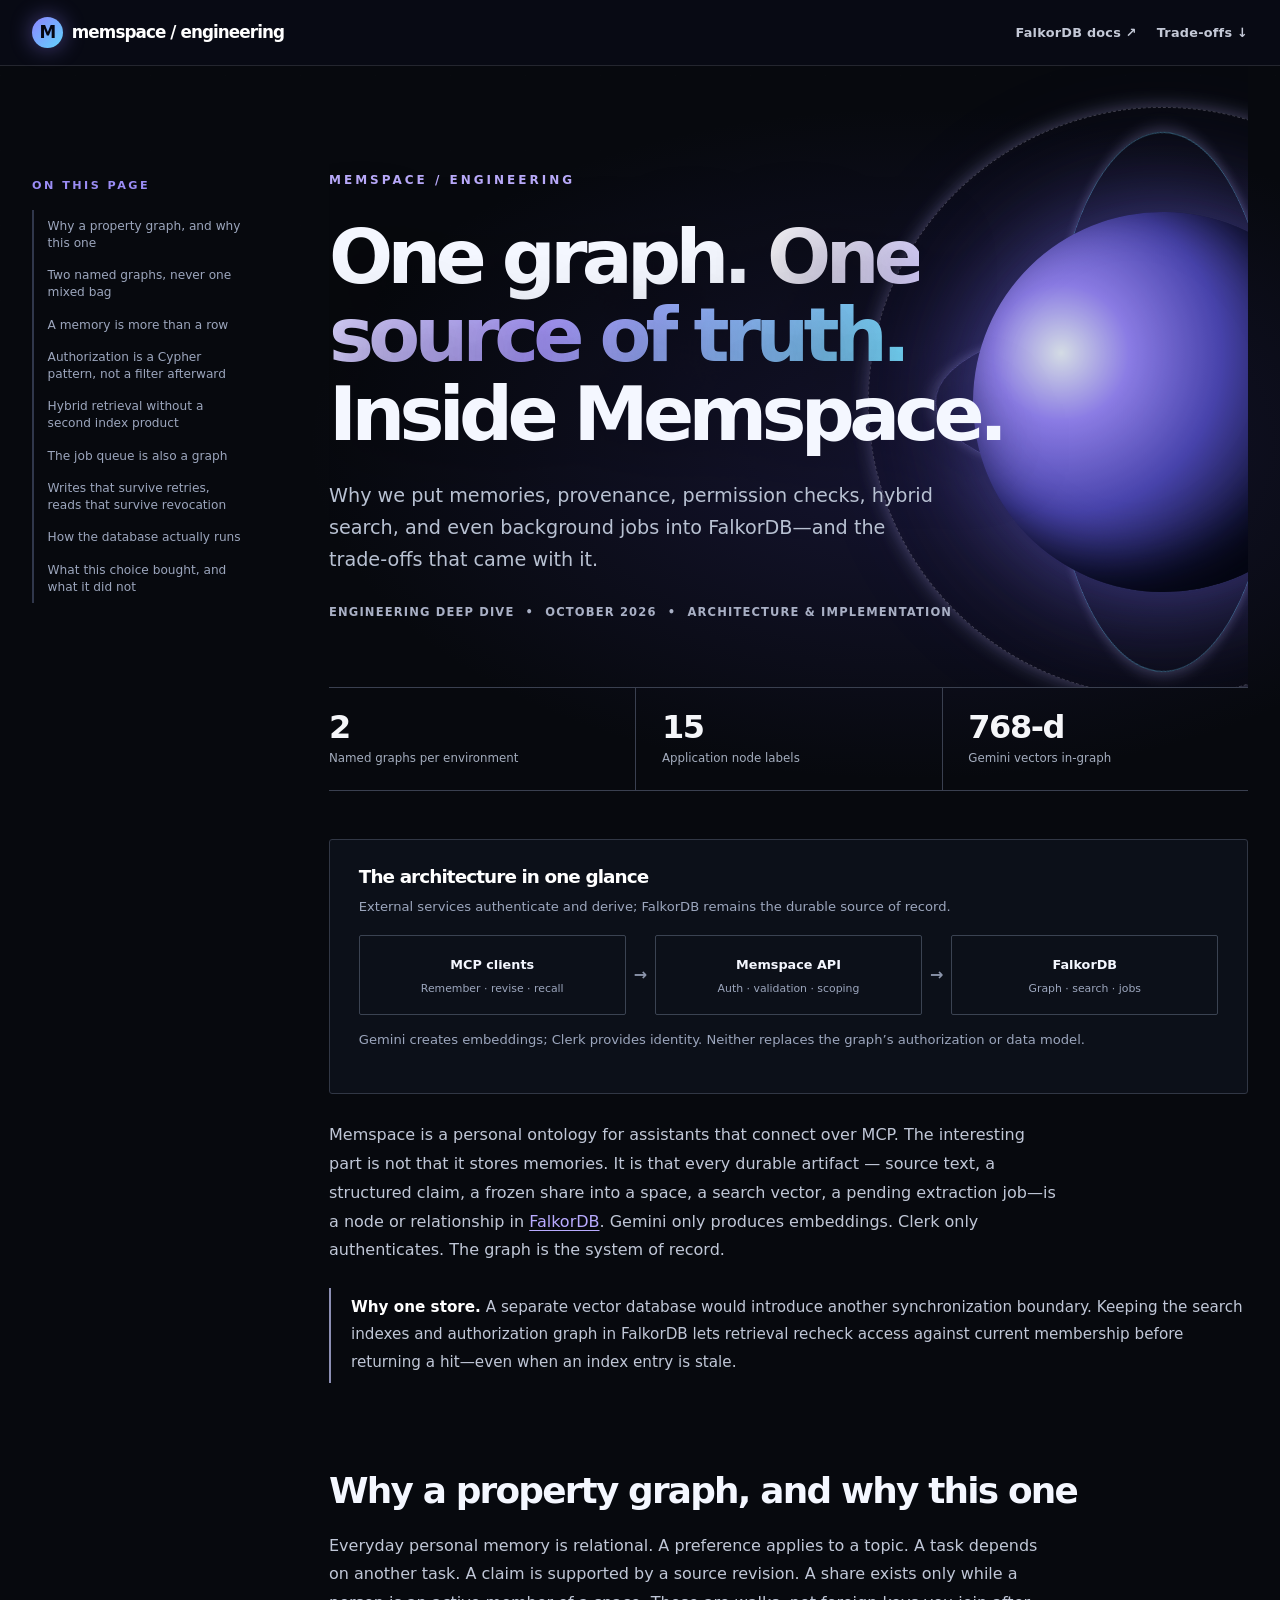
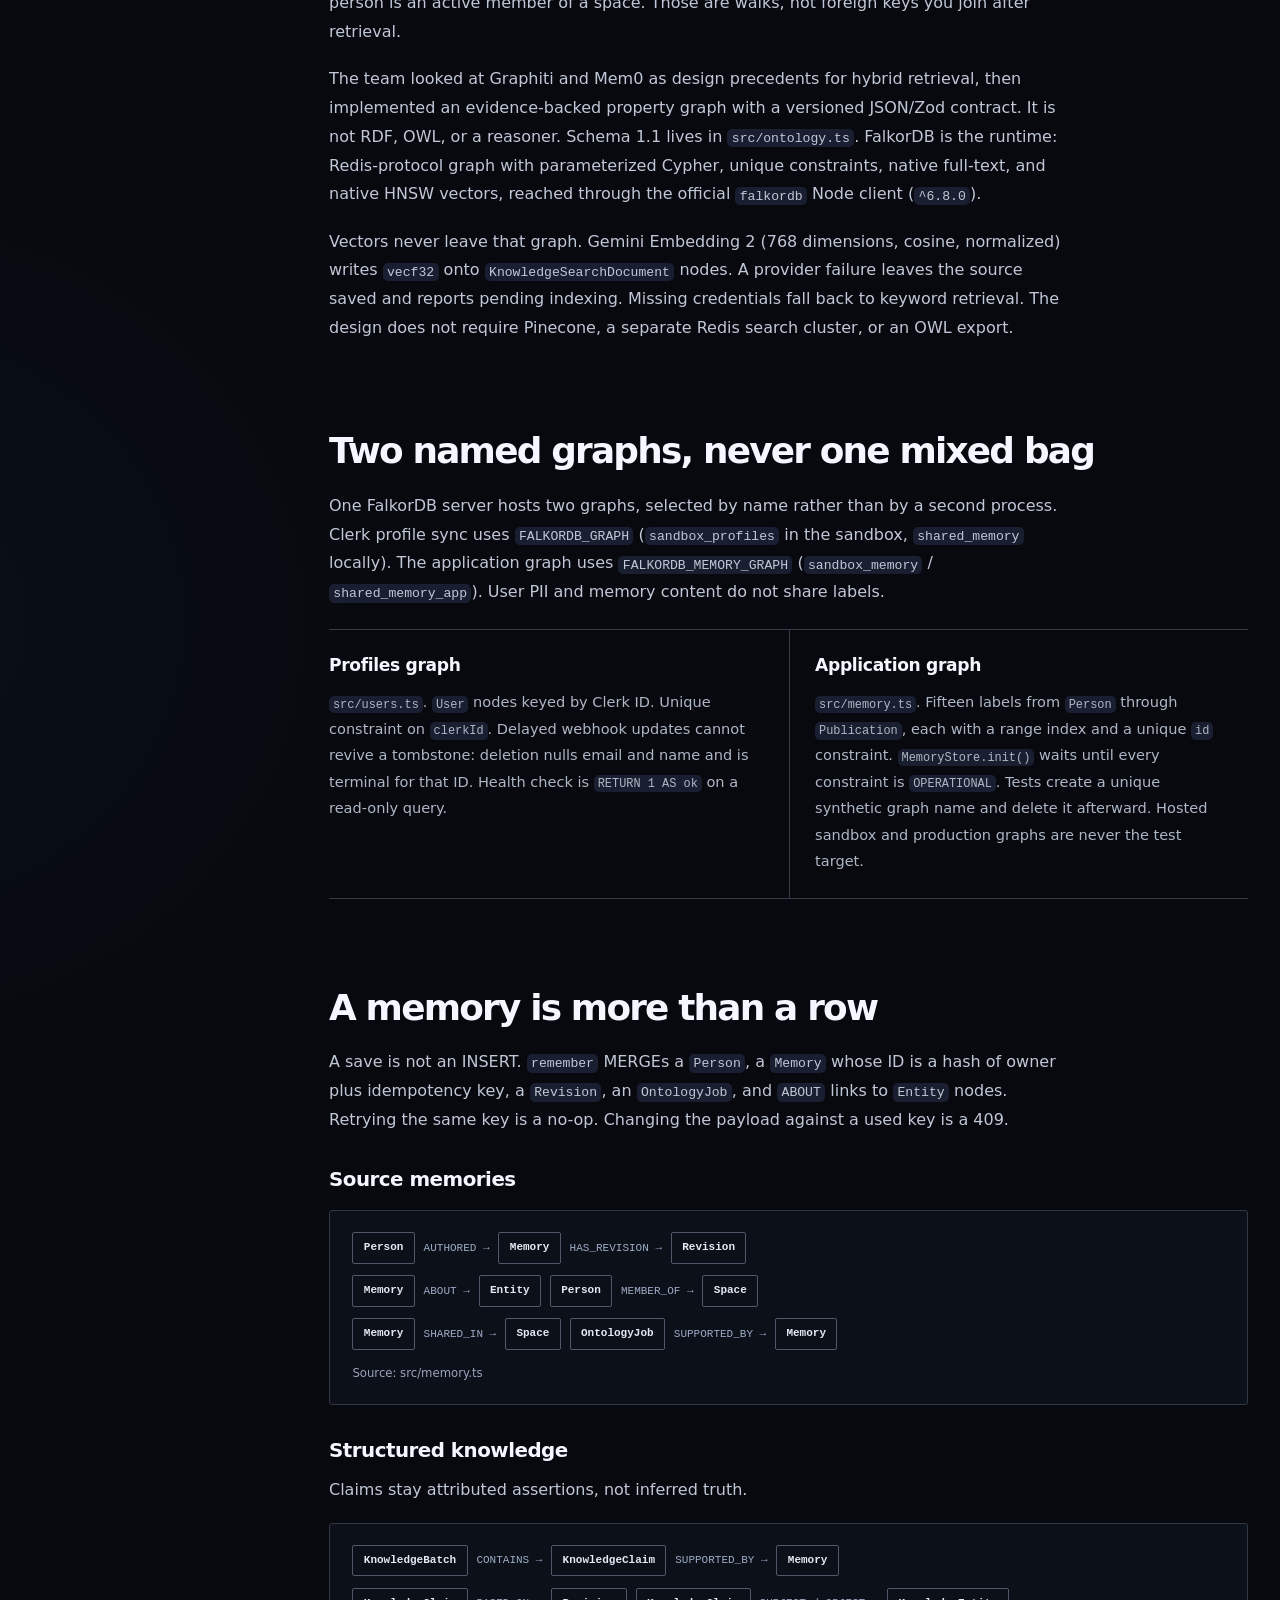
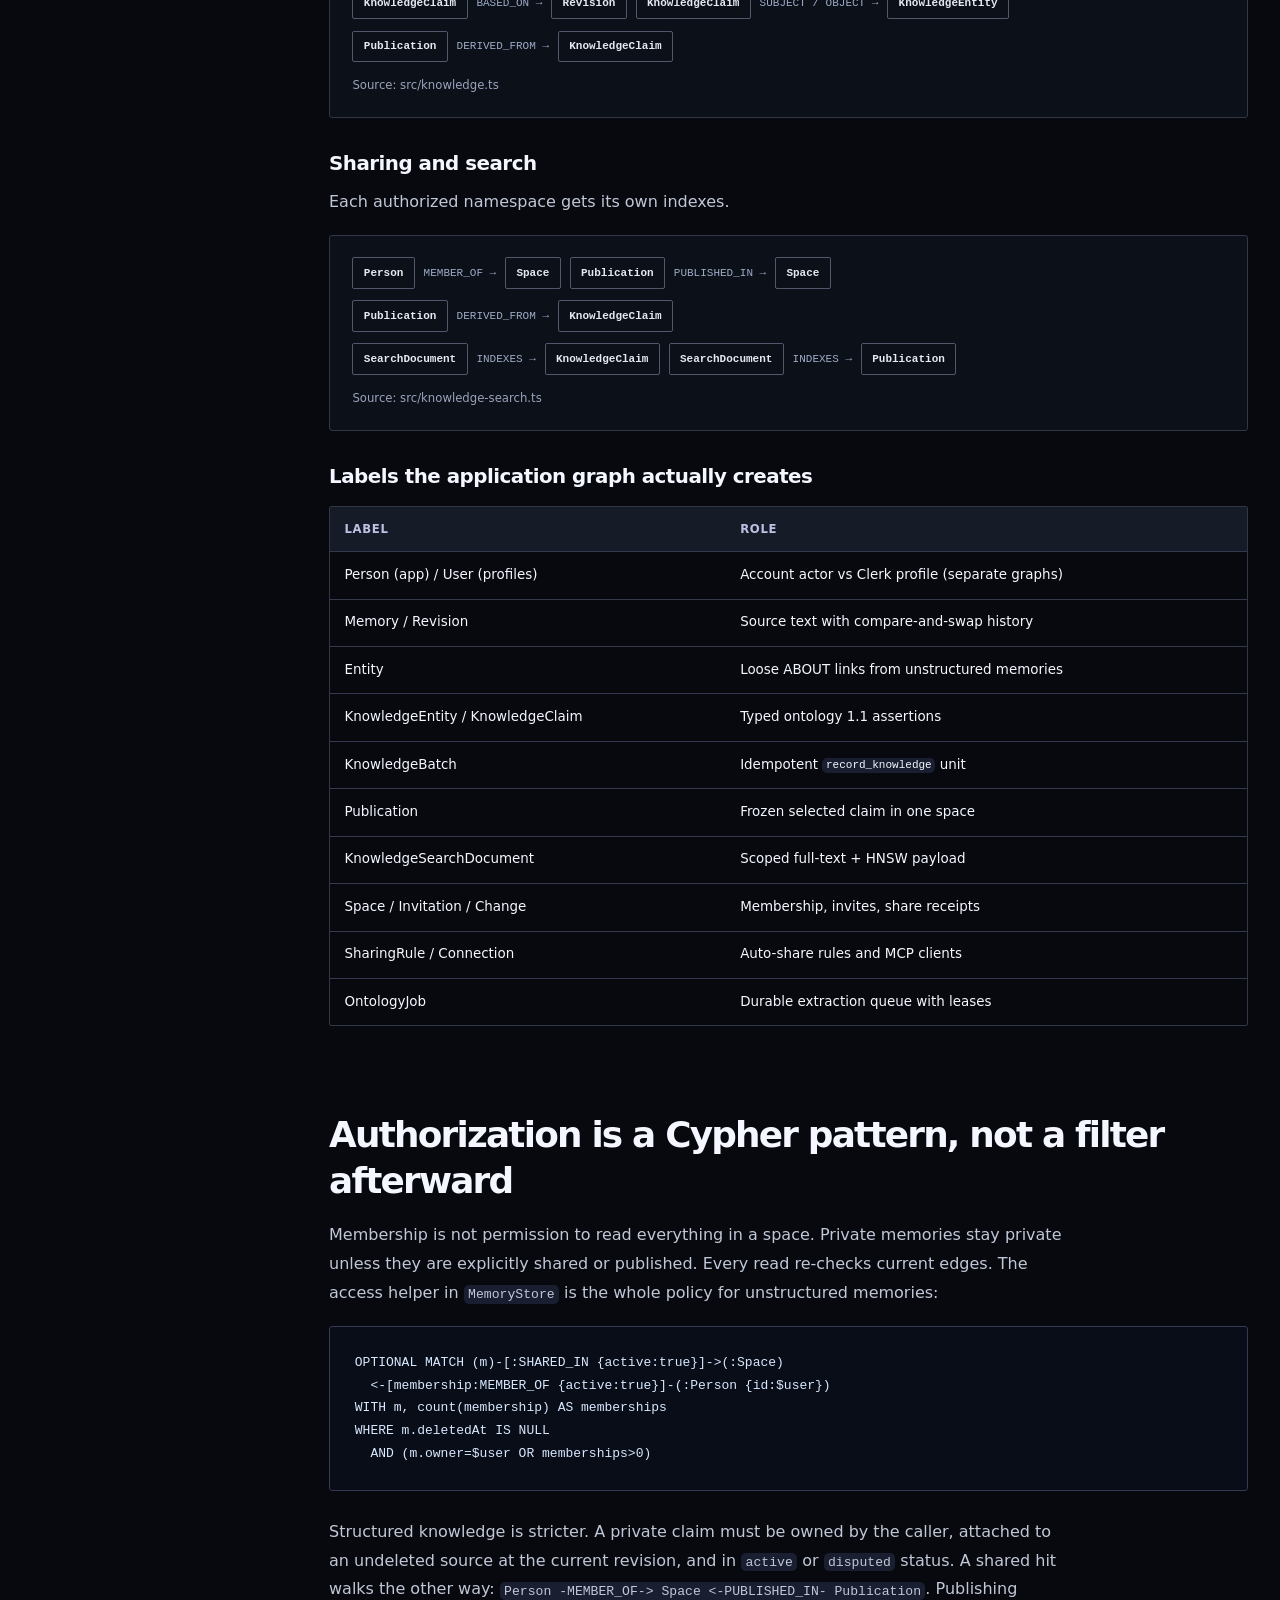
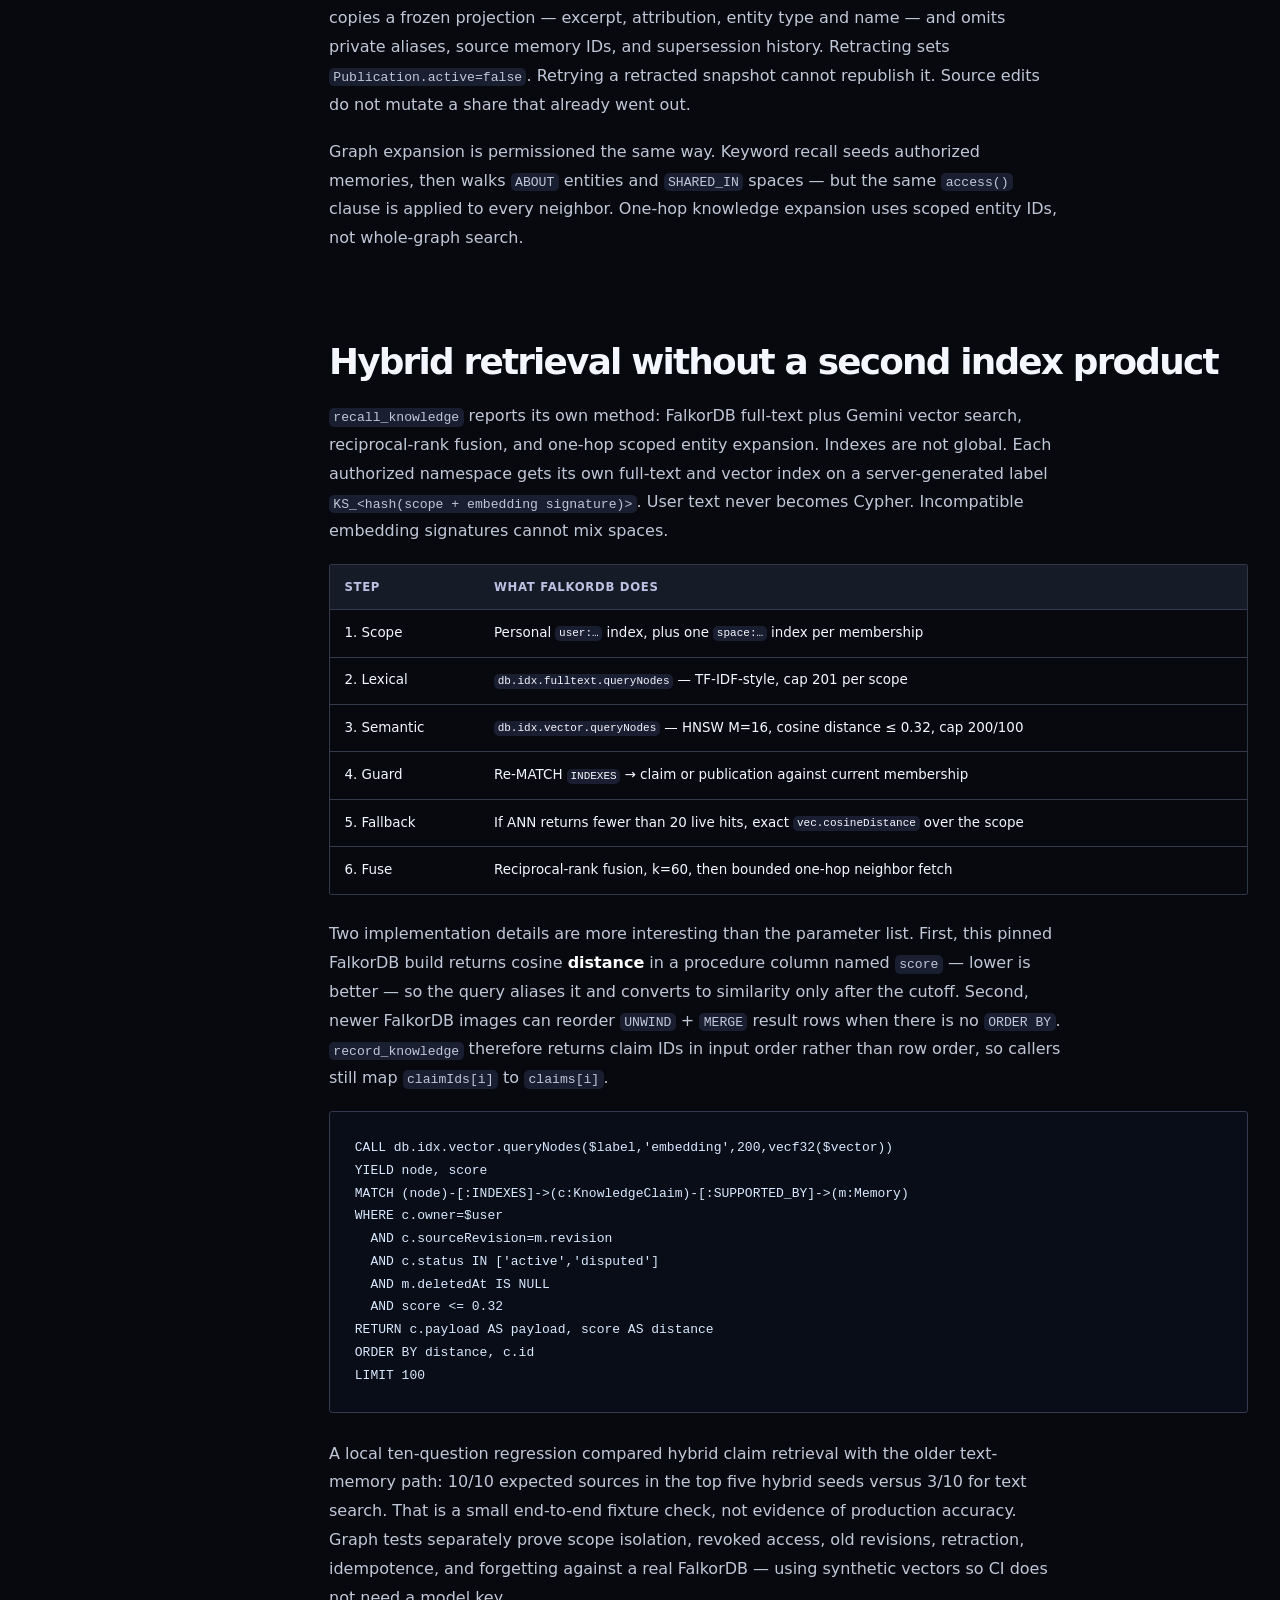
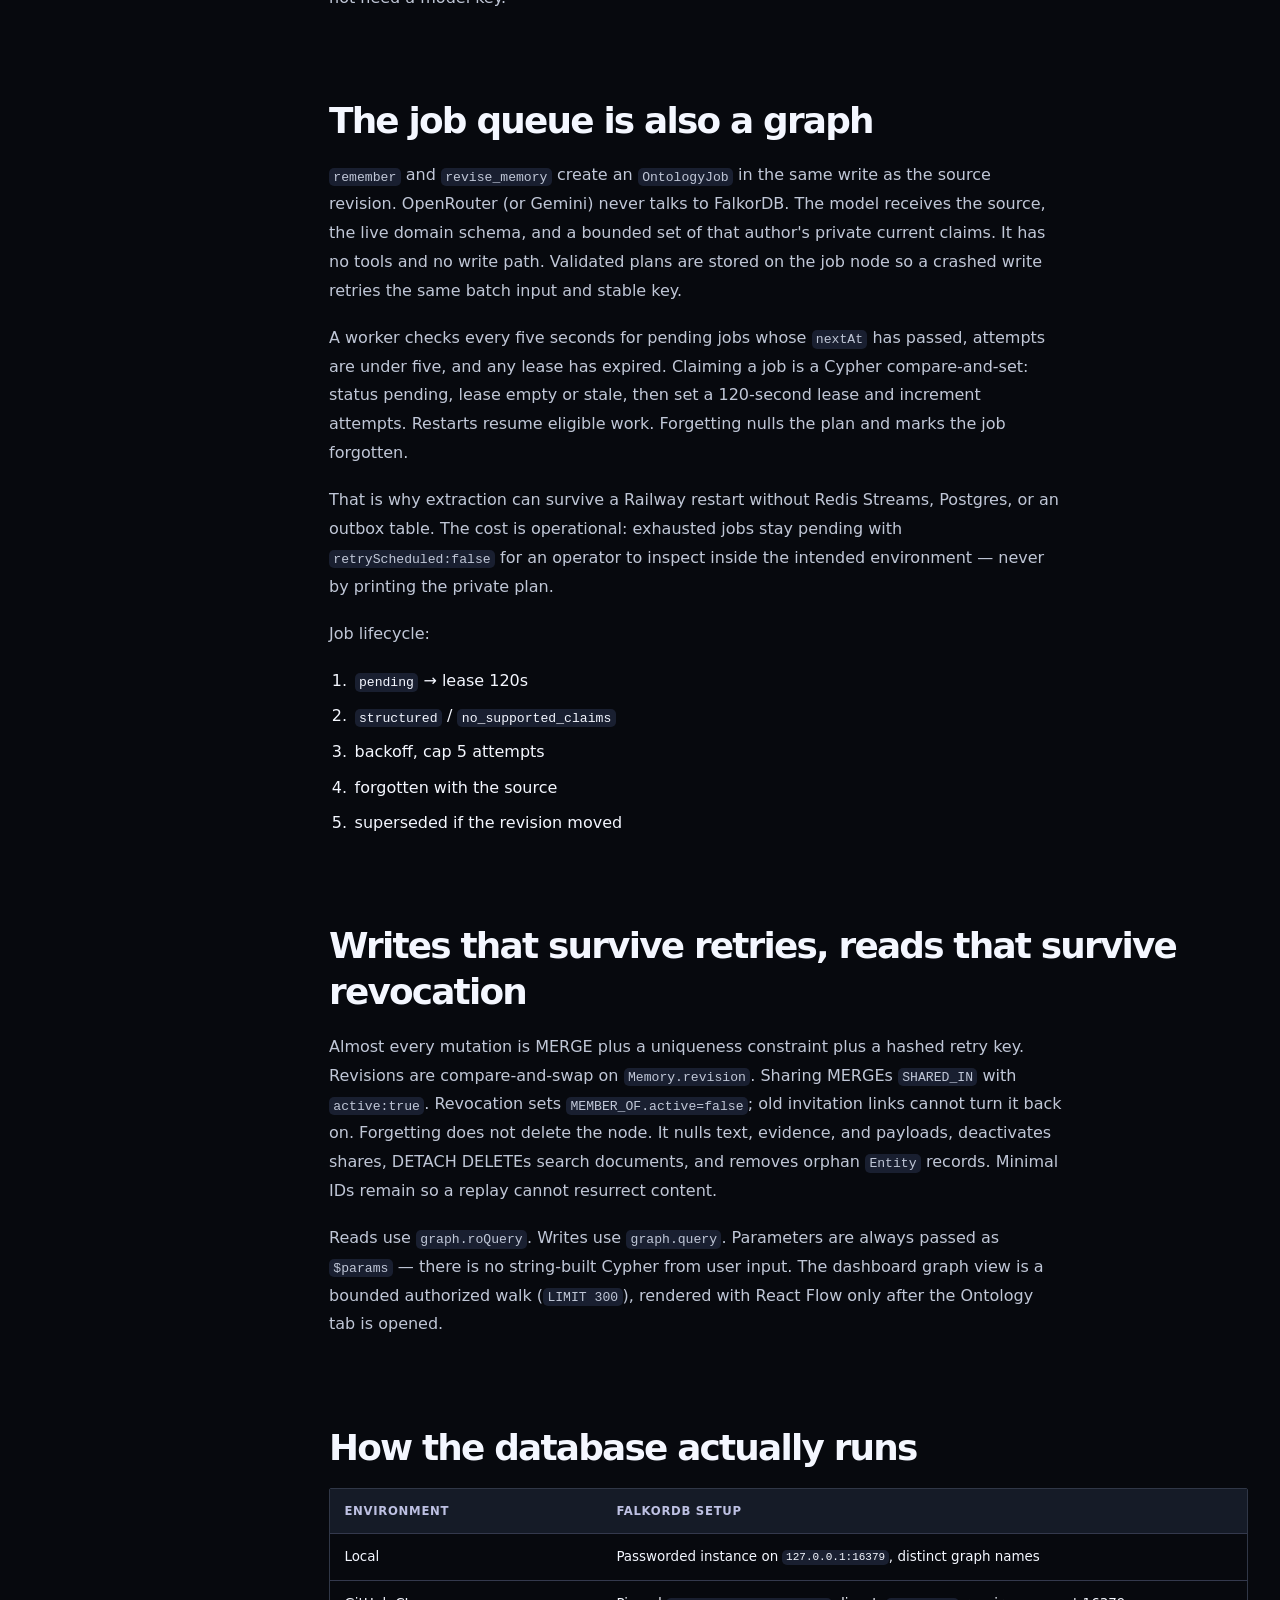
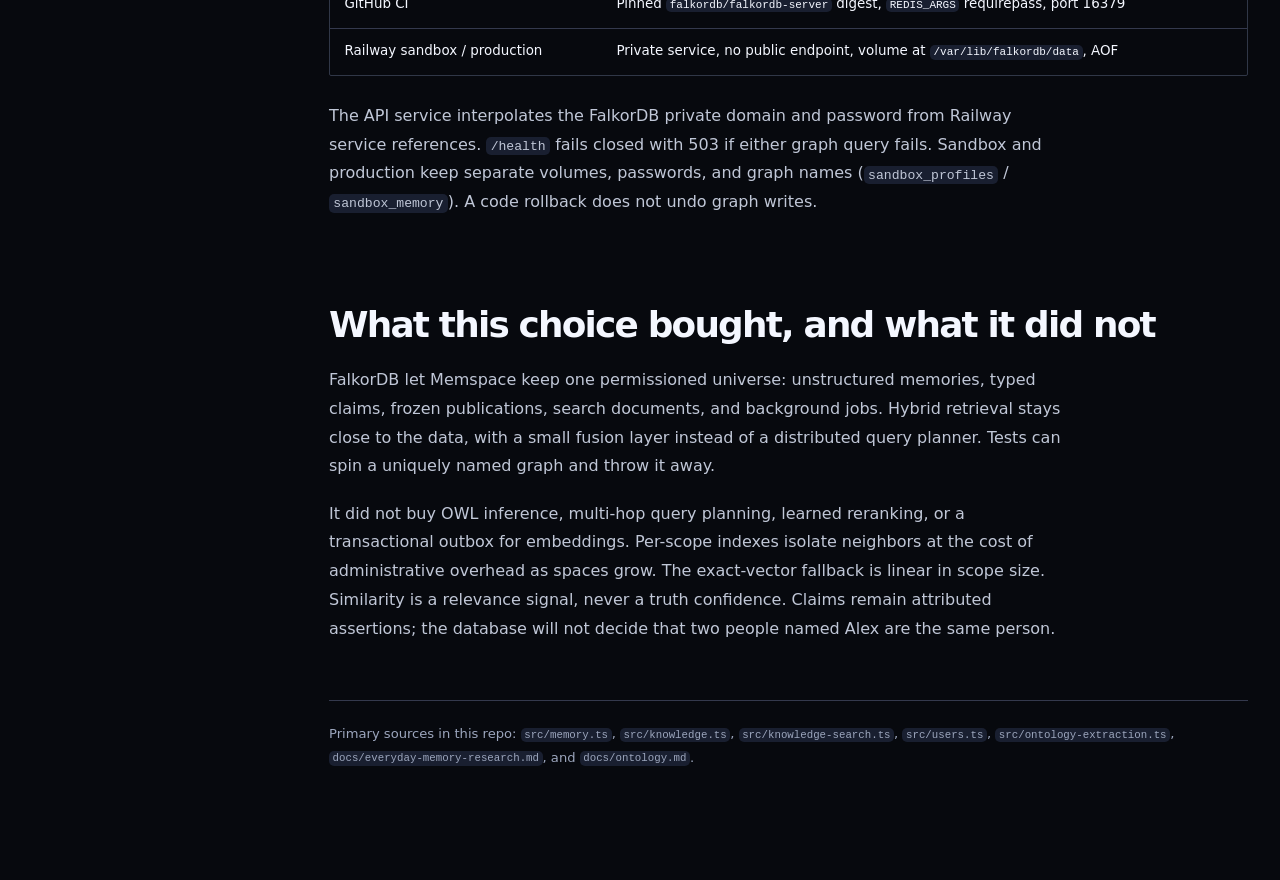
==== index.html @ a9db4f86 "Add Memspace FalkorDB site" ====
<!DOCTYPE html>

<html lang="en">
<head>
<meta charset="utf-8"/>
<meta content="width=device-width, initial-scale=1" name="viewport"/>
<title>Memspace Engineering — One Graph, One Source of Truth</title>
<style>
:root{color-scheme:light;--bg:#f7f8f6;--paper:#ffffff;--ink:#17221d;--muted:#5e6c64;--line:#dce5de;--fill:#edf4ee;--accent:#12724a;--accent2:#d6f2e1;--code-bg:#13231c;--code-ink:#e6f8ed;--mono:ui-monospace,"SFMono-Regular",Consolas,monospace;--sans:Inter,"Segoe UI",system-ui,sans-serif;--serif:Georgia,"Iowan Old Style",serif}
@media(prefers-color-scheme:dark){:root{color-scheme:dark;--bg:#0e1511;--paper:#152019;--ink:#eff6ef;--muted:#acc2b2;--line:#2b4534;--fill:#1d3427;--accent:#81d8a4;--accent2:#244b32;--code-bg:#0a120e;--code-ink:#def5e4}}
*{box-sizing:border-box}html{scroll-behavior:smooth;scroll-padding-top:2rem}body{margin:0;background:var(--bg);color:var(--ink);font:17px/1.78 var(--sans);-webkit-font-smoothing:antialiased}a{color:var(--accent);text-underline-offset:3px}a:hover{text-decoration-thickness:2px}a:focus-visible{outline:3px solid var(--accent);outline-offset:4px} .topbar{border-bottom:1px solid var(--line);background:var(--paper)}.topbar-inner{max-width:1160px;margin:auto;padding:1rem 1.6rem;display:flex;justify-content:space-between;align-items:center;gap:1rem}.brand{font-size:.95rem;font-weight:800;letter-spacing:-.03em;color:var(--ink);text-decoration:none}.brand-mark{background:var(--accent);color:var(--paper);display:inline-grid;place-items:center;width:29px;height:29px;border-radius:9px;margin-right:.55rem}.top-links{display:flex;gap:1.25rem}.top-links a{font-size:.8rem;font-weight:700;text-decoration:none;color:var(--muted)}.layout{max-width:1160px;display:grid;grid-template-columns:210px minmax(0,1fr);gap:3.5rem;margin:auto;padding:0 1.6rem}.toc{align-self:start;position:sticky;top:2rem;padding-top:3.5rem}.toc-title{font-size:.7rem;letter-spacing:.13em;text-transform:uppercase;font-weight:800;color:var(--muted);margin:0 0 .9rem}.toc a{display:block;border-left:2px solid var(--line);padding:.36rem .7rem;font-size:.78rem;line-height:1.4;text-decoration:none;color:var(--muted)}.toc a:hover,.toc a:focus{border-color:var(--accent);color:var(--accent)}article{min-width:0;max-width:800px;padding:3.25rem 0 6rem}header{margin-bottom:2.2rem}.kicker{font-size:.73rem;letter-spacing:.14em;text-transform:uppercase;font-weight:800;color:var(--accent);margin:0 0 1rem}.reading-time{color:var(--muted);font-weight:500}h1{font-size:clamp(2.4rem,4.7vw,4rem);line-height:1.13;letter-spacing:-.055em;font-weight:800;margin:0 0 1.1rem}h2{font-size:clamp(1.48rem,2.3vw,1.85rem);line-height:1.28;letter-spacing:-.035em;margin:3.5rem 0 1rem;padding-top:.45rem}h3{font-size:1.12rem;line-height:1.4;margin:2rem 0 .65rem;letter-spacing:-.015em}.deck{color:var(--muted);font-size:1.17rem;line-height:1.6;margin:0 0 1.15rem;max-width:44rem}.intro-meta{font-size:.8rem;color:var(--muted);font-weight:600}.intro-meta span+span:before{content:'•';padding:0 .7rem}p{margin:0 0 1.15rem}article>p:not(.note){max-width:72ch}strong{font-weight:750}code{font-family:var(--mono);font-size:.82em;background:var(--fill);border-radius:5px;padding:.13em .33em;overflow-wrap:anywhere}pre{margin:1.1rem 0 1.65rem;padding:1.2rem 1.35rem;color:var(--code-ink);background:var(--code-bg);border-radius:12px;overflow:auto;font:13px/1.75 var(--mono);border:1px solid var(--line)}pre code{background:none;padding:0;font:inherit;color:inherit;overflow-wrap:normal}.stats{display:grid;grid-template-columns:repeat(3,minmax(0,1fr));gap:.75rem;margin:2rem 0 2.2rem}.stat{background:var(--paper);border:1px solid var(--line);border-radius:14px;padding:1.2rem 1rem;box-shadow:0 4px 14px #08251606}.stat b{display:block;font-size:1.7rem;line-height:1.12;letter-spacing:-.045em;color:var(--accent)}.stat span{display:block;margin-top:.45rem;font-size:.75rem;font-weight:600;line-height:1.5;color:var(--muted)}.note{background:var(--fill);border:1px solid var(--line);border-left:4px solid var(--accent);border-radius:0 10px 10px 0;padding:1.1rem 1.2rem;margin:1.4rem 0 1.5rem;font-size:.95rem}.split{display:grid;grid-template-columns:1fr 1fr;gap:.9rem;margin:1.2rem 0 1.8rem}.card{background:var(--paper);border:1px solid var(--line);border-radius:13px;padding:1.3rem;font-size:.9rem}.card h3{margin:0 0 .6rem}.card p{margin:0}.graph{background:var(--paper);border:1px solid var(--line);border-radius:12px;padding:1.3rem;overflow:auto;margin:1rem 0 1.6rem}.nodes{display:flex;flex-wrap:wrap;align-items:center;gap:.55rem}.node{border:1px solid var(--line);border-radius:7px;background:var(--fill);font:700 12px/1.2 var(--mono);padding:.58rem .75rem;white-space:nowrap}.edge{color:var(--accent);font:700 11px/1.3 var(--mono)}.caption{font-size:.73rem;color:var(--muted);margin:.8rem 0 0}.table-wrap{max-width:100%;overflow-x:auto;margin:1rem 0 1.6rem;border:1px solid var(--line);border-radius:12px}table{border-collapse:collapse;width:100%;font-size:.84rem;line-height:1.55;margin:0}th,td{text-align:left;padding:.8rem .9rem;vertical-align:top;border-bottom:1px solid var(--line)}tr:last-child td{border-bottom:0}thead{background:var(--fill)}th{font-weight:800;color:var(--muted);font-size:.73rem;text-transform:uppercase;letter-spacing:.06em}ol{padding-left:1.45rem}li{padding-left:.15rem;margin:.42rem 0}footer{border-top:1px solid var(--line);padding-top:1.35rem;margin-top:3.5rem;color:var(--muted);font-size:.82rem}.architecture{border:1px solid var(--line);border-radius:15px;padding:1.3rem;background:var(--paper);margin:1.7rem 0}.architecture h2{font-size:1.1rem;margin:0 0 .4rem;padding:0}.architecture p{font-size:.82rem;color:var(--muted);margin-bottom:1rem}.arch-flow{display:grid;grid-template-columns:1fr auto 1fr auto 1fr;gap:.5rem;align-items:center}.arch-step{background:var(--fill);border:1px solid var(--line);border-radius:10px;text-align:center;padding:.85rem .35rem;font-size:.75rem;font-weight:800}.arch-step small{display:block;font-size:.68rem;font-weight:500;color:var(--muted);margin-top:.3rem;line-height:1.4}.arch-arrow{color:var(--accent);font-weight:800}.section-rule{height:1px;background:var(--line);margin:2rem 0}.skip-link{position:absolute;left:-999px;top:0;background:var(--paper);padding:.5rem}.skip-link:focus{left:10px;z-index:10}@media(max-width:900px){.layout{grid-template-columns:1fr;gap:0}.toc{display:none}article{margin:auto;padding-top:2.5rem}}@media(max-width:590px){.topbar-inner{padding:.85rem 1rem}.layout{padding:0 1.05rem}.top-links{gap:.7rem}.top-links a{font-size:.7rem}article{padding-top:2rem}.stats{grid-template-columns:1fr 1fr}.stat:last-child{grid-column:1/-1}.split{grid-template-columns:1fr}.arch-flow{grid-template-columns:1fr}.arch-arrow{transform:rotate(90deg);text-align:center}h1{font-size:2.5rem}body{font-size:16px}pre{font-size:11.5px}}

/* Memspace / dark futuristic editorial system — original styling inspired by contemporary AI landing pages. */
:root{color-scheme:dark;--bg:#07090e;--paper:#111521;--ink:#f4f7ff;--muted:#9ca6bd;--line:#30374b;--fill:#191f30;--accent:#a69aff;--accent2:#252246;--code-bg:#0b0f1a;--code-ink:#d8e8ff;--sans:Inter,"Segoe UI",system-ui,sans-serif}
@media(prefers-color-scheme:dark){:root{color-scheme:dark;--bg:#07090e;--paper:#111521;--ink:#f4f7ff;--muted:#9ca6bd;--line:#30374b;--fill:#191f30;--accent:#a69aff;--accent2:#252246;--code-bg:#0b0f1a;--code-ink:#d8e8ff}}
html{scroll-padding-top:5.5rem}body{background:radial-gradient(ellipse 750px 420px at 71% 5%,#3730804f,transparent 80%),radial-gradient(ellipse 650px 600px at -10% 25%,#162b4833,transparent 80%),#07090e;color:var(--ink);font-size:16px;line-height:1.8}body:before{content:"";pointer-events:none;position:fixed;inset:0;z-index:-1;background-image:linear-gradient(#ffffff04 1px,transparent 1px),linear-gradient(90deg,#ffffff04 1px,transparent 1px);background-size:75px 75px;mask-image:linear-gradient(to bottom,#0006,transparent 75%)}
.topbar{position:sticky;top:0;z-index:20;background:#090c15e8;border-bottom:1px solid #ffffff1d;backdrop-filter:blur(22px)}.topbar-inner{max-width:1380px;padding:1.05rem 2rem}.brand{color:white;font-size:1.05rem;letter-spacing:-.055em}.brand-mark{background:linear-gradient(135deg,#8d84ff,#61d4fd);color:#050612;border-radius:50%;width:31px;height:31px;box-shadow:0 0 22px #8f81ff77}.top-links a{color:#c4c9d7;letter-spacing:.02em}.top-links a:hover{color:white}
.layout{max-width:1380px;grid-template-columns:225px minmax(0,1fr);gap:4.5rem;padding:0 2rem}.toc{top:7.5rem;padding-top:3.5rem}.toc-title{color:#9b8df5;letter-spacing:.22em}.toc a{border-color:#30374b;padding:.48rem .85rem;font-size:.76rem}.toc a:hover,.toc a:focus{background:#a69aff0b;color:#d2caff}
article{max-width:940px;padding:0 0 7rem}.hero-wrap{position:relative;isolation:isolate;min-height:590px;padding:6.5rem 0 4rem;display:flex;align-items:center;overflow:hidden}.hero-wrap header{position:relative;z-index:2;width:100%;max-width:780px;margin:0}.hero-art{position:absolute;right:-215px;top:36px;width:600px;height:600px;pointer-events:none;opacity:.88;z-index:-1;filter:drop-shadow(0 0 80px #755fee3f)}.hero-art .orb{position:absolute;inset:110px;border-radius:50%;background:radial-gradient(circle at 30% 28%,#eff8ff,#9c8bff 18%,#504bbf 42%,#171943 64%,#090b15 73%);box-shadow:inset -20px -30px 55px #030513,0 0 90px #7974ff77;transform:rotate(-22deg)}.hero-art .ring{position:absolute;inset:72px;border:1px solid #a8a4ff66;border-radius:50%;transform:rotateX(68deg) rotate(-35deg);box-shadow:0 0 18px #beb9ff66}.hero-art .ring.two{inset:30px;transform:rotateY(65deg) rotate(32deg);border-color:#6dd4fe80}.hero-art .ring.three{inset:5px;border-style:dashed;border-color:#e9e4ff44;transform:rotate(40deg)}
.kicker{font-size:.75rem;letter-spacing:.25em;color:#b9aafa;margin-bottom:1.65rem}h1{font-size:clamp(3rem,5.9vw,5.65rem);line-height:1.04;letter-spacing:-.075em;font-weight:750;margin-bottom:1.7rem;text-wrap:balance;max-width:800px;text-shadow:0 12px 70px #0008}h1 em{font-style:normal;background:linear-gradient(110deg,#fff,#ab9bff 50%,#75dafa);background-clip:text;-webkit-background-clip:text;color:transparent}.deck{font-size:1.2rem;line-height:1.66;color:#b8c1d2;max-width:620px}.intro-meta{font-size:.72rem;text-transform:uppercase;letter-spacing:.1em;color:#a9b0c5;margin-top:1.65rem}
h2{font-size:clamp(1.75rem,2.8vw,2.4rem);font-weight:700;letter-spacing:-.05em;margin-top:4.9rem;margin-bottom:1.1rem}h3{font-size:1.24rem;letter-spacing:-.025em}p{color:#c0c7d7}p strong{color:#fff}a{color:#b9abff}a:hover{color:#e3ddff}.stats{margin:0 0 2.8rem;gap:1px;border:1px solid #353950;border-radius:20px;overflow:hidden;background:#353950}.stat{background:linear-gradient(155deg,#181d30,#101421);border:0;border-radius:0;box-shadow:none;padding:1.65rem}.stat b{font-size:2.3rem;color:#fff;letter-spacing:-.06em}.stat span{color:#a6b0c4;font-size:.71rem;text-transform:uppercase;letter-spacing:.055em}
.architecture{padding:2rem;background:linear-gradient(145deg,#171a30,#101522);border:1px solid #343657;border-radius:22px}.architecture h2{font-size:1.15rem;color:#fff}.architecture .arch-step{background:#0b1020;border-color:#3e4565;border-radius:14px;padding:1.15rem .3rem;font-size:.8rem}.arch-arrow{color:#a69aff}.note{background:#211c39;border:1px solid #4d4675;border-left:4px solid #ad9cfc;border-radius:13px;padding:1.45rem}.card,.graph{background:linear-gradient(150deg,#171b2b,#101521);border-color:#363a53;border-radius:18px;padding:1.55rem}.node{background:#23243b;border-color:#57517c;color:#eceaff;border-radius:9px;padding:.65rem .9rem}.edge{color:#b0a1ff}pre{background:#090d17;border-color:#353951;border-radius:16px;padding:1.55rem;box-shadow:inset 0 1px #ffffff08}.table-wrap{border-color:#34394d;border-radius:16px}thead{background:#232338}th,td{border-color:#34394d}tbody tr:nth-child(odd){background:#ffffff04}th{color:#bec1e3}footer{border-color:#34394d}.caption{color:#9ba3bb}.section-rule{background:#34394d}
.reveal{animation:rise .7s both}@keyframes rise{from{opacity:0;transform:translateY(15px)}to{opacity:1;transform:translateY(0)}}@media(prefers-reduced-motion:reduce){.reveal{animation:none}html{scroll-behavior:auto}}@media(max-width:900px){.layout{grid-template-columns:1fr;gap:0}.hero-wrap{min-height:490px;padding:5rem 0 3rem}.hero-art{right:-270px;opacity:.5}}@media(max-width:590px){.topbar-inner{padding:.85rem 1.1rem}.layout{padding:0 1.1rem}.hero-wrap{min-height:490px;padding:4rem 0 3rem}.hero-art{right:-370px;top:25px;opacity:.35}h1{font-size:clamp(2.9rem,12vw,4.2rem)}.deck{font-size:1.05rem}.stats{grid-template-columns:1fr 1fr}.stat:last-child{grid-column:1/-1}.arch-flow{grid-template-columns:1fr}.split{grid-template-columns:1fr}}
/* Editorial card treatment: quiet surfaces, precise dividers, no gradient panels. */
.stats{gap:0;border:0;border-top:1px solid #3a4050;border-bottom:1px solid #3a4050;border-radius:0;background:transparent;margin:0 0 3rem;overflow:visible}
.stat{background:transparent!important;border:0!important;border-radius:0!important;box-shadow:none!important;padding:1.35rem 1.6rem 1.35rem 0}
.stat+.stat{border-left:1px solid #3a4050!important;padding-left:1.6rem}
.stat b{font-size:2rem;font-weight:650;letter-spacing:-.045em;color:#f5f6f9}
.stat span{font-size:.74rem;text-transform:none;letter-spacing:0;color:#a4adbe;font-weight:500;margin-top:.3rem}
.architecture,.card,.graph{background:#0c1019!important;border:1px solid #313745!important;border-radius:3px!important;box-shadow:none!important}
.architecture{padding:1.6rem 1.8rem}
.architecture .arch-step{background:transparent!important;border:1px solid #3b4352!important;border-radius:2px!important;padding:1.1rem .6rem;font-weight:600}
.arch-arrow{color:#8c95ab}
.split{gap:0;border-top:1px solid #343b49;border-bottom:1px solid #343b49;margin:1.4rem 0 1.9rem}
.split .card{background:transparent!important;border:0!important;border-radius:0!important;padding:1.5rem 1.6rem 1.5rem 0}
.split .card+.card{border-left:1px solid #343b49!important;padding-left:1.6rem}
.card h3{font-size:1.07rem;font-weight:650;letter-spacing:-.02em;margin:0 0 .7rem}
.card p{color:#aeb7c6;font-size:.91rem}
.graph{padding:1.3rem 1.4rem;margin:1rem 0 1.6rem}
.node{background:transparent!important;border:1px solid #515869!important;border-radius:2px!important;color:#e5e9f3;font-size:11px;font-weight:550;padding:.52rem .65rem}
.edge{color:#9eacc7;font-weight:500}
.note{background:transparent!important;border:0!important;border-left:2px solid #8c8fb4!important;border-radius:0!important;padding:.4rem 0 .4rem 1.25rem}
.table-wrap{border:1px solid #303747;border-radius:2px}
thead{background:#151b27}tbody tr:nth-child(odd){background:transparent}tbody tr:hover{background:#ffffff05}
pre{border-radius:3px;box-shadow:none}
@media(max-width:590px){.stat+.stat{padding-left:1rem}.stat{padding-right:.8rem}.stat:last-child{border-left:0!important;border-top:1px solid #343b49!important;padding-left:0}.split .card+.card{border-left:0!important;border-top:1px solid #343b49!important;padding-left:0}.split .card{padding-right:0}}

</style>
<meta content="#07090e" name="theme-color"/></head>
<body><a class="skip-link" href="#main">Skip to content</a><div class="topbar"><div class="topbar-inner"><a class="brand" href="#main"><span class="brand-mark">M</span>memspace / engineering</a><div class="top-links"><a href="https://docs.falkordb.com" rel="noopener noreferrer" target="_blank">FalkorDB docs ↗</a><a href="#what-this-choice-bought-and-what-it-did-not">Trade-offs ↓</a></div></div></div>
<main class="layout" id="main"><nav aria-label="On this page" class="toc"><p class="toc-title">On this page</p><a href="#why-a-property-graph-and-why-this-one">Why a property graph, and why this one</a><a href="#two-named-graphs-never-one-mixed-bag">Two named graphs, never one mixed bag</a><a href="#the-schema-is-the-product">A memory is more than a row</a><a href="#authorization-is-a-cypher-pattern-not-a-filter-afterward">Authorization is a Cypher pattern, not a filter afterward</a><a href="#hybrid-retrieval-without-a-second-index-product">Hybrid retrieval without a second index product</a><a href="#the-job-queue-is-also-a-graph">The job queue is also a graph</a><a href="#writes-that-survive-retries-reads-that-survive-revocation">Writes that survive retries, reads that survive revocation</a><a href="#how-the-database-actually-runs">How the database actually runs</a><a href="#what-this-choice-bought-and-what-it-did-not">What this choice bought, and what it did not</a></nav><article>
<div class="hero-wrap reveal"><div aria-hidden="true" class="hero-art"><div class="ring"></div><div class="ring two"></div><div class="ring three"></div><div class="orb"></div></div><header>
<p class="kicker">MEMSPACE  /  ENGINEERING</p>
<h1>One graph. <em>One source of truth.</em> Inside Memspace.</h1>
<p class="deck">Why we put memories, provenance, permission checks, hybrid search, and even background jobs into FalkorDB—and the trade-offs that came with it.</p>
<div class="intro-meta"><span>Engineering deep dive</span><span>October 2026</span><span>Architecture &amp; implementation</span></div></header></div>
<div class="stats">
<div class="stat"><b>2</b><span>Named graphs per environment</span></div>
<div class="stat"><b>15</b><span>Application node labels</span></div>
<div class="stat"><b>768-d</b><span>Gemini vectors in-graph</span></div>
</div><section aria-label="High level architecture" class="architecture"><h2>The architecture in one glance</h2><p>External services authenticate and derive; FalkorDB remains the durable source of record.</p><div class="arch-flow"><div class="arch-step">MCP clients<small>Remember · revise · recall</small></div><span aria-hidden="true" class="arch-arrow">→</span><div class="arch-step">Memspace API<small>Auth · validation · scoping</small></div><span aria-hidden="true" class="arch-arrow">→</span><div class="arch-step">FalkorDB<small>Graph · search · jobs</small></div></div><p class="caption">Gemini creates embeddings; Clerk provides identity. Neither replaces the graph’s authorization or data model.</p></section>
<p>Memspace is a personal ontology for assistants that connect over MCP. The interesting part is not that it stores memories. It is that every durable artifact — source text, a structured claim, a frozen share into a space, a search vector, a pending extraction job—is a node or relationship in <a href="https://docs.falkordb.com">FalkorDB</a>. Gemini only produces embeddings. Clerk only authenticates. The graph is the system of record.</p>
<p class="note"><strong>Why one store.</strong> A separate vector database would introduce another synchronization boundary. Keeping the search indexes and authorization graph in FalkorDB lets retrieval recheck access against current membership before returning a hit—even when an index entry is stale.</p>
<h2 id="why-a-property-graph-and-why-this-one">Why a property graph, and why this one</h2>
<p>Everyday personal memory is relational. A preference applies to a topic. A task depends on another task. A claim is supported by a source revision. A share exists only while a person is an active member of a space. Those are walks, not foreign keys you join after retrieval.</p>
<p>The team looked at Graphiti and Mem0 as design precedents for hybrid retrieval, then implemented an evidence-backed property graph with a versioned JSON/Zod contract. It is not RDF, OWL, or a reasoner. Schema 1.1 lives in <code>src/ontology.ts</code>. FalkorDB is the runtime: Redis-protocol graph with parameterized Cypher, unique constraints, native full-text, and native HNSW vectors, reached through the official <code>falkordb</code> Node client (<code>^6.8.0</code>).</p>
<p>Vectors never leave that graph. Gemini Embedding 2 (768 dimensions, cosine, normalized) writes <code>vecf32</code> onto <code>KnowledgeSearchDocument</code> nodes. A provider failure leaves the source saved and reports pending indexing. Missing credentials fall back to keyword retrieval. The design does not require Pinecone, a separate Redis search cluster, or an OWL export.</p>
<h2 id="two-named-graphs-never-one-mixed-bag">Two named graphs, never one mixed bag</h2>
<p>One FalkorDB server hosts two graphs, selected by name rather than by a second process. Clerk profile sync uses <code>FALKORDB_GRAPH</code> (<code>sandbox_profiles</code> in the sandbox, <code>shared_memory</code> locally). The application graph uses <code>FALKORDB_MEMORY_GRAPH</code> (<code>sandbox_memory</code> / <code>shared_memory_app</code>). User PII and memory content do not share labels.</p>
<div class="split">
<div class="card">
<h3>Profiles graph</h3>
<p><code>src/users.ts</code>. <code>User</code> nodes keyed by Clerk ID. Unique constraint on <code>clerkId</code>. Delayed webhook updates cannot revive a tombstone: deletion nulls email and name and is terminal for that ID. Health check is <code>RETURN 1 AS ok</code> on a read-only query.</p>
</div>
<div class="card">
<h3>Application graph</h3>
<p><code>src/memory.ts</code>. Fifteen labels from <code>Person</code> through <code>Publication</code>, each with a range index and a unique <code>id</code> constraint. <code>MemoryStore.init()</code> waits until every constraint is <code>OPERATIONAL</code>. Tests create a unique synthetic graph name and delete it afterward. Hosted sandbox and production graphs are never the test target.</p>
</div>
</div>
<h2 id="the-schema-is-the-product">A memory is more than a row</h2>
<p>A save is not an INSERT. <code>remember</code> MERGEs a <code>Person</code>, a <code>Memory</code> whose ID is a hash of owner plus idempotency key, a <code>Revision</code>, an <code>OntologyJob</code>, and <code>ABOUT</code> links to <code>Entity</code> nodes. Retrying the same key is a no-op. Changing the payload against a used key is a 409.</p>
<h3>Source memories</h3>
<div class="graph">
<div class="nodes">
<span class="node">Person</span><span class="edge">AUTHORED →</span>
<span class="node">Memory</span><span class="edge">HAS_REVISION →</span>
<span class="node">Revision</span>
</div>
<div class="nodes" style="margin-top:0.7rem">
<span class="node">Memory</span><span class="edge">ABOUT →</span>
<span class="node">Entity</span>
<span class="node">Person</span><span class="edge">MEMBER_OF →</span>
<span class="node">Space</span>
</div>
<div class="nodes" style="margin-top:0.7rem">
<span class="node">Memory</span><span class="edge">SHARED_IN →</span>
<span class="node">Space</span>
<span class="node">OntologyJob</span><span class="edge">SUPPORTED_BY →</span>
<span class="node">Memory</span>
</div>
<p class="caption">Source: src/memory.ts</p>
</div>
<h3>Structured knowledge</h3>
<p>Claims stay attributed assertions, not inferred truth.</p>
<div class="graph">
<div class="nodes">
<span class="node">KnowledgeBatch</span><span class="edge">CONTAINS →</span>
<span class="node">KnowledgeClaim</span><span class="edge">SUPPORTED_BY →</span>
<span class="node">Memory</span>
</div>
<div class="nodes" style="margin-top:0.7rem">
<span class="node">KnowledgeClaim</span><span class="edge">BASED_ON →</span>
<span class="node">Revision</span>
<span class="node">KnowledgeClaim</span><span class="edge">SUBJECT / OBJECT →</span>
<span class="node">KnowledgeEntity</span>
</div>
<div class="nodes" style="margin-top:0.7rem">
<span class="node">Publication</span><span class="edge">DERIVED_FROM →</span>
<span class="node">KnowledgeClaim</span>
</div>
<p class="caption">Source: src/knowledge.ts</p>
</div>
<h3>Sharing and search</h3>
<p>Each authorized namespace gets its own indexes.</p>
<div class="graph">
<div class="nodes">
<span class="node">Person</span><span class="edge">MEMBER_OF →</span>
<span class="node">Space</span>
<span class="node">Publication</span><span class="edge">PUBLISHED_IN →</span>
<span class="node">Space</span>
</div>
<div class="nodes" style="margin-top:0.7rem">
<span class="node">Publication</span><span class="edge">DERIVED_FROM →</span>
<span class="node">KnowledgeClaim</span>
</div>
<div class="nodes" style="margin-top:0.7rem">
<span class="node">SearchDocument</span><span class="edge">INDEXES →</span>
<span class="node">KnowledgeClaim</span>
<span class="node">SearchDocument</span><span class="edge">INDEXES →</span>
<span class="node">Publication</span>
</div>
<p class="caption">Source: src/knowledge-search.ts</p>
</div>
<h3>Labels the application graph actually creates</h3>
<div class="table-wrap"><table>
<thead><tr><th>Label</th><th>Role</th></tr></thead>
<tbody>
<tr><td>Person (app) / User (profiles)</td><td>Account actor vs Clerk profile (separate graphs)</td></tr>
<tr><td>Memory / Revision</td><td>Source text with compare-and-swap history</td></tr>
<tr><td>Entity</td><td>Loose ABOUT links from unstructured memories</td></tr>
<tr><td>KnowledgeEntity / KnowledgeClaim</td><td>Typed ontology 1.1 assertions</td></tr>
<tr><td>KnowledgeBatch</td><td>Idempotent <code>record_knowledge</code> unit</td></tr>
<tr><td>Publication</td><td>Frozen selected claim in one space</td></tr>
<tr><td>KnowledgeSearchDocument</td><td>Scoped full-text + HNSW payload</td></tr>
<tr><td>Space / Invitation / Change</td><td>Membership, invites, share receipts</td></tr>
<tr><td>SharingRule / Connection</td><td>Auto-share rules and MCP clients</td></tr>
<tr><td>OntologyJob</td><td>Durable extraction queue with leases</td></tr>
</tbody>
</table></div>
<h2 id="authorization-is-a-cypher-pattern-not-a-filter-afterward">Authorization is a Cypher pattern, not a filter afterward</h2>
<p>Membership is not permission to read everything in a space. Private memories stay private unless they are explicitly shared or published. Every read re-checks current edges. The access helper in <code>MemoryStore</code> is the whole policy for unstructured memories:</p>
<pre><code>OPTIONAL MATCH (m)-[:SHARED_IN {active:true}]-&gt;(:Space)
  &lt;-[membership:MEMBER_OF {active:true}]-(:Person {id:$user})
WITH m, count(membership) AS memberships
WHERE m.deletedAt IS NULL
  AND (m.owner=$user OR memberships&gt;0)</code></pre>
<p>Structured knowledge is stricter. A private claim must be owned by the caller, attached to an undeleted source at the current revision, and in <code>active</code> or <code>disputed</code> status. A shared hit walks the other way: <code>Person -MEMBER_OF-&gt; Space &lt;-PUBLISHED_IN- Publication</code>. Publishing copies a frozen projection — excerpt, attribution, entity type and name — and omits private aliases, source memory IDs, and supersession history. Retracting sets <code>Publication.active=false</code>. Retrying a retracted snapshot cannot republish it. Source edits do not mutate a share that already went out.</p>
<p>Graph expansion is permissioned the same way. Keyword recall seeds authorized memories, then walks <code>ABOUT</code> entities and <code>SHARED_IN</code> spaces — but the same <code>access()</code> clause is applied to every neighbor. One-hop knowledge expansion uses scoped entity IDs, not whole-graph search.</p>
<h2 id="hybrid-retrieval-without-a-second-index-product">Hybrid retrieval without a second index product</h2>
<p><code>recall_knowledge</code> reports its own method: FalkorDB full-text plus Gemini vector search, reciprocal-rank fusion, and one-hop scoped entity expansion. Indexes are not global. Each authorized namespace gets its own full-text and vector index on a server-generated label <code>KS_&lt;hash(scope + embedding signature)&gt;</code>. User text never becomes Cypher. Incompatible embedding signatures cannot mix spaces.</p>
<div class="table-wrap"><table>
<thead><tr><th>Step</th><th>What FalkorDB does</th></tr></thead>
<tbody>
<tr><td>1. Scope</td><td>Personal <code>user:…</code> index, plus one <code>space:…</code> index per membership</td></tr>
<tr><td>2. Lexical</td><td><code>db.idx.fulltext.queryNodes</code> — TF-IDF-style, cap 201 per scope</td></tr>
<tr><td>3. Semantic</td><td><code>db.idx.vector.queryNodes</code> — HNSW M=16, cosine distance ≤ 0.32, cap 200/100</td></tr>
<tr><td>4. Guard</td><td>Re-MATCH <code>INDEXES</code> → claim or publication against current membership</td></tr>
<tr><td>5. Fallback</td><td>If ANN returns fewer than 20 live hits, exact <code>vec.cosineDistance</code> over the scope</td></tr>
<tr><td>6. Fuse</td><td>Reciprocal-rank fusion, k=60, then bounded one-hop neighbor fetch</td></tr>
</tbody>
</table></div>
<p>Two implementation details are more interesting than the parameter list. First, this pinned FalkorDB build returns cosine <strong>distance</strong> in a procedure column named <code>score</code> — lower is better — so the query aliases it and converts to similarity only after the cutoff. Second, newer FalkorDB images can reorder <code>UNWIND</code> + <code>MERGE</code> result rows when there is no <code>ORDER BY</code>. <code>record_knowledge</code> therefore returns claim IDs in input order rather than row order, so callers still map <code>claimIds[i]</code> to <code>claims[i]</code>.</p>
<pre><code>CALL db.idx.vector.queryNodes($label,'embedding',200,vecf32($vector))
YIELD node, score
MATCH (node)-[:INDEXES]-&gt;(c:KnowledgeClaim)-[:SUPPORTED_BY]-&gt;(m:Memory)
WHERE c.owner=$user
  AND c.sourceRevision=m.revision
  AND c.status IN ['active','disputed']
  AND m.deletedAt IS NULL
  AND score &lt;= 0.32
RETURN c.payload AS payload, score AS distance
ORDER BY distance, c.id
LIMIT 100</code></pre>
<p>A local ten-question regression compared hybrid claim retrieval with the older text-memory path: 10/10 expected sources in the top five hybrid seeds versus 3/10 for text search. That is a small end-to-end fixture check, not evidence of production accuracy. Graph tests separately prove scope isolation, revoked access, old revisions, retraction, idempotence, and forgetting against a real FalkorDB — using synthetic vectors so CI does not need a model key.</p>
<h2 id="the-job-queue-is-also-a-graph">The job queue is also a graph</h2>
<p><code>remember</code> and <code>revise_memory</code> create an <code>OntologyJob</code> in the same write as the source revision. OpenRouter (or Gemini) never talks to FalkorDB. The model receives the source, the live domain schema, and a bounded set of that author's private current claims. It has no tools and no write path. Validated plans are stored on the job node so a crashed write retries the same batch input and stable key.</p>
<p>A worker checks every five seconds for pending jobs whose <code>nextAt</code> has passed, attempts are under five, and any lease has expired. Claiming a job is a Cypher compare-and-set: status pending, lease empty or stale, then set a 120-second lease and increment attempts. Restarts resume eligible work. Forgetting nulls the plan and marks the job forgotten.</p>
<p>That is why extraction can survive a Railway restart without Redis Streams, Postgres, or an outbox table. The cost is operational: exhausted jobs stay pending with <code>retryScheduled:false</code> for an operator to inspect inside the intended environment — never by printing the private plan.</p>
<p>Job lifecycle:</p>
<ol>
<li><code>pending</code> → lease 120s</li>
<li><code>structured</code> / <code>no_supported_claims</code></li>
<li>backoff, cap 5 attempts</li>
<li>forgotten with the source</li>
<li>superseded if the revision moved</li>
</ol>
<h2 id="writes-that-survive-retries-reads-that-survive-revocation">Writes that survive retries, reads that survive revocation</h2>
<p>Almost every mutation is MERGE plus a uniqueness constraint plus a hashed retry key. Revisions are compare-and-swap on <code>Memory.revision</code>. Sharing MERGEs <code>SHARED_IN</code> with <code>active:true</code>. Revocation sets <code>MEMBER_OF.active=false</code>; old invitation links cannot turn it back on. Forgetting does not delete the node. It nulls text, evidence, and payloads, deactivates shares, DETACH DELETEs search documents, and removes orphan <code>Entity</code> records. Minimal IDs remain so a replay cannot resurrect content.</p>
<p>Reads use <code>graph.roQuery</code>. Writes use <code>graph.query</code>. Parameters are always passed as <code>$params</code> — there is no string-built Cypher from user input. The dashboard graph view is a bounded authorized walk (<code>LIMIT 300</code>), rendered with React Flow only after the Ontology tab is opened.</p>
<h2 id="how-the-database-actually-runs">How the database actually runs</h2>
<div class="table-wrap"><table>
<thead><tr><th>Environment</th><th>FalkorDB setup</th></tr></thead>
<tbody>
<tr><td>Local</td><td>Passworded instance on <code>127.0.0.1:16379</code>, distinct graph names</td></tr>
<tr><td>GitHub CI</td><td>Pinned <code>falkordb/falkordb-server</code> digest, <code>REDIS_ARGS</code> requirepass, port 16379</td></tr>
<tr><td>Railway sandbox / production</td><td>Private service, no public endpoint, volume at <code>/var/lib/falkordb/data</code>, AOF</td></tr>
</tbody>
</table></div>
<p>The API service interpolates the FalkorDB private domain and password from Railway service references. <code>/health</code> fails closed with 503 if either graph query fails. Sandbox and production keep separate volumes, passwords, and graph names (<code>sandbox_profiles</code> / <code>sandbox_memory</code>). A code rollback does not undo graph writes.</p>
<h2 id="what-this-choice-bought-and-what-it-did-not">What this choice bought, and what it did not</h2>
<p>FalkorDB let Memspace keep one permissioned universe: unstructured memories, typed claims, frozen publications, search documents, and background jobs. Hybrid retrieval stays close to the data, with a small fusion layer instead of a distributed query planner. Tests can spin a uniquely named graph and throw it away.</p>
<p>It did not buy OWL inference, multi-hop query planning, learned reranking, or a transactional outbox for embeddings. Per-scope indexes isolate neighbors at the cost of administrative overhead as spaces grow. The exact-vector fallback is linear in scope size. Similarity is a relevance signal, never a truth confidence. Claims remain attributed assertions; the database will not decide that two people named Alex are the same person.</p>
<footer>
      Primary sources in this repo: <code>src/memory.ts</code>, <code>src/knowledge.ts</code>, <code>src/knowledge-search.ts</code>, <code>src/users.ts</code>, <code>src/ontology-extraction.ts</code>, <code>docs/everyday-memory-research.md</code>, and <code>docs/ontology.md</code>.
    </footer>
</article></main>
</body>
</html>
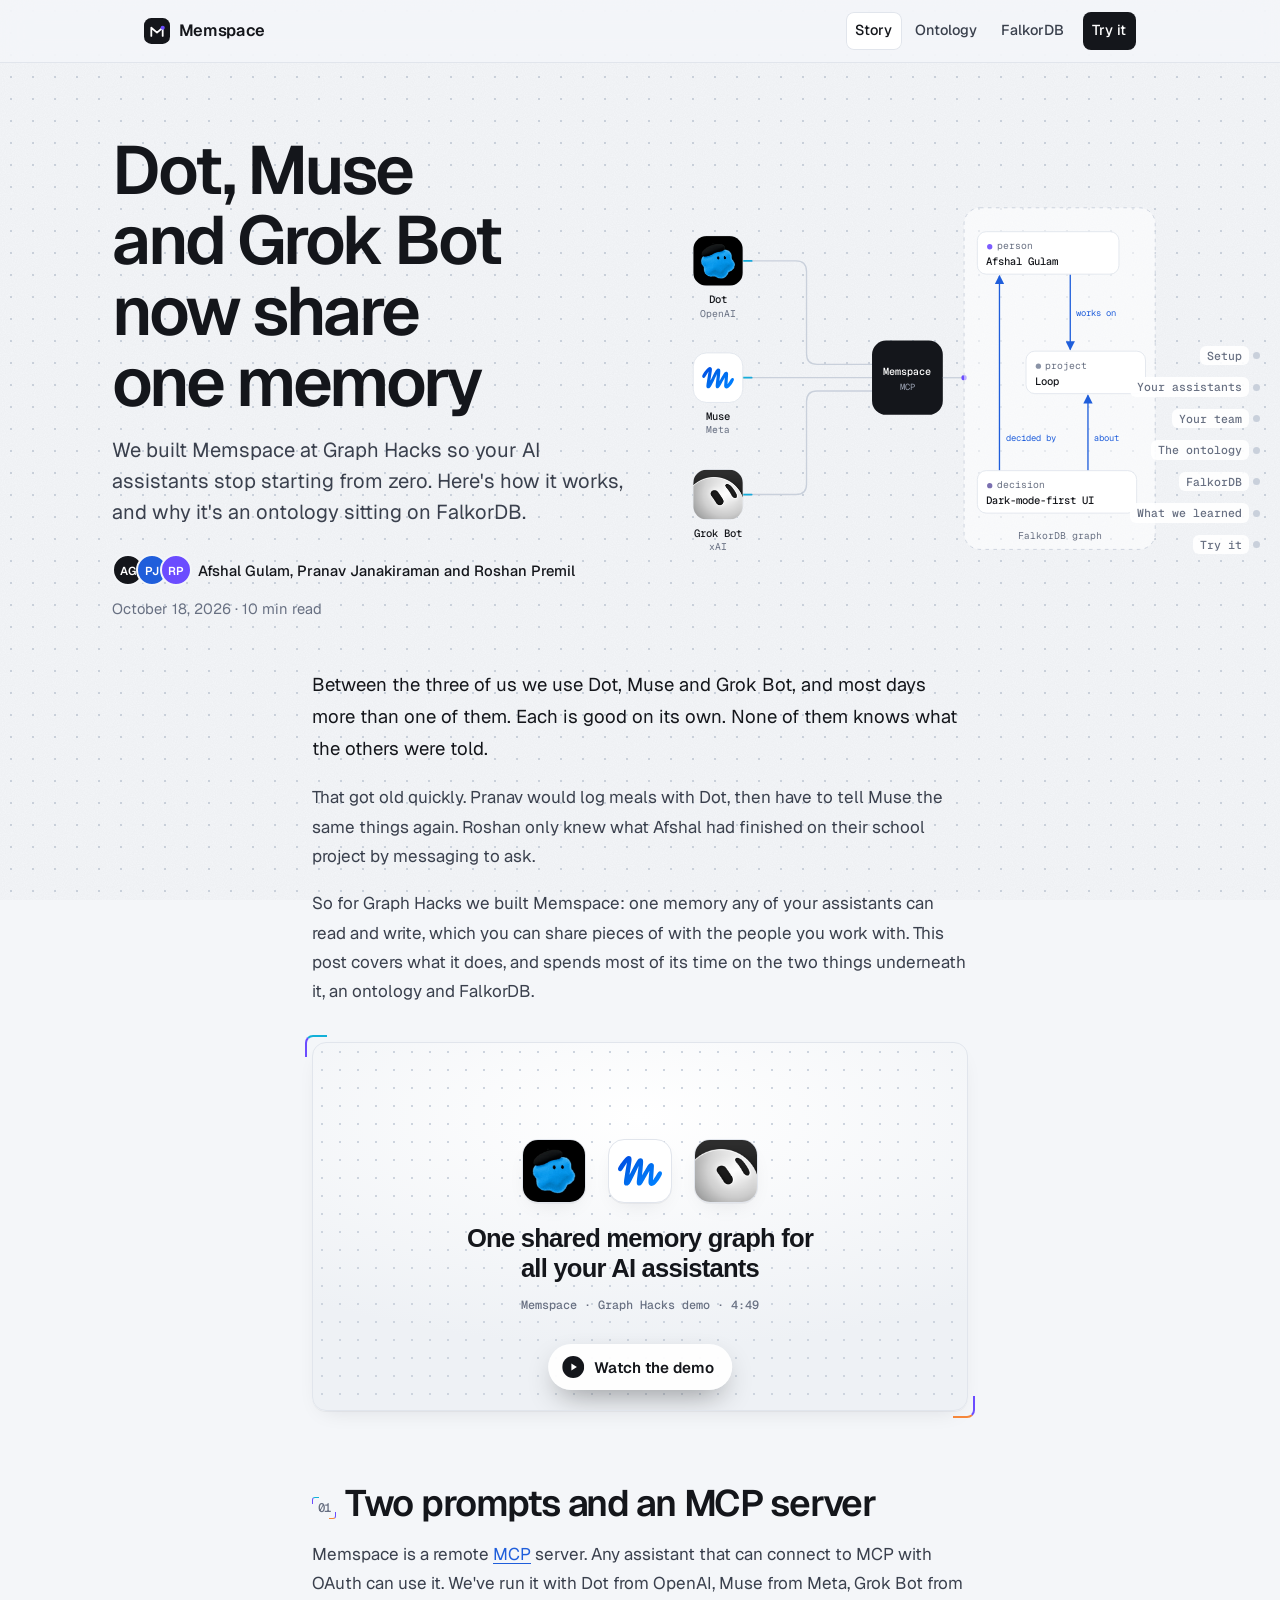
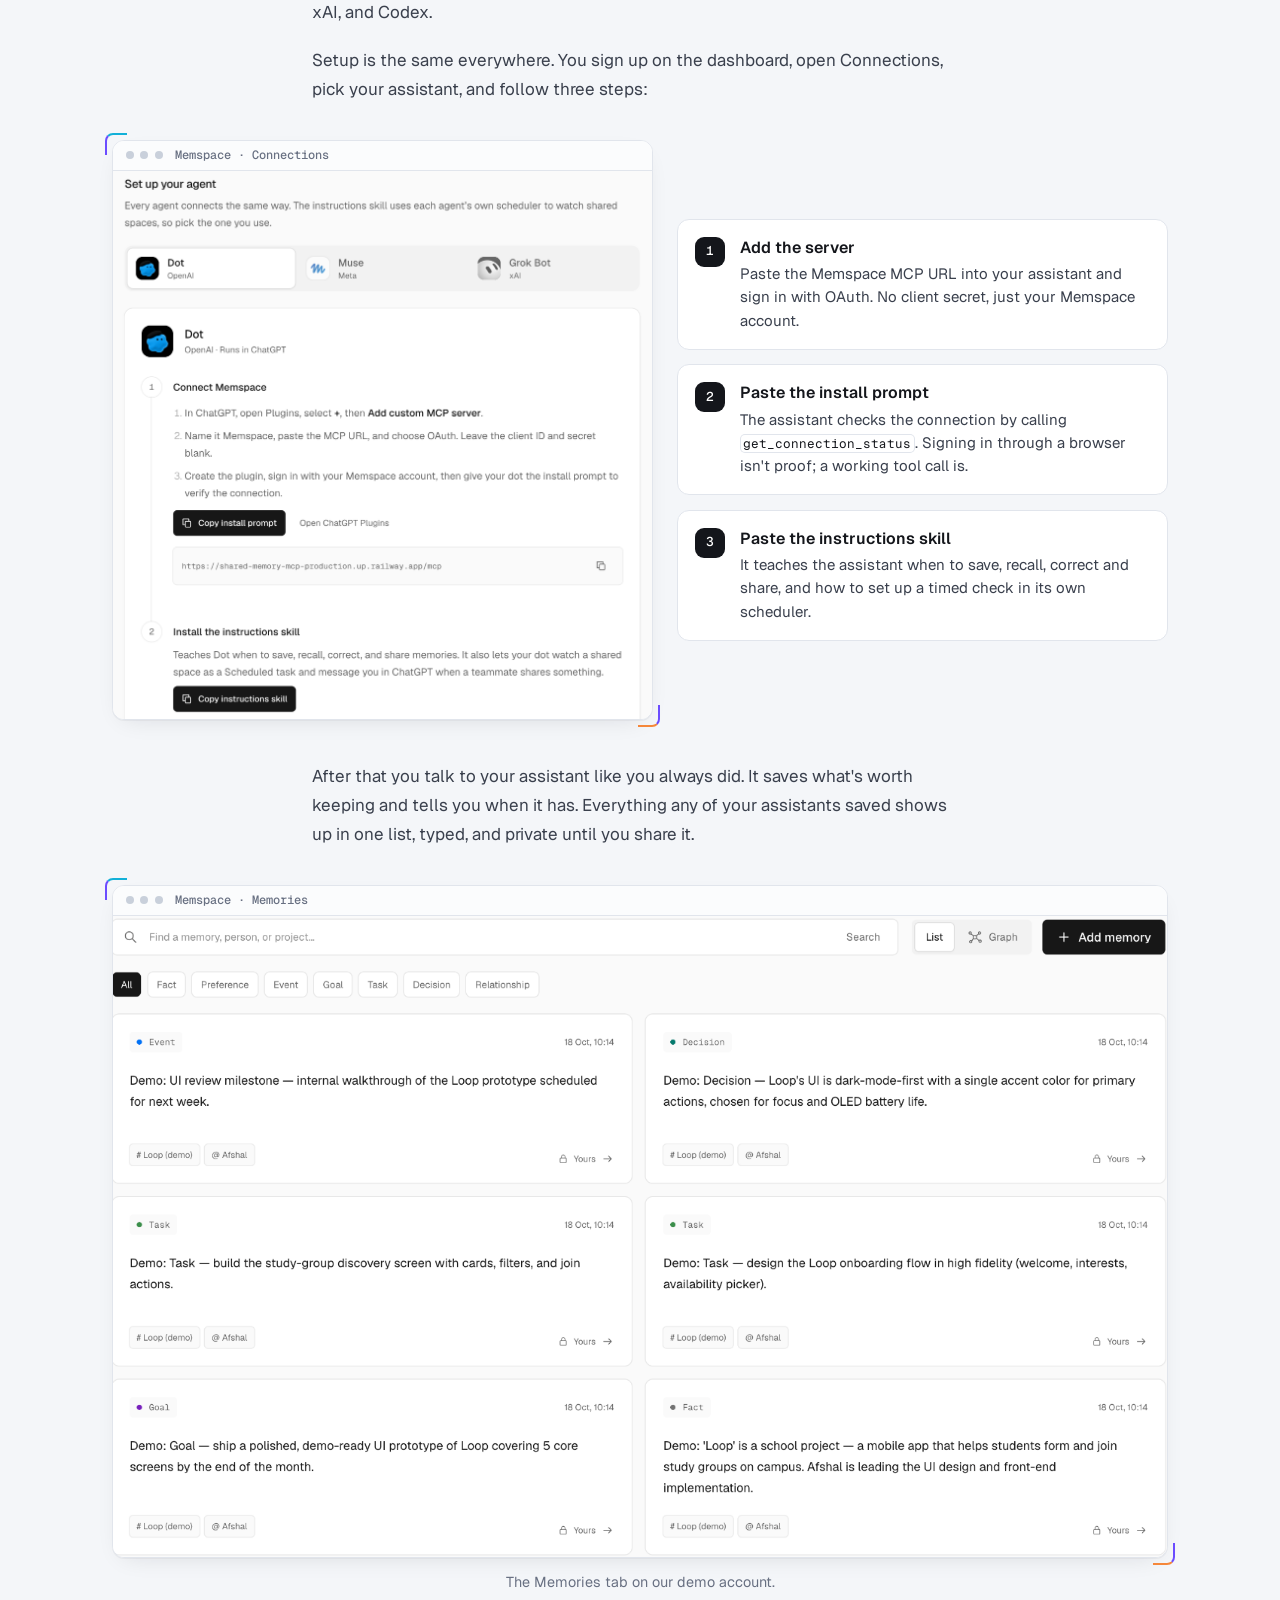
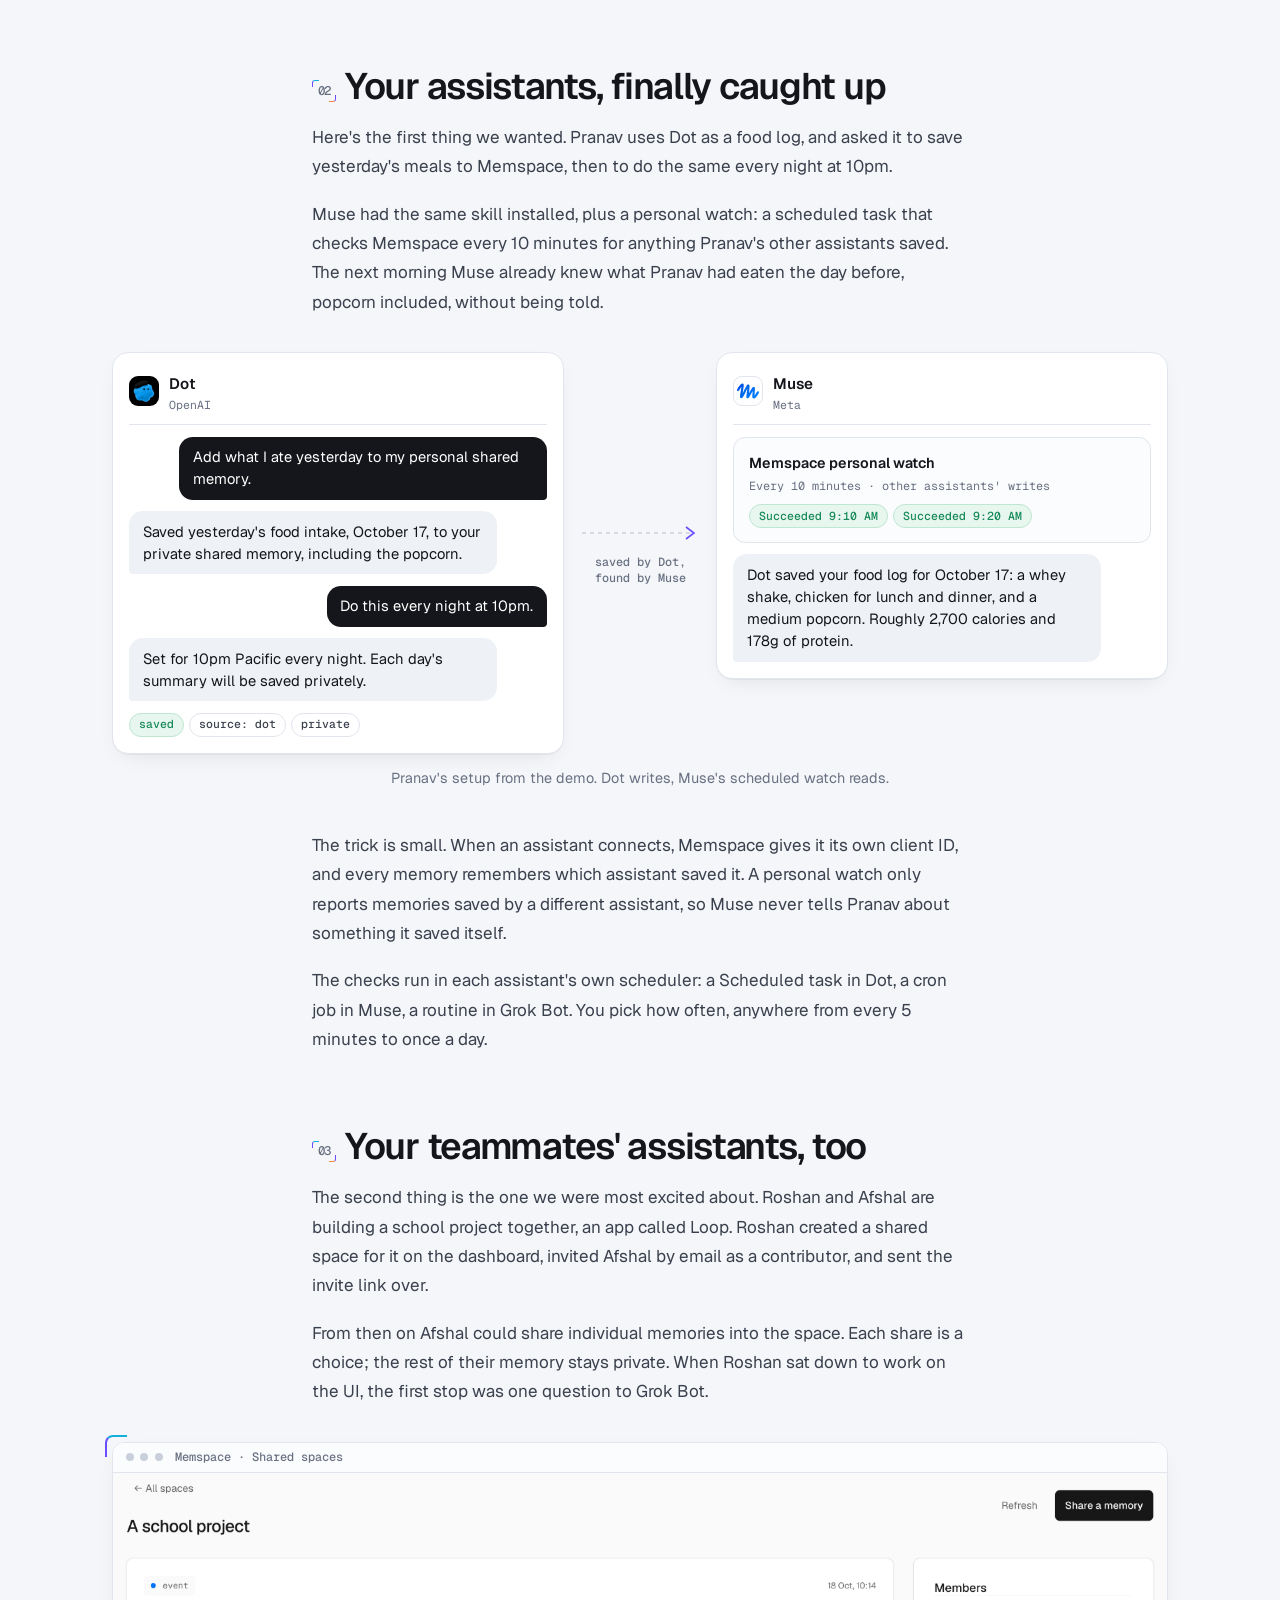
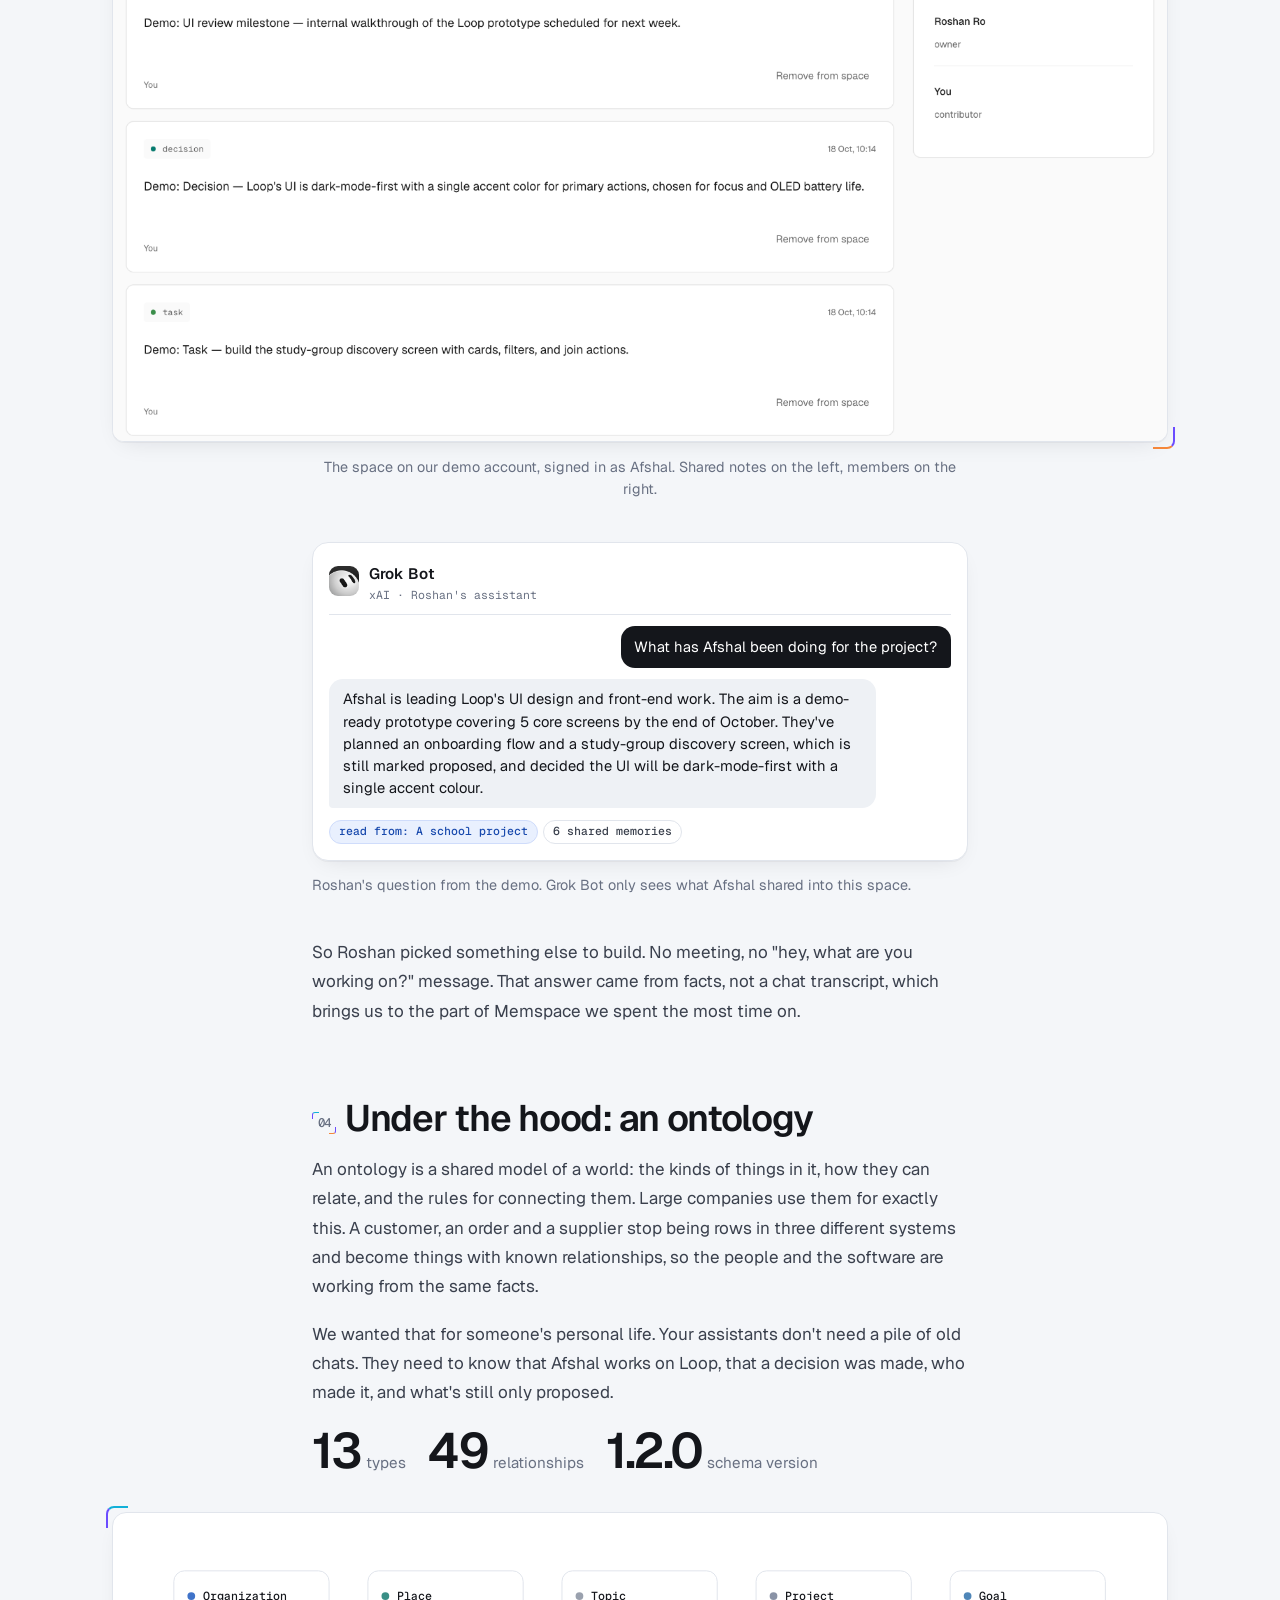
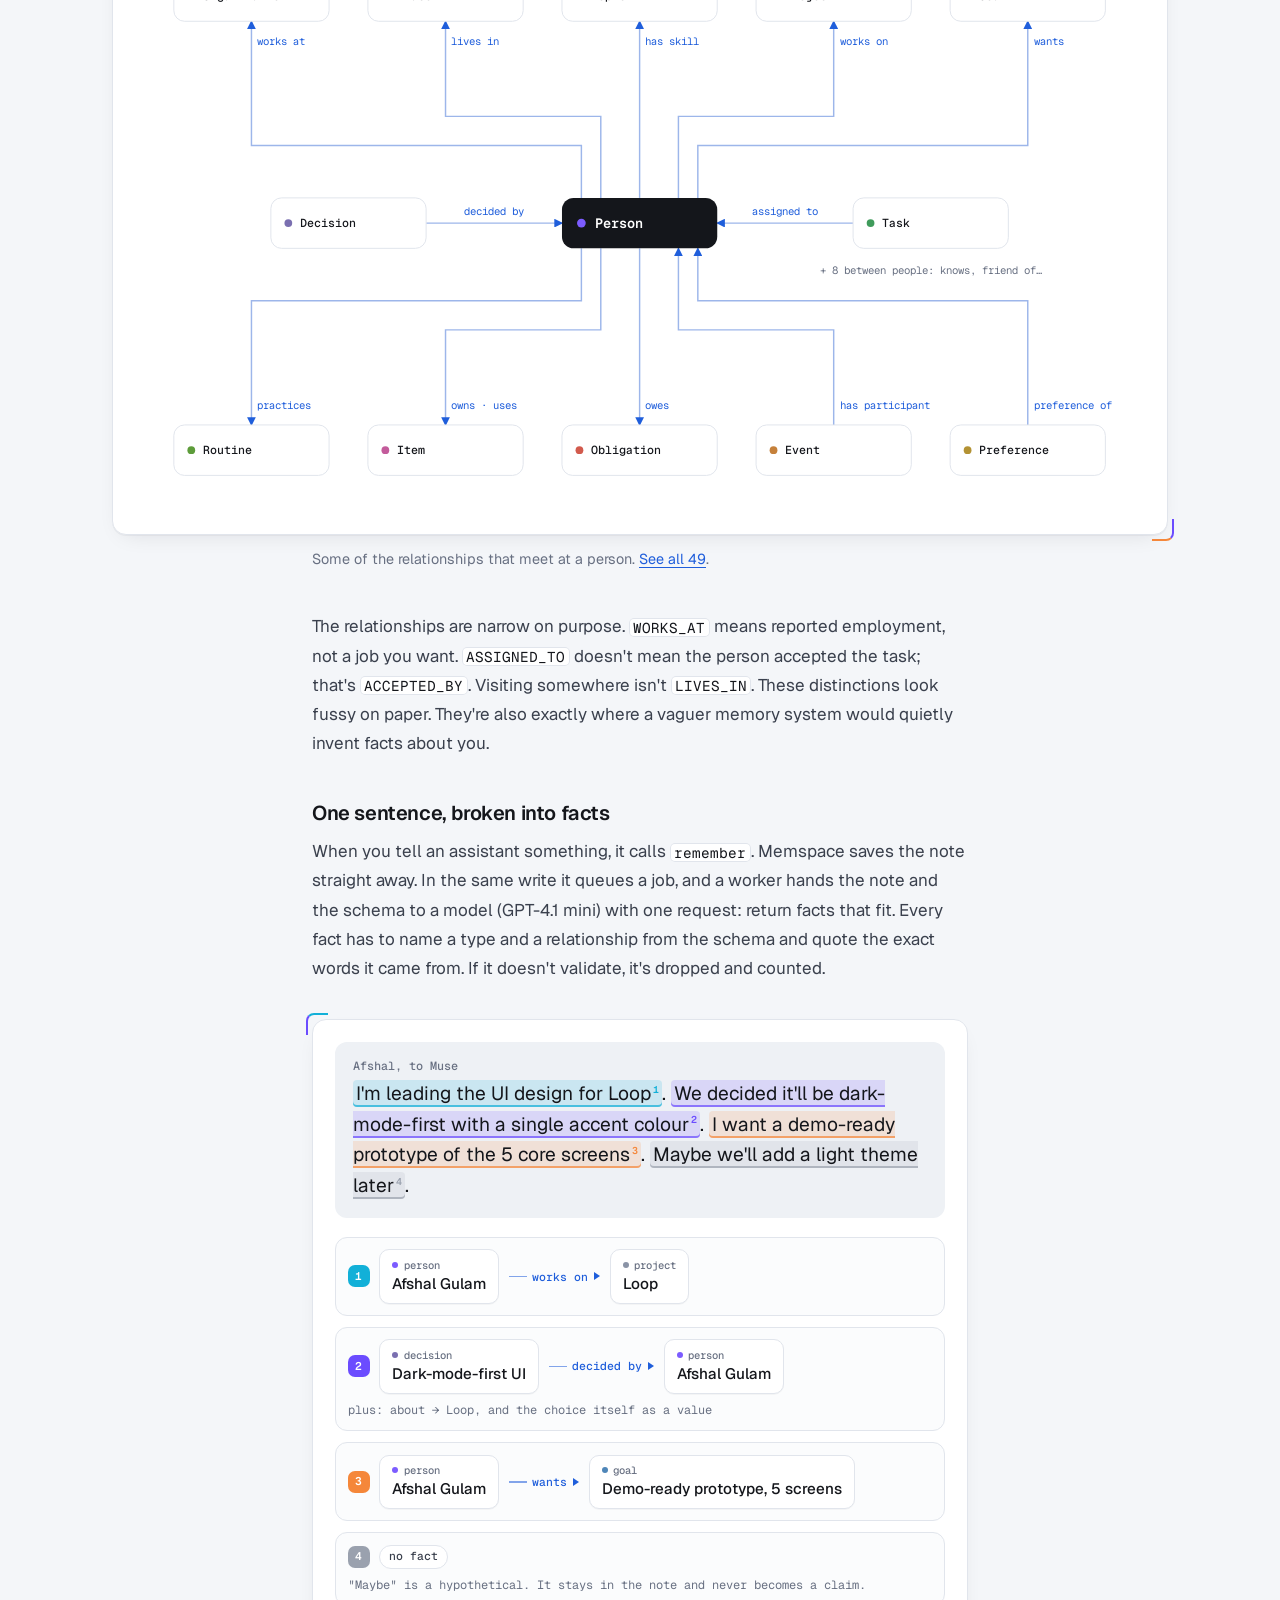
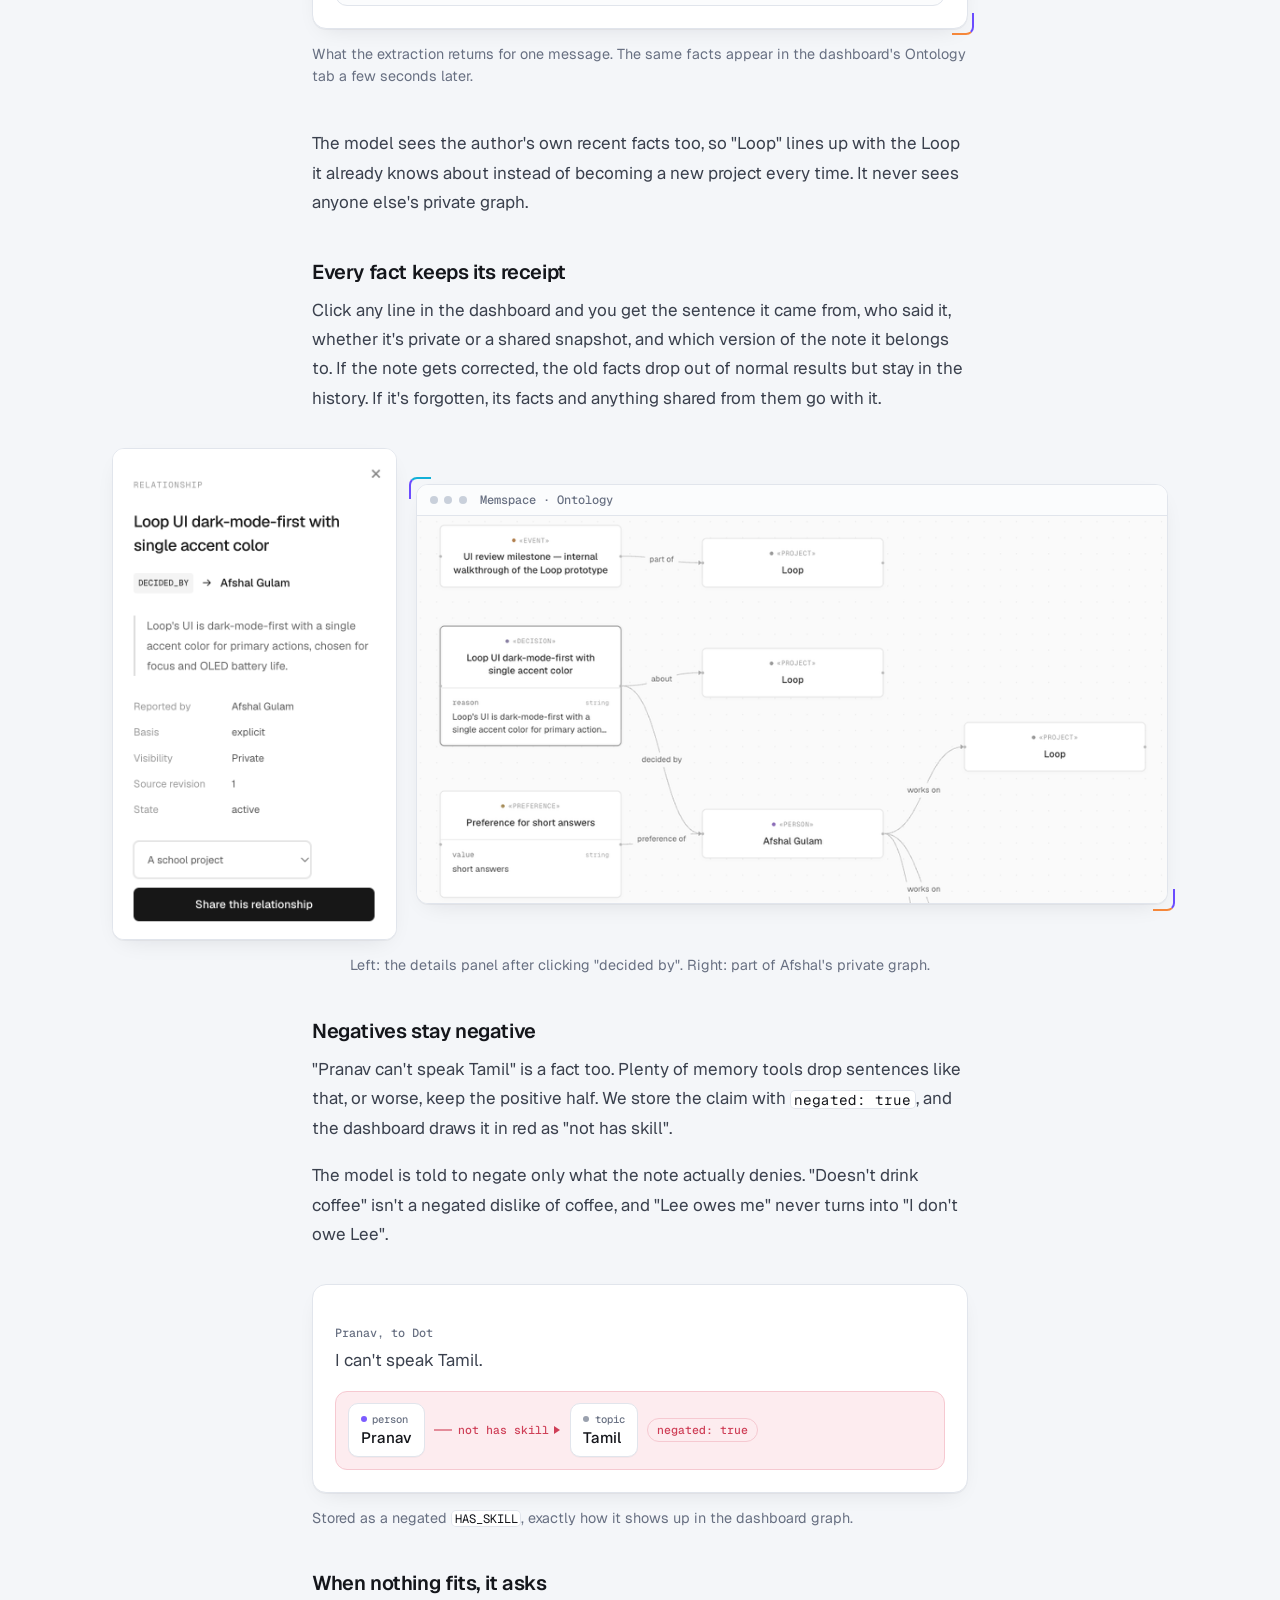
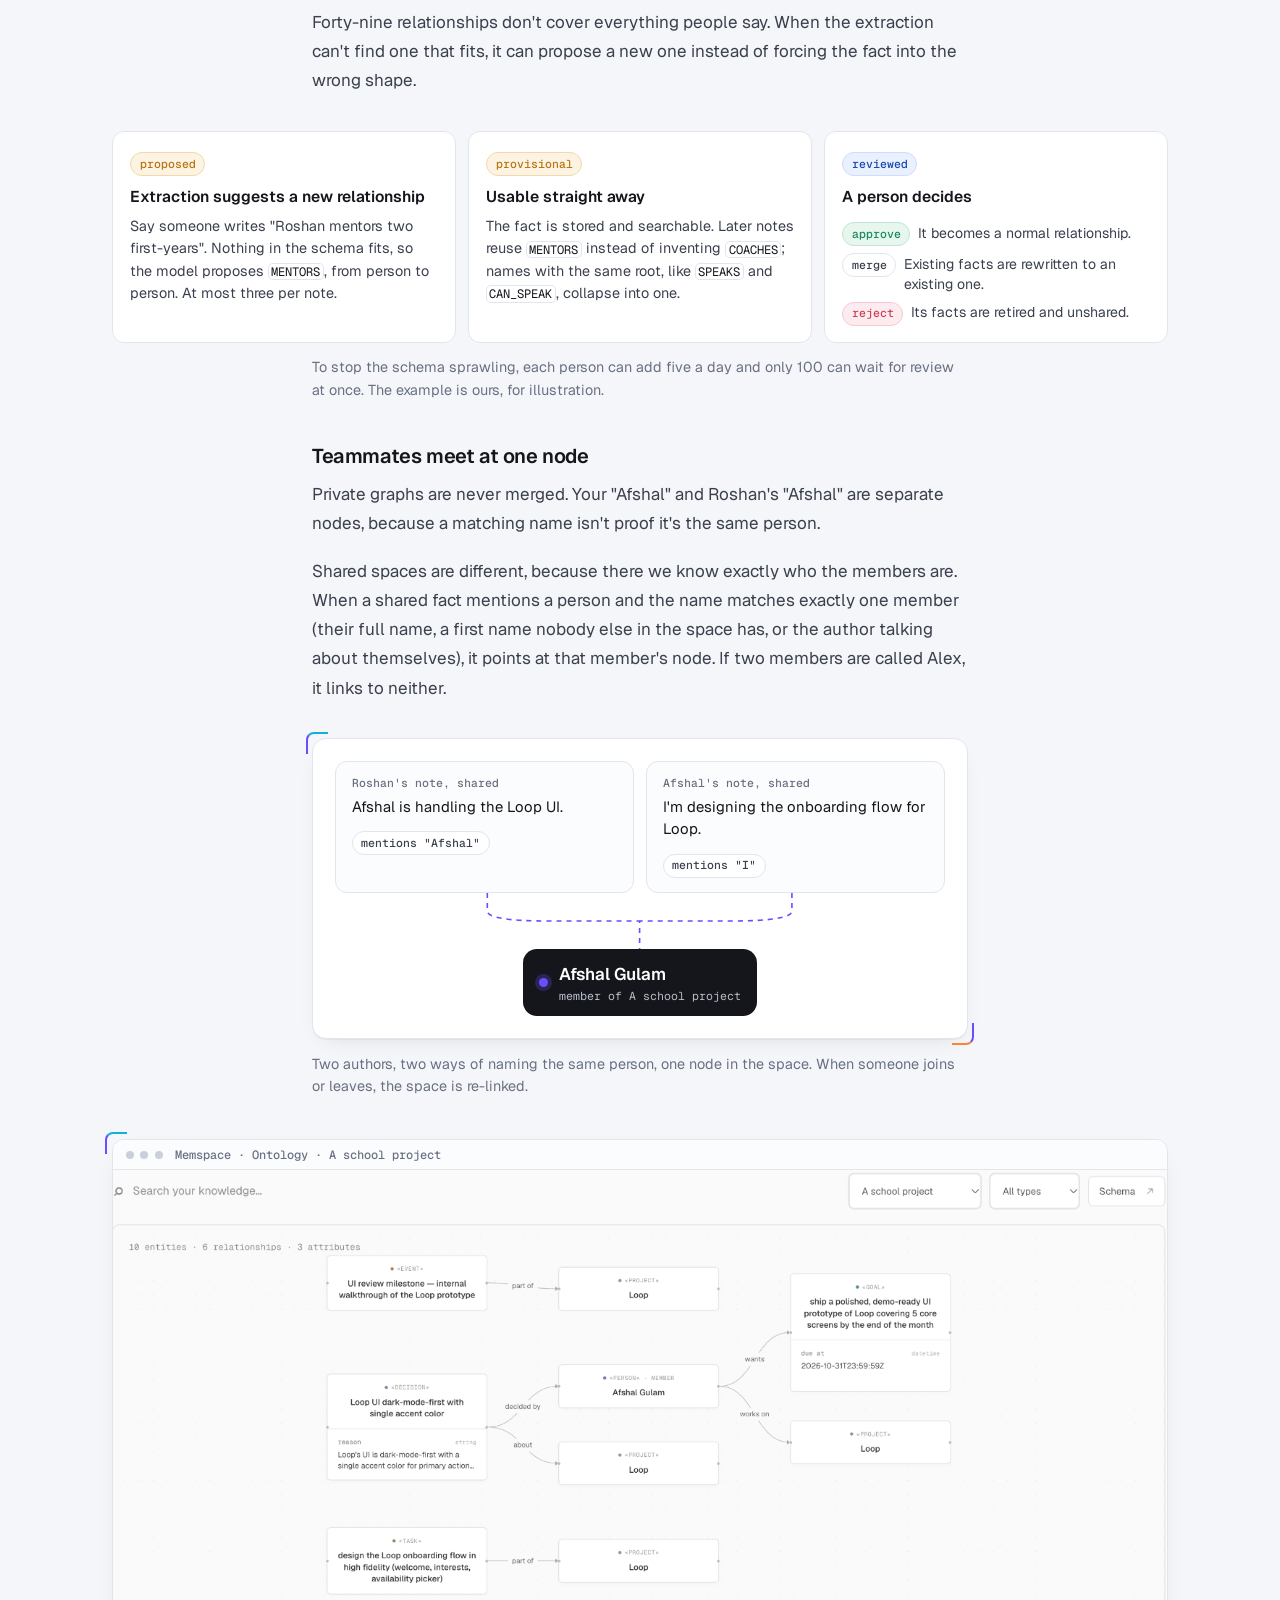
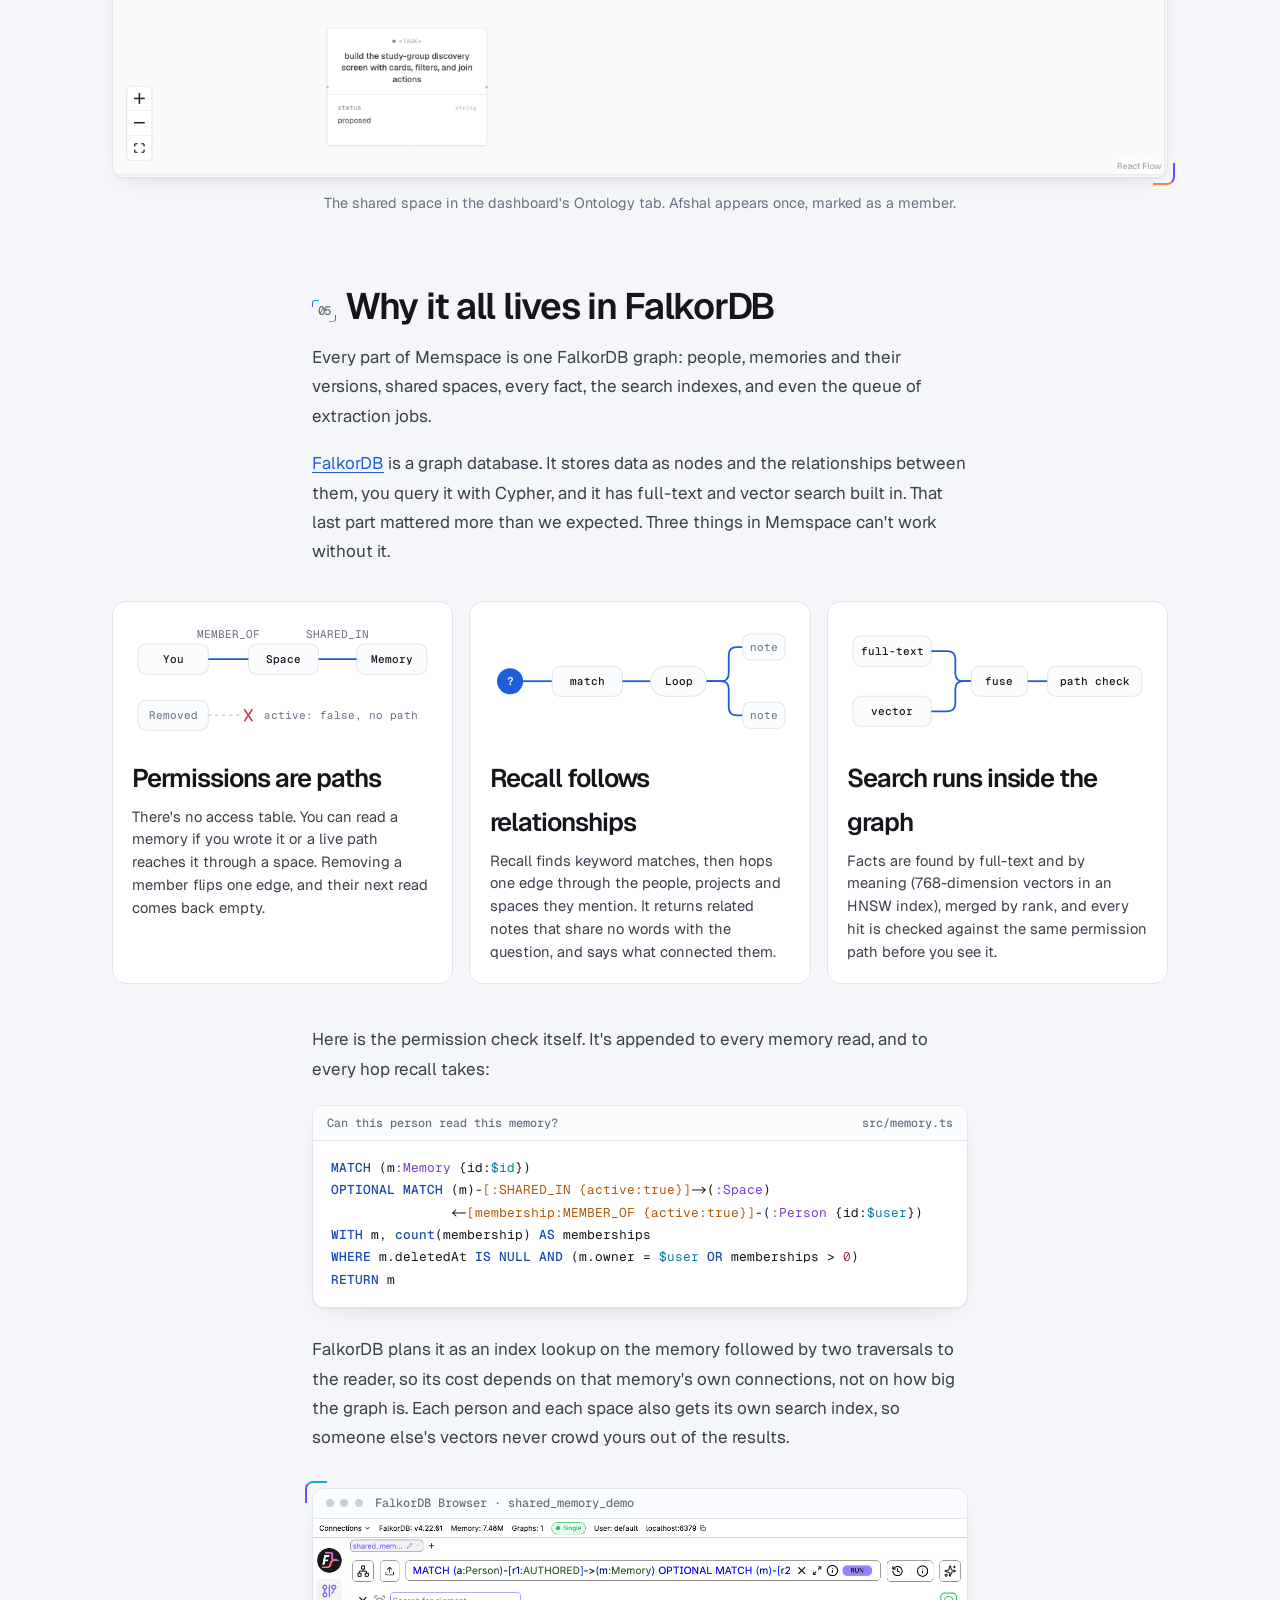
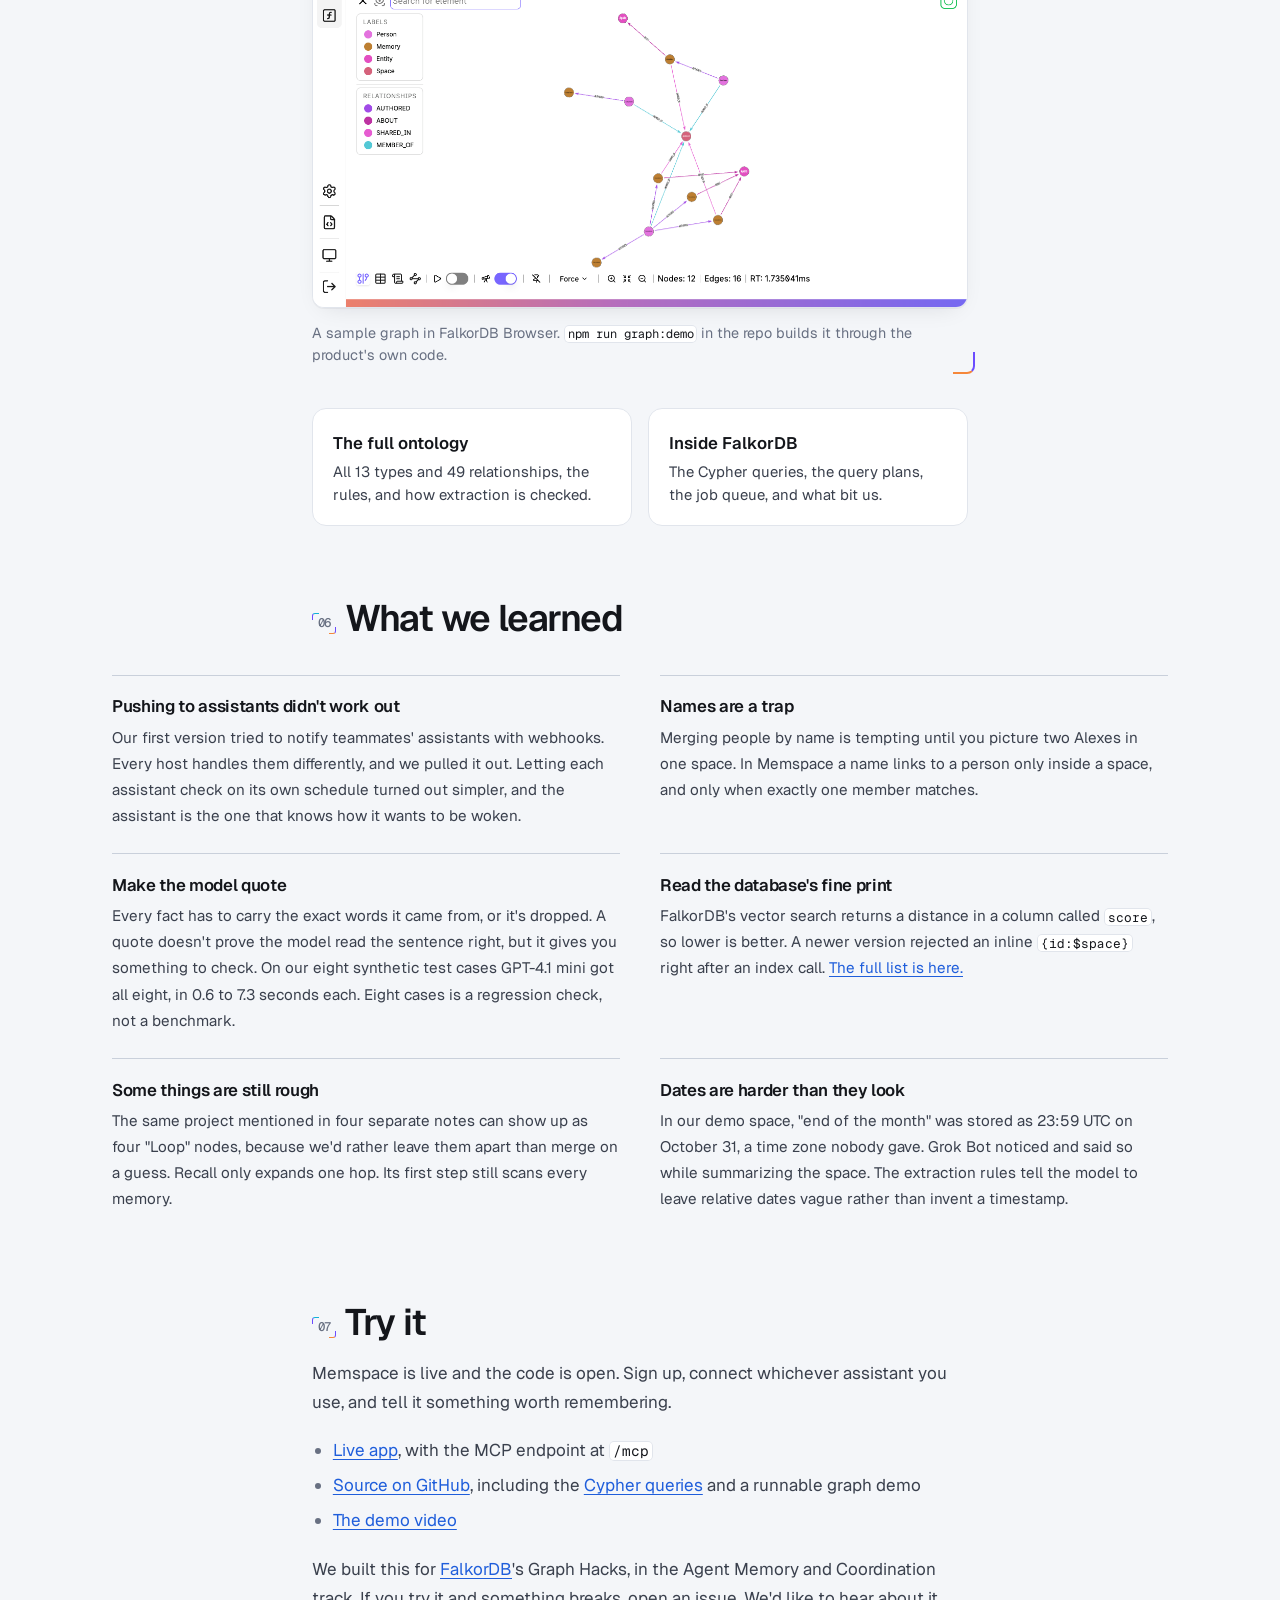
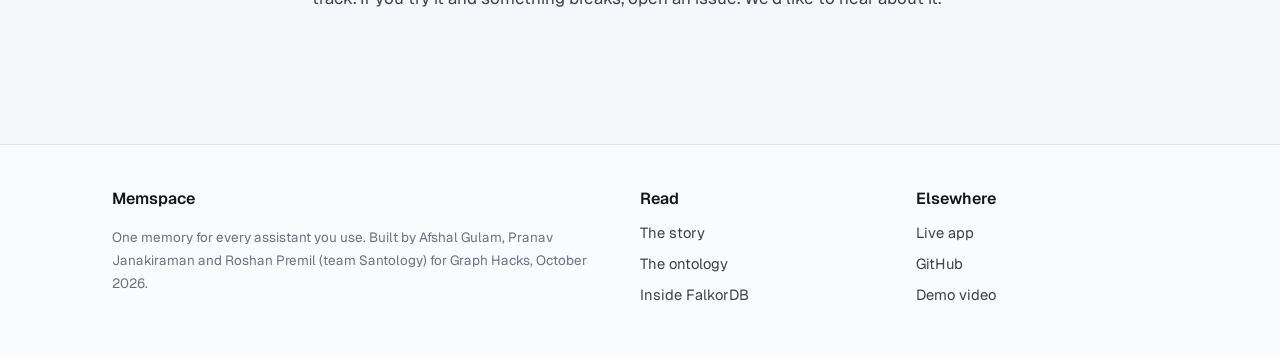
==== commit 164021ab: "feat: rebuild the blog as a light, visual three-page site Story page around the Dot, Muse and Grok B" ====
--- a/index.html
+++ b/index.html
@@ -1,228 +1,699 @@
-<!DOCTYPE html>
-
+<!doctype html>
 <html lang="en">
 <head>
-<meta charset="utf-8"/>
-<meta content="width=device-width, initial-scale=1" name="viewport"/>
-<title>Memspace Engineering — One Graph, One Source of Truth</title>
-<style>
-:root{color-scheme:light;--bg:#f7f8f6;--paper:#ffffff;--ink:#17221d;--muted:#5e6c64;--line:#dce5de;--fill:#edf4ee;--accent:#12724a;--accent2:#d6f2e1;--code-bg:#13231c;--code-ink:#e6f8ed;--mono:ui-monospace,"SFMono-Regular",Consolas,monospace;--sans:Inter,"Segoe UI",system-ui,sans-serif;--serif:Georgia,"Iowan Old Style",serif}
-@media(prefers-color-scheme:dark){:root{color-scheme:dark;--bg:#0e1511;--paper:#152019;--ink:#eff6ef;--muted:#acc2b2;--line:#2b4534;--fill:#1d3427;--accent:#81d8a4;--accent2:#244b32;--code-bg:#0a120e;--code-ink:#def5e4}}
-*{box-sizing:border-box}html{scroll-behavior:smooth;scroll-padding-top:2rem}body{margin:0;background:var(--bg);color:var(--ink);font:17px/1.78 var(--sans);-webkit-font-smoothing:antialiased}a{color:var(--accent);text-underline-offset:3px}a:hover{text-decoration-thickness:2px}a:focus-visible{outline:3px solid var(--accent);outline-offset:4px} .topbar{border-bottom:1px solid var(--line);background:var(--paper)}.topbar-inner{max-width:1160px;margin:auto;padding:1rem 1.6rem;display:flex;justify-content:space-between;align-items:center;gap:1rem}.brand{font-size:.95rem;font-weight:800;letter-spacing:-.03em;color:var(--ink);text-decoration:none}.brand-mark{background:var(--accent);color:var(--paper);display:inline-grid;place-items:center;width:29px;height:29px;border-radius:9px;margin-right:.55rem}.top-links{display:flex;gap:1.25rem}.top-links a{font-size:.8rem;font-weight:700;text-decoration:none;color:var(--muted)}.layout{max-width:1160px;display:grid;grid-template-columns:210px minmax(0,1fr);gap:3.5rem;margin:auto;padding:0 1.6rem}.toc{align-self:start;position:sticky;top:2rem;padding-top:3.5rem}.toc-title{font-size:.7rem;letter-spacing:.13em;text-transform:uppercase;font-weight:800;color:var(--muted);margin:0 0 .9rem}.toc a{display:block;border-left:2px solid var(--line);padding:.36rem .7rem;font-size:.78rem;line-height:1.4;text-decoration:none;color:var(--muted)}.toc a:hover,.toc a:focus{border-color:var(--accent);color:var(--accent)}article{min-width:0;max-width:800px;padding:3.25rem 0 6rem}header{margin-bottom:2.2rem}.kicker{font-size:.73rem;letter-spacing:.14em;text-transform:uppercase;font-weight:800;color:var(--accent);margin:0 0 1rem}.reading-time{color:var(--muted);font-weight:500}h1{font-size:clamp(2.4rem,4.7vw,4rem);line-height:1.13;letter-spacing:-.055em;font-weight:800;margin:0 0 1.1rem}h2{font-size:clamp(1.48rem,2.3vw,1.85rem);line-height:1.28;letter-spacing:-.035em;margin:3.5rem 0 1rem;padding-top:.45rem}h3{font-size:1.12rem;line-height:1.4;margin:2rem 0 .65rem;letter-spacing:-.015em}.deck{color:var(--muted);font-size:1.17rem;line-height:1.6;margin:0 0 1.15rem;max-width:44rem}.intro-meta{font-size:.8rem;color:var(--muted);font-weight:600}.intro-meta span+span:before{content:'•';padding:0 .7rem}p{margin:0 0 1.15rem}article>p:not(.note){max-width:72ch}strong{font-weight:750}code{font-family:var(--mono);font-size:.82em;background:var(--fill);border-radius:5px;padding:.13em .33em;overflow-wrap:anywhere}pre{margin:1.1rem 0 1.65rem;padding:1.2rem 1.35rem;color:var(--code-ink);background:var(--code-bg);border-radius:12px;overflow:auto;font:13px/1.75 var(--mono);border:1px solid var(--line)}pre code{background:none;padding:0;font:inherit;color:inherit;overflow-wrap:normal}.stats{display:grid;grid-template-columns:repeat(3,minmax(0,1fr));gap:.75rem;margin:2rem 0 2.2rem}.stat{background:var(--paper);border:1px solid var(--line);border-radius:14px;padding:1.2rem 1rem;box-shadow:0 4px 14px #08251606}.stat b{display:block;font-size:1.7rem;line-height:1.12;letter-spacing:-.045em;color:var(--accent)}.stat span{display:block;margin-top:.45rem;font-size:.75rem;font-weight:600;line-height:1.5;color:var(--muted)}.note{background:var(--fill);border:1px solid var(--line);border-left:4px solid var(--accent);border-radius:0 10px 10px 0;padding:1.1rem 1.2rem;margin:1.4rem 0 1.5rem;font-size:.95rem}.split{display:grid;grid-template-columns:1fr 1fr;gap:.9rem;margin:1.2rem 0 1.8rem}.card{background:var(--paper);border:1px solid var(--line);border-radius:13px;padding:1.3rem;font-size:.9rem}.card h3{margin:0 0 .6rem}.card p{margin:0}.graph{background:var(--paper);border:1px solid var(--line);border-radius:12px;padding:1.3rem;overflow:auto;margin:1rem 0 1.6rem}.nodes{display:flex;flex-wrap:wrap;align-items:center;gap:.55rem}.node{border:1px solid var(--line);border-radius:7px;background:var(--fill);font:700 12px/1.2 var(--mono);padding:.58rem .75rem;white-space:nowrap}.edge{color:var(--accent);font:700 11px/1.3 var(--mono)}.caption{font-size:.73rem;color:var(--muted);margin:.8rem 0 0}.table-wrap{max-width:100%;overflow-x:auto;margin:1rem 0 1.6rem;border:1px solid var(--line);border-radius:12px}table{border-collapse:collapse;width:100%;font-size:.84rem;line-height:1.55;margin:0}th,td{text-align:left;padding:.8rem .9rem;vertical-align:top;border-bottom:1px solid var(--line)}tr:last-child td{border-bottom:0}thead{background:var(--fill)}th{font-weight:800;color:var(--muted);font-size:.73rem;text-transform:uppercase;letter-spacing:.06em}ol{padding-left:1.45rem}li{padding-left:.15rem;margin:.42rem 0}footer{border-top:1px solid var(--line);padding-top:1.35rem;margin-top:3.5rem;color:var(--muted);font-size:.82rem}.architecture{border:1px solid var(--line);border-radius:15px;padding:1.3rem;background:var(--paper);margin:1.7rem 0}.architecture h2{font-size:1.1rem;margin:0 0 .4rem;padding:0}.architecture p{font-size:.82rem;color:var(--muted);margin-bottom:1rem}.arch-flow{display:grid;grid-template-columns:1fr auto 1fr auto 1fr;gap:.5rem;align-items:center}.arch-step{background:var(--fill);border:1px solid var(--line);border-radius:10px;text-align:center;padding:.85rem .35rem;font-size:.75rem;font-weight:800}.arch-step small{display:block;font-size:.68rem;font-weight:500;color:var(--muted);margin-top:.3rem;line-height:1.4}.arch-arrow{color:var(--accent);font-weight:800}.section-rule{height:1px;background:var(--line);margin:2rem 0}.skip-link{position:absolute;left:-999px;top:0;background:var(--paper);padding:.5rem}.skip-link:focus{left:10px;z-index:10}@media(max-width:900px){.layout{grid-template-columns:1fr;gap:0}.toc{display:none}article{margin:auto;padding-top:2.5rem}}@media(max-width:590px){.topbar-inner{padding:.85rem 1rem}.layout{padding:0 1.05rem}.top-links{gap:.7rem}.top-links a{font-size:.7rem}article{padding-top:2rem}.stats{grid-template-columns:1fr 1fr}.stat:last-child{grid-column:1/-1}.split{grid-template-columns:1fr}.arch-flow{grid-template-columns:1fr}.arch-arrow{transform:rotate(90deg);text-align:center}h1{font-size:2.5rem}body{font-size:16px}pre{font-size:11.5px}}
-
-/* Memspace / dark futuristic editorial system — original styling inspired by contemporary AI landing pages. */
-:root{color-scheme:dark;--bg:#07090e;--paper:#111521;--ink:#f4f7ff;--muted:#9ca6bd;--line:#30374b;--fill:#191f30;--accent:#a69aff;--accent2:#252246;--code-bg:#0b0f1a;--code-ink:#d8e8ff;--sans:Inter,"Segoe UI",system-ui,sans-serif}
-@media(prefers-color-scheme:dark){:root{color-scheme:dark;--bg:#07090e;--paper:#111521;--ink:#f4f7ff;--muted:#9ca6bd;--line:#30374b;--fill:#191f30;--accent:#a69aff;--accent2:#252246;--code-bg:#0b0f1a;--code-ink:#d8e8ff}}
-html{scroll-padding-top:5.5rem}body{background:radial-gradient(ellipse 750px 420px at 71% 5%,#3730804f,transparent 80%),radial-gradient(ellipse 650px 600px at -10% 25%,#162b4833,transparent 80%),#07090e;color:var(--ink);font-size:16px;line-height:1.8}body:before{content:"";pointer-events:none;position:fixed;inset:0;z-index:-1;background-image:linear-gradient(#ffffff04 1px,transparent 1px),linear-gradient(90deg,#ffffff04 1px,transparent 1px);background-size:75px 75px;mask-image:linear-gradient(to bottom,#0006,transparent 75%)}
-.topbar{position:sticky;top:0;z-index:20;background:#090c15e8;border-bottom:1px solid #ffffff1d;backdrop-filter:blur(22px)}.topbar-inner{max-width:1380px;padding:1.05rem 2rem}.brand{color:white;font-size:1.05rem;letter-spacing:-.055em}.brand-mark{background:linear-gradient(135deg,#8d84ff,#61d4fd);color:#050612;border-radius:50%;width:31px;height:31px;box-shadow:0 0 22px #8f81ff77}.top-links a{color:#c4c9d7;letter-spacing:.02em}.top-links a:hover{color:white}
-.layout{max-width:1380px;grid-template-columns:225px minmax(0,1fr);gap:4.5rem;padding:0 2rem}.toc{top:7.5rem;padding-top:3.5rem}.toc-title{color:#9b8df5;letter-spacing:.22em}.toc a{border-color:#30374b;padding:.48rem .85rem;font-size:.76rem}.toc a:hover,.toc a:focus{background:#a69aff0b;color:#d2caff}
-article{max-width:940px;padding:0 0 7rem}.hero-wrap{position:relative;isolation:isolate;min-height:590px;padding:6.5rem 0 4rem;display:flex;align-items:center;overflow:hidden}.hero-wrap header{position:relative;z-index:2;width:100%;max-width:780px;margin:0}.hero-art{position:absolute;right:-215px;top:36px;width:600px;height:600px;pointer-events:none;opacity:.88;z-index:-1;filter:drop-shadow(0 0 80px #755fee3f)}.hero-art .orb{position:absolute;inset:110px;border-radius:50%;background:radial-gradient(circle at 30% 28%,#eff8ff,#9c8bff 18%,#504bbf 42%,#171943 64%,#090b15 73%);box-shadow:inset -20px -30px 55px #030513,0 0 90px #7974ff77;transform:rotate(-22deg)}.hero-art .ring{position:absolute;inset:72px;border:1px solid #a8a4ff66;border-radius:50%;transform:rotateX(68deg) rotate(-35deg);box-shadow:0 0 18px #beb9ff66}.hero-art .ring.two{inset:30px;transform:rotateY(65deg) rotate(32deg);border-color:#6dd4fe80}.hero-art .ring.three{inset:5px;border-style:dashed;border-color:#e9e4ff44;transform:rotate(40deg)}
-.kicker{font-size:.75rem;letter-spacing:.25em;color:#b9aafa;margin-bottom:1.65rem}h1{font-size:clamp(3rem,5.9vw,5.65rem);line-height:1.04;letter-spacing:-.075em;font-weight:750;margin-bottom:1.7rem;text-wrap:balance;max-width:800px;text-shadow:0 12px 70px #0008}h1 em{font-style:normal;background:linear-gradient(110deg,#fff,#ab9bff 50%,#75dafa);background-clip:text;-webkit-background-clip:text;color:transparent}.deck{font-size:1.2rem;line-height:1.66;color:#b8c1d2;max-width:620px}.intro-meta{font-size:.72rem;text-transform:uppercase;letter-spacing:.1em;color:#a9b0c5;margin-top:1.65rem}
-h2{font-size:clamp(1.75rem,2.8vw,2.4rem);font-weight:700;letter-spacing:-.05em;margin-top:4.9rem;margin-bottom:1.1rem}h3{font-size:1.24rem;letter-spacing:-.025em}p{color:#c0c7d7}p strong{color:#fff}a{color:#b9abff}a:hover{color:#e3ddff}.stats{margin:0 0 2.8rem;gap:1px;border:1px solid #353950;border-radius:20px;overflow:hidden;background:#353950}.stat{background:linear-gradient(155deg,#181d30,#101421);border:0;border-radius:0;box-shadow:none;padding:1.65rem}.stat b{font-size:2.3rem;color:#fff;letter-spacing:-.06em}.stat span{color:#a6b0c4;font-size:.71rem;text-transform:uppercase;letter-spacing:.055em}
-.architecture{padding:2rem;background:linear-gradient(145deg,#171a30,#101522);border:1px solid #343657;border-radius:22px}.architecture h2{font-size:1.15rem;color:#fff}.architecture .arch-step{background:#0b1020;border-color:#3e4565;border-radius:14px;padding:1.15rem .3rem;font-size:.8rem}.arch-arrow{color:#a69aff}.note{background:#211c39;border:1px solid #4d4675;border-left:4px solid #ad9cfc;border-radius:13px;padding:1.45rem}.card,.graph{background:linear-gradient(150deg,#171b2b,#101521);border-color:#363a53;border-radius:18px;padding:1.55rem}.node{background:#23243b;border-color:#57517c;color:#eceaff;border-radius:9px;padding:.65rem .9rem}.edge{color:#b0a1ff}pre{background:#090d17;border-color:#353951;border-radius:16px;padding:1.55rem;box-shadow:inset 0 1px #ffffff08}.table-wrap{border-color:#34394d;border-radius:16px}thead{background:#232338}th,td{border-color:#34394d}tbody tr:nth-child(odd){background:#ffffff04}th{color:#bec1e3}footer{border-color:#34394d}.caption{color:#9ba3bb}.section-rule{background:#34394d}
-.reveal{animation:rise .7s both}@keyframes rise{from{opacity:0;transform:translateY(15px)}to{opacity:1;transform:translateY(0)}}@media(prefers-reduced-motion:reduce){.reveal{animation:none}html{scroll-behavior:auto}}@media(max-width:900px){.layout{grid-template-columns:1fr;gap:0}.hero-wrap{min-height:490px;padding:5rem 0 3rem}.hero-art{right:-270px;opacity:.5}}@media(max-width:590px){.topbar-inner{padding:.85rem 1.1rem}.layout{padding:0 1.1rem}.hero-wrap{min-height:490px;padding:4rem 0 3rem}.hero-art{right:-370px;top:25px;opacity:.35}h1{font-size:clamp(2.9rem,12vw,4.2rem)}.deck{font-size:1.05rem}.stats{grid-template-columns:1fr 1fr}.stat:last-child{grid-column:1/-1}.arch-flow{grid-template-columns:1fr}.split{grid-template-columns:1fr}}
-/* Editorial card treatment: quiet surfaces, precise dividers, no gradient panels. */
-.stats{gap:0;border:0;border-top:1px solid #3a4050;border-bottom:1px solid #3a4050;border-radius:0;background:transparent;margin:0 0 3rem;overflow:visible}
-.stat{background:transparent!important;border:0!important;border-radius:0!important;box-shadow:none!important;padding:1.35rem 1.6rem 1.35rem 0}
-.stat+.stat{border-left:1px solid #3a4050!important;padding-left:1.6rem}
-.stat b{font-size:2rem;font-weight:650;letter-spacing:-.045em;color:#f5f6f9}
-.stat span{font-size:.74rem;text-transform:none;letter-spacing:0;color:#a4adbe;font-weight:500;margin-top:.3rem}
-.architecture,.card,.graph{background:#0c1019!important;border:1px solid #313745!important;border-radius:3px!important;box-shadow:none!important}
-.architecture{padding:1.6rem 1.8rem}
-.architecture .arch-step{background:transparent!important;border:1px solid #3b4352!important;border-radius:2px!important;padding:1.1rem .6rem;font-weight:600}
-.arch-arrow{color:#8c95ab}
-.split{gap:0;border-top:1px solid #343b49;border-bottom:1px solid #343b49;margin:1.4rem 0 1.9rem}
-.split .card{background:transparent!important;border:0!important;border-radius:0!important;padding:1.5rem 1.6rem 1.5rem 0}
-.split .card+.card{border-left:1px solid #343b49!important;padding-left:1.6rem}
-.card h3{font-size:1.07rem;font-weight:650;letter-spacing:-.02em;margin:0 0 .7rem}
-.card p{color:#aeb7c6;font-size:.91rem}
-.graph{padding:1.3rem 1.4rem;margin:1rem 0 1.6rem}
-.node{background:transparent!important;border:1px solid #515869!important;border-radius:2px!important;color:#e5e9f3;font-size:11px;font-weight:550;padding:.52rem .65rem}
-.edge{color:#9eacc7;font-weight:500}
-.note{background:transparent!important;border:0!important;border-left:2px solid #8c8fb4!important;border-radius:0!important;padding:.4rem 0 .4rem 1.25rem}
-.table-wrap{border:1px solid #303747;border-radius:2px}
-thead{background:#151b27}tbody tr:nth-child(odd){background:transparent}tbody tr:hover{background:#ffffff05}
-pre{border-radius:3px;box-shadow:none}
-@media(max-width:590px){.stat+.stat{padding-left:1rem}.stat{padding-right:.8rem}.stat:last-child{border-left:0!important;border-top:1px solid #343b49!important;padding-left:0}.split .card+.card{border-left:0!important;border-top:1px solid #343b49!important;padding-left:0}.split .card{padding-right:0}}
-
-</style>
-<meta content="#07090e" name="theme-color"/></head>
-<body><a class="skip-link" href="#main">Skip to content</a><div class="topbar"><div class="topbar-inner"><a class="brand" href="#main"><span class="brand-mark">M</span>memspace / engineering</a><div class="top-links"><a href="https://docs.falkordb.com" rel="noopener noreferrer" target="_blank">FalkorDB docs ↗</a><a href="#what-this-choice-bought-and-what-it-did-not">Trade-offs ↓</a></div></div></div>
-<main class="layout" id="main"><nav aria-label="On this page" class="toc"><p class="toc-title">On this page</p><a href="#why-a-property-graph-and-why-this-one">Why a property graph, and why this one</a><a href="#two-named-graphs-never-one-mixed-bag">Two named graphs, never one mixed bag</a><a href="#the-schema-is-the-product">A memory is more than a row</a><a href="#authorization-is-a-cypher-pattern-not-a-filter-afterward">Authorization is a Cypher pattern, not a filter afterward</a><a href="#hybrid-retrieval-without-a-second-index-product">Hybrid retrieval without a second index product</a><a href="#the-job-queue-is-also-a-graph">The job queue is also a graph</a><a href="#writes-that-survive-retries-reads-that-survive-revocation">Writes that survive retries, reads that survive revocation</a><a href="#how-the-database-actually-runs">How the database actually runs</a><a href="#what-this-choice-bought-and-what-it-did-not">What this choice bought, and what it did not</a></nav><article>
-<div class="hero-wrap reveal"><div aria-hidden="true" class="hero-art"><div class="ring"></div><div class="ring two"></div><div class="ring three"></div><div class="orb"></div></div><header>
-<p class="kicker">MEMSPACE  /  ENGINEERING</p>
-<h1>One graph. <em>One source of truth.</em> Inside Memspace.</h1>
-<p class="deck">Why we put memories, provenance, permission checks, hybrid search, and even background jobs into FalkorDB—and the trade-offs that came with it.</p>
-<div class="intro-meta"><span>Engineering deep dive</span><span>October 2026</span><span>Architecture &amp; implementation</span></div></header></div>
-<div class="stats">
-<div class="stat"><b>2</b><span>Named graphs per environment</span></div>
-<div class="stat"><b>15</b><span>Application node labels</span></div>
-<div class="stat"><b>768-d</b><span>Gemini vectors in-graph</span></div>
-</div><section aria-label="High level architecture" class="architecture"><h2>The architecture in one glance</h2><p>External services authenticate and derive; FalkorDB remains the durable source of record.</p><div class="arch-flow"><div class="arch-step">MCP clients<small>Remember · revise · recall</small></div><span aria-hidden="true" class="arch-arrow">→</span><div class="arch-step">Memspace API<small>Auth · validation · scoping</small></div><span aria-hidden="true" class="arch-arrow">→</span><div class="arch-step">FalkorDB<small>Graph · search · jobs</small></div></div><p class="caption">Gemini creates embeddings; Clerk provides identity. Neither replaces the graph’s authorization or data model.</p></section>
-<p>Memspace is a personal ontology for assistants that connect over MCP. The interesting part is not that it stores memories. It is that every durable artifact — source text, a structured claim, a frozen share into a space, a search vector, a pending extraction job—is a node or relationship in <a href="https://docs.falkordb.com">FalkorDB</a>. Gemini only produces embeddings. Clerk only authenticates. The graph is the system of record.</p>
-<p class="note"><strong>Why one store.</strong> A separate vector database would introduce another synchronization boundary. Keeping the search indexes and authorization graph in FalkorDB lets retrieval recheck access against current membership before returning a hit—even when an index entry is stale.</p>
-<h2 id="why-a-property-graph-and-why-this-one">Why a property graph, and why this one</h2>
-<p>Everyday personal memory is relational. A preference applies to a topic. A task depends on another task. A claim is supported by a source revision. A share exists only while a person is an active member of a space. Those are walks, not foreign keys you join after retrieval.</p>
-<p>The team looked at Graphiti and Mem0 as design precedents for hybrid retrieval, then implemented an evidence-backed property graph with a versioned JSON/Zod contract. It is not RDF, OWL, or a reasoner. Schema 1.1 lives in <code>src/ontology.ts</code>. FalkorDB is the runtime: Redis-protocol graph with parameterized Cypher, unique constraints, native full-text, and native HNSW vectors, reached through the official <code>falkordb</code> Node client (<code>^6.8.0</code>).</p>
-<p>Vectors never leave that graph. Gemini Embedding 2 (768 dimensions, cosine, normalized) writes <code>vecf32</code> onto <code>KnowledgeSearchDocument</code> nodes. A provider failure leaves the source saved and reports pending indexing. Missing credentials fall back to keyword retrieval. The design does not require Pinecone, a separate Redis search cluster, or an OWL export.</p>
-<h2 id="two-named-graphs-never-one-mixed-bag">Two named graphs, never one mixed bag</h2>
-<p>One FalkorDB server hosts two graphs, selected by name rather than by a second process. Clerk profile sync uses <code>FALKORDB_GRAPH</code> (<code>sandbox_profiles</code> in the sandbox, <code>shared_memory</code> locally). The application graph uses <code>FALKORDB_MEMORY_GRAPH</code> (<code>sandbox_memory</code> / <code>shared_memory_app</code>). User PII and memory content do not share labels.</p>
-<div class="split">
-<div class="card">
-<h3>Profiles graph</h3>
-<p><code>src/users.ts</code>. <code>User</code> nodes keyed by Clerk ID. Unique constraint on <code>clerkId</code>. Delayed webhook updates cannot revive a tombstone: deletion nulls email and name and is terminal for that ID. Health check is <code>RETURN 1 AS ok</code> on a read-only query.</p>
-</div>
-<div class="card">
-<h3>Application graph</h3>
-<p><code>src/memory.ts</code>. Fifteen labels from <code>Person</code> through <code>Publication</code>, each with a range index and a unique <code>id</code> constraint. <code>MemoryStore.init()</code> waits until every constraint is <code>OPERATIONAL</code>. Tests create a unique synthetic graph name and delete it afterward. Hosted sandbox and production graphs are never the test target.</p>
-</div>
-</div>
-<h2 id="the-schema-is-the-product">A memory is more than a row</h2>
-<p>A save is not an INSERT. <code>remember</code> MERGEs a <code>Person</code>, a <code>Memory</code> whose ID is a hash of owner plus idempotency key, a <code>Revision</code>, an <code>OntologyJob</code>, and <code>ABOUT</code> links to <code>Entity</code> nodes. Retrying the same key is a no-op. Changing the payload against a used key is a 409.</p>
-<h3>Source memories</h3>
-<div class="graph">
-<div class="nodes">
-<span class="node">Person</span><span class="edge">AUTHORED →</span>
-<span class="node">Memory</span><span class="edge">HAS_REVISION →</span>
-<span class="node">Revision</span>
-</div>
-<div class="nodes" style="margin-top:0.7rem">
-<span class="node">Memory</span><span class="edge">ABOUT →</span>
-<span class="node">Entity</span>
-<span class="node">Person</span><span class="edge">MEMBER_OF →</span>
-<span class="node">Space</span>
-</div>
-<div class="nodes" style="margin-top:0.7rem">
-<span class="node">Memory</span><span class="edge">SHARED_IN →</span>
-<span class="node">Space</span>
-<span class="node">OntologyJob</span><span class="edge">SUPPORTED_BY →</span>
-<span class="node">Memory</span>
-</div>
-<p class="caption">Source: src/memory.ts</p>
-</div>
-<h3>Structured knowledge</h3>
-<p>Claims stay attributed assertions, not inferred truth.</p>
-<div class="graph">
-<div class="nodes">
-<span class="node">KnowledgeBatch</span><span class="edge">CONTAINS →</span>
-<span class="node">KnowledgeClaim</span><span class="edge">SUPPORTED_BY →</span>
-<span class="node">Memory</span>
-</div>
-<div class="nodes" style="margin-top:0.7rem">
-<span class="node">KnowledgeClaim</span><span class="edge">BASED_ON →</span>
-<span class="node">Revision</span>
-<span class="node">KnowledgeClaim</span><span class="edge">SUBJECT / OBJECT →</span>
-<span class="node">KnowledgeEntity</span>
-</div>
-<div class="nodes" style="margin-top:0.7rem">
-<span class="node">Publication</span><span class="edge">DERIVED_FROM →</span>
-<span class="node">KnowledgeClaim</span>
-</div>
-<p class="caption">Source: src/knowledge.ts</p>
-</div>
-<h3>Sharing and search</h3>
-<p>Each authorized namespace gets its own indexes.</p>
-<div class="graph">
-<div class="nodes">
-<span class="node">Person</span><span class="edge">MEMBER_OF →</span>
-<span class="node">Space</span>
-<span class="node">Publication</span><span class="edge">PUBLISHED_IN →</span>
-<span class="node">Space</span>
-</div>
-<div class="nodes" style="margin-top:0.7rem">
-<span class="node">Publication</span><span class="edge">DERIVED_FROM →</span>
-<span class="node">KnowledgeClaim</span>
-</div>
-<div class="nodes" style="margin-top:0.7rem">
-<span class="node">SearchDocument</span><span class="edge">INDEXES →</span>
-<span class="node">KnowledgeClaim</span>
-<span class="node">SearchDocument</span><span class="edge">INDEXES →</span>
-<span class="node">Publication</span>
-</div>
-<p class="caption">Source: src/knowledge-search.ts</p>
-</div>
-<h3>Labels the application graph actually creates</h3>
-<div class="table-wrap"><table>
-<thead><tr><th>Label</th><th>Role</th></tr></thead>
-<tbody>
-<tr><td>Person (app) / User (profiles)</td><td>Account actor vs Clerk profile (separate graphs)</td></tr>
-<tr><td>Memory / Revision</td><td>Source text with compare-and-swap history</td></tr>
-<tr><td>Entity</td><td>Loose ABOUT links from unstructured memories</td></tr>
-<tr><td>KnowledgeEntity / KnowledgeClaim</td><td>Typed ontology 1.1 assertions</td></tr>
-<tr><td>KnowledgeBatch</td><td>Idempotent <code>record_knowledge</code> unit</td></tr>
-<tr><td>Publication</td><td>Frozen selected claim in one space</td></tr>
-<tr><td>KnowledgeSearchDocument</td><td>Scoped full-text + HNSW payload</td></tr>
-<tr><td>Space / Invitation / Change</td><td>Membership, invites, share receipts</td></tr>
-<tr><td>SharingRule / Connection</td><td>Auto-share rules and MCP clients</td></tr>
-<tr><td>OntologyJob</td><td>Durable extraction queue with leases</td></tr>
-</tbody>
-</table></div>
-<h2 id="authorization-is-a-cypher-pattern-not-a-filter-afterward">Authorization is a Cypher pattern, not a filter afterward</h2>
-<p>Membership is not permission to read everything in a space. Private memories stay private unless they are explicitly shared or published. Every read re-checks current edges. The access helper in <code>MemoryStore</code> is the whole policy for unstructured memories:</p>
-<pre><code>OPTIONAL MATCH (m)-[:SHARED_IN {active:true}]-&gt;(:Space)
-  &lt;-[membership:MEMBER_OF {active:true}]-(:Person {id:$user})
+  <meta charset="utf-8">
+  <meta name="viewport" content="width=device-width, initial-scale=1, viewport-fit=cover">
+  <title>Dot, Muse and Grok Bot now share one memory · Memspace</title>
+  <meta name="description" content="How we built Memspace for Graph Hacks: one memory every AI assistant can read and write, built on an ontology and FalkorDB.">
+  <link rel="canonical" href="https://memspace-falkordb-blog.vercel.app/">
+  <meta name="theme-color" content="#f4f6f9">
+  <meta property="og:type" content="article">
+  <meta property="og:site_name" content="Memspace">
+  <meta property="og:title" content="Dot, Muse and Grok Bot now share one memory">
+  <meta property="og:description" content="How we built Memspace on an ontology and FalkorDB, and what we learned along the way.">
+  <meta property="og:url" content="https://memspace-falkordb-blog.vercel.app/">
+  <meta property="og:image" content="https://memspace-falkordb-blog.vercel.app/assets/og.png">
+  <meta property="og:image:width" content="1200">
+  <meta property="og:image:height" content="630">
+  <meta property="article:published_time" content="2026-10-18">
+  <meta name="twitter:card" content="summary_large_image">
+  <meta name="twitter:title" content="Dot, Muse and Grok Bot now share one memory">
+  <meta name="twitter:description" content="How we built Memspace on an ontology and FalkorDB.">
+  <meta name="twitter:image" content="https://memspace-falkordb-blog.vercel.app/assets/og.png">
+  <link rel="icon" href="/assets/favicon.svg" type="image/svg+xml">
+  <link rel="apple-touch-icon" href="/assets/apple-touch-icon.png">
+  <link rel="preconnect" href="https://fonts.googleapis.com">
+  <link rel="preconnect" href="https://fonts.gstatic.com" crossorigin>
+  <link rel="stylesheet" href="https://fonts.googleapis.com/css2?family=Geist:wght@400;500;600;700&family=Geist+Mono:wght@400;500&display=swap">
+  <link rel="stylesheet" href="/styles.css">
+  <script type="application/ld+json">
+  {
+    "@context": "https://schema.org",
+    "@type": "BlogPosting",
+    "headline": "Dot, Muse and Grok Bot now share one memory",
+    "description": "How we built Memspace on an ontology and FalkorDB, and what we learned along the way.",
+    "datePublished": "2026-10-18",
+    "image": "https://memspace-falkordb-blog.vercel.app/assets/og.png",
+    "author": [
+      {"@type": "Person", "name": "Afshal Gulam"},
+      {"@type": "Person", "name": "Pranav Janakiraman"},
+      {"@type": "Person", "name": "Roshan Premil"}
+    ]
+  }
+  </script>
+  <script src="/app.js" defer></script>
+</head>
+<body>
+  <a class="skip-link" href="#main">Skip to the article</a>
+  <div class="progress" aria-hidden="true"></div>
+
+  <header class="site-header">
+    <div class="site-header__inner">
+      <a class="brand" href="/" aria-label="Memspace engineering blog, home">
+        <svg viewBox="0 0 32 32" aria-hidden="true"><rect width="32" height="32" rx="9" fill="#14161b"/><path d="M9 22V12l7 6 7-6v10" fill="none" stroke="#fff" stroke-width="2.2" stroke-linecap="round" stroke-linejoin="round"/><circle cx="23" cy="12" r="2.6" fill="#6b4cff"/></svg>
+        Memspace
+      </a>
+      <nav class="site-nav" aria-label="Site">
+        <a href="/" aria-current="page">Story</a>
+        <a href="/ontology">Ontology</a>
+        <a href="/falkordb">FalkorDB</a>
+        <a class="nav-cta nav-hide-sm" href="https://shared-memory-mcp-production.up.railway.app">Try it</a>
+      </nav>
+    </div>
+  </header>
+
+  <nav class="dots" aria-label="On this page">
+    <ol>
+      <li><a href="#setup"><span>Setup</span><i></i></a></li>
+      <li><a href="#personal"><span>Your assistants</span><i></i></a></li>
+      <li><a href="#together"><span>Your team</span><i></i></a></li>
+      <li><a href="#ontology"><span>The ontology</span><i></i></a></li>
+      <li><a href="#falkordb"><span>FalkorDB</span><i></i></a></li>
+      <li><a href="#learned"><span>What we learned</span><i></i></a></li>
+      <li><a href="#try"><span>Try it</span><i></i></a></li>
+    </ol>
+  </nav>
+
+  <main id="main" class="page">
+    <section class="hero" aria-labelledby="title">
+      <div>
+        <h1 id="title">Dot, Muse and Grok Bot now share one memory</h1>
+        <p class="dek">We built Memspace at Graph Hacks so your AI assistants stop starting from zero. Here's how it works, and why it's an ontology sitting on FalkorDB.</p>
+        <div class="byline">
+          <span class="avatars" aria-hidden="true"><span>AG</span><span>PJ</span><span>RP</span></span>
+          <span><strong>Afshal Gulam, Pranav Janakiraman and Roshan Premil</strong></span>
+          <span><time datetime="2026-10-18">October 18, 2026</time> · 10 min read</span>
+        </div>
+      </div>
+
+      <figure class="hero-figure" aria-labelledby="hero-cap">
+        <svg class="schematic hero-schematic" viewBox="0 0 560 440" role="img" aria-labelledby="hero-title hero-desc">
+          <title id="hero-title">Three assistants connected to one memory graph</title>
+          <desc id="hero-desc">Dot, Muse and Grok Bot each connect to the Memspace server, which stores facts in a FalkorDB graph: Afshal Gulam works on Loop, and a dark-mode-first decision was made by Afshal about Loop.</desc>
+          <defs>
+            <linearGradient id="spectrum" gradientUnits="userSpaceOnUse" x1="80" y1="0" x2="306" y2="0">
+              <stop offset="0" stop-color="#12b0d8"/><stop offset=".55" stop-color="#6b4cff"/><stop offset="1" stop-color="#f5873a"/>
+            </linearGradient>
+            <clipPath id="tile-clip"><rect width="56" height="56" rx="15"/></clipPath>
+            <marker id="arrow" viewBox="0 0 8 8" refX="7" refY="4" markerWidth="7" markerHeight="7" orient="auto-start-reverse"><path d="M0 0L8 4L0 8z" fill="#1f5edb"/></marker>
+          </defs>
+
+          <path class="trace" d="M80 88H140Q152 88 152 100V193Q152 205 164 205H226"/>
+          <path class="trace" d="M80 220H226"/>
+          <path class="trace" d="M80 352H140Q152 352 152 340V247Q152 235 164 235H226"/>
+          <path class="trace-live" d="M80 88H140Q152 88 152 100V193Q152 205 164 205H226"/>
+          <path class="trace-live" d="M80 220H226"/>
+          <path class="trace-live" d="M80 352H140Q152 352 152 340V247Q152 235 164 235H226"/>
+
+          <g transform="translate(24 60)">
+            <rect width="56" height="56" rx="15" fill="#fff" stroke="#e1e5ec"/>
+            <image href="/assets/logos/dot.png" width="56" height="56" clip-path="url(#tile-clip)"/>
+            <text class="label-ink" x="28" y="76" text-anchor="middle">Dot</text>
+            <text class="label" x="28" y="91" text-anchor="middle">OpenAI</text>
+          </g>
+          <g transform="translate(24 192)">
+            <rect width="56" height="56" rx="15" fill="#fff" stroke="#e1e5ec"/>
+            <image href="/assets/logos/muse.svg" x="10" y="10" width="36" height="36"/>
+            <text class="label-ink" x="28" y="76" text-anchor="middle">Muse</text>
+            <text class="label" x="28" y="91" text-anchor="middle">Meta</text>
+          </g>
+          <g transform="translate(24 324)">
+            <rect width="56" height="56" rx="15" fill="#fff" stroke="#e1e5ec"/>
+            <image href="/assets/logos/grok-bot.png" width="56" height="56" clip-path="url(#tile-clip)"/>
+            <text class="label-ink" x="28" y="76" text-anchor="middle">Grok Bot</text>
+            <text class="label" x="28" y="91" text-anchor="middle">xAI</text>
+          </g>
+
+          <rect class="core" x="226" y="178" width="80" height="84" rx="16"/>
+          <text x="266" y="217" text-anchor="middle" fill="#fff" font-size="11.5" font-weight="500">Memspace</text>
+          <text x="266" y="234" text-anchor="middle" fill="#9aa1b2" font-size="10">MCP</text>
+          <path class="trace" d="M306 220H330"/>
+          <circle cx="330" cy="220" r="3" fill="#6b4cff"/>
+
+          <rect x="330" y="28" width="216" height="386" rx="18" fill="rgba(255,255,255,.55)" stroke="#c9d0db" stroke-dasharray="4 5"/>
+          <text class="label" x="438" y="402" text-anchor="middle">FalkorDB graph</text>
+
+          <path d="M450 103V188" stroke="#1f5edb" stroke-width="1.5" fill="none" marker-end="url(#arrow)"/>
+          <text class="rel" x="457" y="150">works on</text>
+          <path d="M370 325V105" stroke="#1f5edb" stroke-width="1.5" fill="none" marker-end="url(#arrow)"/>
+          <text class="rel" x="377" y="292">decided by</text>
+          <path d="M470 325V240" stroke="#1f5edb" stroke-width="1.5" fill="none" marker-end="url(#arrow)"/>
+          <text class="rel" x="477" y="292">about</text>
+
+          <g>
+            <rect class="node-box" x="345" y="55" width="160" height="48" rx="10"/>
+            <circle cx="359" cy="72" r="3" fill="#7c5cff"/>
+            <text class="label" x="367" y="75">person</text>
+            <text class="label-ink" x="355" y="93">Afshal Gulam</text>
+          </g>
+          <g>
+            <rect class="node-box" x="400" y="190" width="135" height="48" rx="10"/>
+            <circle cx="414" cy="207" r="3" fill="#8a93a6"/>
+            <text class="label" x="422" y="210">project</text>
+            <text class="label-ink" x="410" y="228">Loop</text>
+          </g>
+          <g>
+            <rect class="node-box" x="345" y="325" width="180" height="48" rx="10"/>
+            <circle cx="359" cy="342" r="3" fill="#7a6fb0"/>
+            <text class="label" x="367" y="345">decision</text>
+            <text class="label-ink" x="355" y="363">Dark-mode-first UI</text>
+          </g>
+        </svg>
+        <figcaption id="hero-cap" class="visually-hidden">Dot, Muse and Grok Bot write to the same Memspace graph.</figcaption>
+      </figure>
+    </section>
+
+    <article class="article">
+      <div class="prose">
+        <p class="lead">Between the three of us we use Dot, Muse and Grok Bot, and most days more than one of them. Each is good on its own. None of them knows what the others were told.</p>
+        <p>That got old quickly. Pranav would log meals with Dot, then have to tell Muse the same things again. Roshan only knew what Afshal had finished on their school project by messaging to ask.</p>
+        <p>So for Graph Hacks we built Memspace: one memory any of your assistants can read and write, which you can share pieces of with the people you work with. This post covers what it does, and spends most of its time on the two things underneath it, an ontology and FalkorDB.</p>
+      </div>
+
+      <figure class="figure prose bracketed">
+        <button class="video" type="button" data-youtube="xcT6GBFVUFw" aria-label="Play the Memspace demo video, 4 minutes 49 seconds">
+          <span class="poster" aria-hidden="true">
+            <span class="poster__logos">
+              <img src="/assets/logos/dot.png" alt="" width="64" height="64">
+              <img src="/assets/logos/muse.svg" alt="" width="64" height="64" class="is-pad">
+              <img src="/assets/logos/grok-bot.png" alt="" width="64" height="64">
+            </span>
+            <span class="poster__title">One shared memory graph for all your AI assistants</span>
+            <span class="poster__meta">Memspace · Graph Hacks demo · 4:49</span>
+          </span>
+          <span class="video__play"><svg viewBox="0 0 24 24" aria-hidden="true"><circle cx="12" cy="12" r="12" fill="#14161b"/><path d="M10 8.2v7.6L16 12z" fill="#fff"/></svg>Watch the demo</span>
+        </button>
+      </figure>
+
+      <div class="prose">
+        <h2 id="setup"><span class="chapter-num">01</span>Two prompts and an MCP server</h2>
+        <p>Memspace is a remote <a href="https://modelcontextprotocol.io">MCP</a> server. Any assistant that can connect to MCP with OAuth can use it. We've run it with Dot from OpenAI, Muse from Meta, Grok Bot from xAI, and Codex.</p>
+        <p>Setup is the same everywhere. You sign up on the dashboard, open Connections, pick your assistant, and follow three steps:</p>
+      </div>
+
+      <div class="figure wide setup-grid">
+        <figure class="bracketed setup-shot">
+          <div class="shot">
+            <div class="shot-bar"><i></i><i></i><i></i><span>Memspace · Connections</span></div>
+            <img src="/assets/img/dashboard-setup.png" width="1092" height="1111" alt="The Memspace dashboard's Connections page: pick Dot, Muse or Grok Bot, then step 1 Connect Memspace with a Copy install prompt button and the MCP URL, and step 2 Install the instructions skill with a Copy instructions skill button." loading="lazy" decoding="async">
+          </div>
+        </figure>
+        <ol class="steps">
+          <li class="step">
+            <span class="step__n">1</span>
+            <p class="step__title">Add the server</p>
+            <p class="step__body">Paste the Memspace MCP URL into your assistant and sign in with OAuth. No client secret, just your Memspace account.</p>
+          </li>
+          <li class="step">
+            <span class="step__n">2</span>
+            <p class="step__title">Paste the install prompt</p>
+            <p class="step__body">The assistant checks the connection by calling <code>get_connection_status</code>. Signing in through a browser isn't proof; a working tool call is.</p>
+          </li>
+          <li class="step">
+            <span class="step__n">3</span>
+            <p class="step__title">Paste the instructions skill</p>
+            <p class="step__body">It teaches the assistant when to save, recall, correct and share, and how to set up a timed check in its own scheduler.</p>
+          </li>
+        </ol>
+      </div>
+
+      <div class="prose">
+        <p>After that you talk to your assistant like you always did. It saves what's worth keeping and tells you when it has. Everything any of your assistants saved shows up in one list, typed, and private until you share it.</p>
+      </div>
+
+      <figure class="figure is-wide">
+        <div class="bracketed"><div class="shot">
+          <div class="shot-bar"><i></i><i></i><i></i><span>Memspace · Memories</span></div>
+          <img src="/assets/img/dashboard-memories.png" width="1400" height="851" alt="The Memories tab listing typed notes about the Loop project: an event, a decision, two tasks, a goal and a fact, each marked Yours." loading="lazy" decoding="async">
+        </div></div>
+        <figcaption>The Memories tab on our demo account.</figcaption>
+      </figure>
+
+      <div class="prose">
+
+        <h2 id="personal"><span class="chapter-num">02</span>Your assistants, finally caught up</h2>
+        <p>Here's the first thing we wanted. Pranav uses Dot as a food log, and asked it to save yesterday's meals to Memspace, then to do the same every night at 10pm.</p>
+        <p>Muse had the same skill installed, plus a personal watch: a scheduled task that checks Memspace every 10 minutes for anything Pranav's other assistants saved. The next morning Muse already knew what Pranav had eaten the day before, popcorn included, without being told.</p>
+      </div>
+
+      <figure class="figure is-wide">
+        <div class="story">
+          <div class="chat" role="group" aria-label="Conversation with Dot">
+            <div class="chat__head"><img src="/assets/logos/dot.png" alt="" width="30" height="30"><div><b>Dot</b><small>OpenAI</small></div></div>
+            <p class="bubble bubble--me">Add what I ate yesterday to my personal shared memory.</p>
+            <p class="bubble bubble--bot">Saved yesterday's food intake, October 17, to your private shared memory, including the popcorn.</p>
+            <p class="bubble bubble--me">Do this every night at 10pm.</p>
+            <p class="bubble bubble--bot">Set for 10pm Pacific every night. Each day's summary will be saved privately.</p>
+            <div class="receipt"><span class="chip chip--ok">saved</span><span class="chip">source: dot</span><span class="chip">private</span></div>
+          </div>
+
+          <div class="story__link" aria-hidden="true">
+            <svg viewBox="0 0 120 26"><path d="M2 13H112" stroke="#c9d0db" stroke-width="1.5" stroke-dasharray="4 4"/><path d="M106 7l8 6-8 6" fill="none" stroke="#6b4cff" stroke-width="1.6"/></svg>
+            <span>saved by Dot,<br>found by Muse</span>
+          </div>
+
+          <div class="chat" role="group" aria-label="Muse picking up the update">
+            <div class="chat__head"><img src="/assets/logos/muse.svg" alt="" width="30" height="30" style="background:#fff;padding:3px;border:1px solid #e1e5ec"><div><b>Muse</b><small>Meta</small></div></div>
+            <div class="task-card">
+              <b>Memspace personal watch</b>
+              <small>Every 10 minutes · other assistants' writes</small>
+              <div class="runs"><span class="chip chip--ok">Succeeded 9:10 AM</span><span class="chip chip--ok">Succeeded 9:20 AM</span></div>
+            </div>
+            <p class="bubble bubble--bot">Dot saved your food log for October 17: a whey shake, chicken for lunch and dinner, and a medium popcorn. Roughly 2,700 calories and 178g of protein.</p>
+          </div>
+        </div>
+        <figcaption>Pranav's setup from the demo. Dot writes, Muse's scheduled watch reads.</figcaption>
+      </figure>
+
+      <div class="prose">
+        <p>The trick is small. When an assistant connects, Memspace gives it its own client ID, and every memory remembers which assistant saved it. A personal watch only reports memories saved by a different assistant, so Muse never tells Pranav about something it saved itself.</p>
+        <p>The checks run in each assistant's own scheduler: a Scheduled task in Dot, a cron job in Muse, a routine in Grok Bot. You pick how often, anywhere from every 5 minutes to once a day.</p>
+
+        <h2 id="together"><span class="chapter-num">03</span>Your teammates' assistants, too</h2>
+        <p>The second thing is the one we were most excited about. Roshan and Afshal are building a school project together, an app called Loop. Roshan created a shared space for it on the dashboard, invited Afshal by email as a contributor, and sent the invite link over.</p>
+        <p>From then on Afshal could share individual memories into the space. Each share is a choice; the rest of their memory stays private. When Roshan sat down to work on the UI, the first stop was one question to Grok Bot.</p>
+      </div>
+
+      <figure class="figure is-wide">
+        <div class="bracketed"><div class="shot">
+          <div class="shot-bar"><i></i><i></i><i></i><span>Memspace · Shared spaces</span></div>
+          <img src="/assets/img/dashboard-space.png" width="1507" height="812" alt="The 'A school project' shared space: shared notes about the Loop UI review, a dark-mode-first decision and a study-group screen task, with Roshan as owner and Afshal as contributor." loading="lazy" decoding="async">
+        </div></div>
+        <figcaption>The space on our demo account, signed in as Afshal. Shared notes on the left, members on the right.</figcaption>
+      </figure>
+
+      <figure class="figure prose">
+        <div class="chat" role="group" aria-label="Conversation with Grok Bot">
+          <div class="chat__head"><img src="/assets/logos/grok-bot.png" alt="" width="30" height="30"><div><b>Grok Bot</b><small>xAI · Roshan's assistant</small></div></div>
+          <p class="bubble bubble--me">What has Afshal been doing for the project?</p>
+          <p class="bubble bubble--bot">Afshal is leading Loop's UI design and front-end work. The aim is a demo-ready prototype covering 5 core screens by the end of October. They've planned an onboarding flow and a study-group discovery screen, which is still marked proposed, and decided the UI will be dark-mode-first with a single accent colour.</p>
+          <div class="receipt"><span class="chip chip--blue">read from: A school project</span><span class="chip">6 shared memories</span></div>
+        </div>
+        <figcaption>Roshan's question from the demo. Grok Bot only sees what Afshal shared into this space.</figcaption>
+      </figure>
+
+      <div class="prose">
+        <p>So Roshan picked something else to build. No meeting, no "hey, what are you working on?" message. That answer came from facts, not a chat transcript, which brings us to the part of Memspace we spent the most time on.</p>
+
+        <h2 id="ontology"><span class="chapter-num">04</span>Under the hood: an ontology</h2>
+        <p>An ontology is a shared model of a world: the kinds of things in it, how they can relate, and the rules for connecting them. Large companies use them for exactly this. A customer, an order and a supplier stop being rows in three different systems and become things with known relationships, so the people and the software are working from the same facts.</p>
+        <p>We wanted that for someone's personal life. Your assistants don't need a pile of old chats. They need to know that Afshal works on Loop, that a decision was made, who made it, and what's still only proposed.</p>
+
+        <div class="stat-line" role="group" aria-label="Ontology size">
+          <div><b>13</b><span>types</span></div>
+          <div><b>49</b><span>relationships</span></div>
+          <div><b>1.2.0</b><span>schema version</span></div>
+        </div>
+      </div>
+
+      <figure class="figure wide">
+        <div class="panel onto-panel bracketed">
+<svg class="schematic onto-map" viewBox="0 0 1040 600" role="img" aria-labelledby="map-title map-desc">
+<title id="map-title">The Memspace ontology around a person</title>
+<desc id="map-desc">Person sits in the middle. A person works at an organization, lives in a place, has skills in a topic, works on a project, wants a goal, practices a routine, owns or uses an item and owes an obligation. Events have participants, preferences belong to a person, decisions are decided by a person and tasks are assigned to a person.</desc>
+<defs><marker id="m-arrow" viewBox="0 0 8 8" refX="7" refY="4" markerWidth="6" markerHeight="6" orient="auto"><path d="M0 0L8 4L0 8z" fill="#1f5edb"/></marker></defs>
+<path d="M460 274V220H120V92" fill="none" stroke="#9db6ea" stroke-width="1.5" marker-end="url(#m-arrow)"/>
+<path d="M480 274V190H320V92" fill="none" stroke="#9db6ea" stroke-width="1.5" marker-end="url(#m-arrow)"/>
+<path d="M520 274V92" fill="none" stroke="#9db6ea" stroke-width="1.5" marker-end="url(#m-arrow)"/>
+<path d="M560 274V190H720V92" fill="none" stroke="#9db6ea" stroke-width="1.5" marker-end="url(#m-arrow)"/>
+<path d="M580 274V220H920V92" fill="none" stroke="#9db6ea" stroke-width="1.5" marker-end="url(#m-arrow)"/>
+<path d="M460 326V380H120V508" fill="none" stroke="#9db6ea" stroke-width="1.5" marker-end="url(#m-arrow)"/>
+<path d="M480 326V410H320V508" fill="none" stroke="#9db6ea" stroke-width="1.5" marker-end="url(#m-arrow)"/>
+<path d="M520 326V508" fill="none" stroke="#9db6ea" stroke-width="1.5" marker-end="url(#m-arrow)"/>
+<path d="M720 508V410H560V326" fill="none" stroke="#9db6ea" stroke-width="1.5" marker-end="url(#m-arrow)"/>
+<path d="M920 508V380H580V326" fill="none" stroke="#9db6ea" stroke-width="1.5" marker-end="url(#m-arrow)"/>
+<path d="M300 300H440" fill="none" stroke="#9db6ea" stroke-width="1.5" marker-end="url(#m-arrow)"/>
+<path d="M740 300H600" fill="none" stroke="#9db6ea" stroke-width="1.5" marker-end="url(#m-arrow)"/>
+<text class="rel" x="126" y="116" text-anchor="start">works at</text>
+<text class="rel" x="326" y="116" text-anchor="start">lives in</text>
+<text class="rel" x="526" y="116" text-anchor="start">has skill</text>
+<text class="rel" x="726" y="116" text-anchor="start">works on</text>
+<text class="rel" x="926" y="116" text-anchor="start">wants</text>
+<text class="rel" x="126" y="492" text-anchor="start">practices</text>
+<text class="rel" x="326" y="492" text-anchor="start">owns · uses</text>
+<text class="rel" x="526" y="492" text-anchor="start">owes</text>
+<text class="rel" x="726" y="492" text-anchor="start">has participant</text>
+<text class="rel" x="926" y="492" text-anchor="start">preference of</text>
+<text class="rel" x="370" y="292" text-anchor="middle">decided by</text>
+<text class="rel" x="670" y="292" text-anchor="middle">assigned to</text>
+<g><rect class="node-box" x="40" y="40" width="160" height="52" rx="11"/><circle cx="58" cy="66" r="4" fill="#3f73c9"/><text class="label-ink" x="70" y="70" font-size="13">Organization</text></g>
+<g><rect class="node-box" x="240" y="40" width="160" height="52" rx="11"/><circle cx="258" cy="66" r="4" fill="#3a8f86"/><text class="label-ink" x="270" y="70" font-size="13">Place</text></g>
+<g><rect class="node-box" x="440" y="40" width="160" height="52" rx="11"/><circle cx="458" cy="66" r="4" fill="#9aa1ae"/><text class="label-ink" x="470" y="70" font-size="13">Topic</text></g>
+<g><rect class="node-box" x="640" y="40" width="160" height="52" rx="11"/><circle cx="658" cy="66" r="4" fill="#8a93a6"/><text class="label-ink" x="670" y="70" font-size="13">Project</text></g>
+<g><rect class="node-box" x="840" y="40" width="160" height="52" rx="11"/><circle cx="858" cy="66" r="4" fill="#4f86b8"/><text class="label-ink" x="870" y="70" font-size="13">Goal</text></g>
+<g><rect class="node-box" x="40" y="508" width="160" height="52" rx="11"/><circle cx="58" cy="534" r="4" fill="#5d9c3a"/><text class="label-ink" x="70" y="538" font-size="13">Routine</text></g>
+<g><rect class="node-box" x="240" y="508" width="160" height="52" rx="11"/><circle cx="258" cy="534" r="4" fill="#c35b9b"/><text class="label-ink" x="270" y="538" font-size="13">Item</text></g>
+<g><rect class="node-box" x="440" y="508" width="160" height="52" rx="11"/><circle cx="458" cy="534" r="4" fill="#d25a4d"/><text class="label-ink" x="470" y="538" font-size="13">Obligation</text></g>
+<g><rect class="node-box" x="640" y="508" width="160" height="52" rx="11"/><circle cx="658" cy="534" r="4" fill="#c5803a"/><text class="label-ink" x="670" y="538" font-size="13">Event</text></g>
+<g><rect class="node-box" x="840" y="508" width="160" height="52" rx="11"/><circle cx="858" cy="534" r="4" fill="#b39233"/><text class="label-ink" x="870" y="538" font-size="13">Preference</text></g>
+<g><rect class="node-box" x="140" y="274" width="160" height="52" rx="11"/><circle cx="158" cy="300" r="4" fill="#7a6fb0"/><text class="label-ink" x="170" y="304" font-size="13">Decision</text></g>
+<g><rect class="node-box" x="740" y="274" width="160" height="52" rx="11"/><circle cx="758" cy="300" r="4" fill="#3f9b5b"/><text class="label-ink" x="770" y="304" font-size="13">Task</text></g>
+<g><rect x="440" y="274" width="160" height="52" rx="12" fill="#14161b"/><circle cx="460" cy="300" r="4.5" fill="#7c5cff"/><text x="474" y="305" fill="#fff" font-size="14" font-weight="600">Person</text></g>
+<text class="label" x="820" y="352" text-anchor="middle">+ 8 between people: knows, friend of…</text>
+</svg>
+        </div>
+        <div class="families">
+          <div class="family">
+            <h4>People and places</h4>
+            <p>Who and where. A name never links to someone's account.</p>
+            <div class="types">
+              <span class="type-pill" data-type="person">Person</span>
+              <span class="type-pill" data-type="organization">Organization</span>
+              <span class="type-pill" data-type="place">Place</span>
+              <span class="type-pill" data-type="topic">Topic</span>
+            </div>
+          </div>
+          <div class="family">
+            <h4>Work</h4>
+            <p>Efforts, work items, outcomes and the choices behind them.</p>
+            <div class="types">
+              <span class="type-pill" data-type="project">Project</span>
+              <span class="type-pill" data-type="task">Task</span>
+              <span class="type-pill" data-type="goal">Goal</span>
+              <span class="type-pill" data-type="decision">Decision</span>
+            </div>
+          </div>
+          <div class="family">
+            <h4>Everyday life</h4>
+            <p>One-off events, recurring habits, and preferences in context.</p>
+            <div class="types">
+              <span class="type-pill" data-type="event">Event</span>
+              <span class="type-pill" data-type="routine">Routine</span>
+              <span class="type-pill" data-type="preference">Preference</span>
+            </div>
+          </div>
+          <div class="family">
+            <h4>Things and money</h4>
+            <p>What you own or use, and who owes what to whom.</p>
+            <div class="types">
+              <span class="type-pill" data-type="item">Item</span>
+              <span class="type-pill" data-type="obligation">Obligation</span>
+            </div>
+          </div>
+        </div>
+        <figcaption>Some of the relationships that meet at a person. <a href="/ontology#relationships">See all 49</a>.</figcaption>
+      </figure>
+
+      <div class="prose">
+        <p>The relationships are narrow on purpose. <code>WORKS_AT</code> means reported employment, not a job you want. <code>ASSIGNED_TO</code> doesn't mean the person accepted the task; that's <code>ACCEPTED_BY</code>. Visiting somewhere isn't <code>LIVES_IN</code>. These distinctions look fussy on paper. They're also exactly where a vaguer memory system would quietly invent facts about you.</p>
+
+        <h3>One sentence, broken into facts</h3>
+        <p>When you tell an assistant something, it calls <code>remember</code>. Memspace saves the note straight away. In the same write it queues a job, and a worker hands the note and the schema to a model (GPT-4.1 mini) with one request: return facts that fit. Every fact has to name a type and a relationship from the schema and quote the exact words it came from. If it doesn't validate, it's dropped and counted.</p>
+      </div>
+
+      <figure class="figure prose">
+        <div class="panel extract bracketed">
+          <p class="extract__quote">
+            <span class="who">Afshal, to Muse</span>
+            <mark class="span" style="--mark:var(--cyan)">I'm leading the UI design for Loop<sup>1</sup></mark>. <mark class="span" style="--mark:var(--violet)">We decided it'll be dark-mode-first with a single accent colour<sup>2</sup></mark>. <mark class="span" style="--mark:var(--amber)">I want a demo-ready prototype of the 5 core screens<sup>3</sup></mark>. <mark class="span" style="--mark:#9aa1ae">Maybe we'll add a light theme later<sup>4</sup></mark>.
+          </p>
+          <ul class="facts">
+            <li class="fact" style="--mark:var(--cyan)">
+              <span class="fact__key">1</span>
+              <span class="node" data-type="person"><span class="node__type">person</span><span class="node__name">Afshal Gulam</span></span>
+              <span class="edge">works on</span>
+              <span class="node" data-type="project"><span class="node__type">project</span><span class="node__name">Loop</span></span>
+            </li>
+            <li class="fact" style="--mark:var(--violet)">
+              <span class="fact__key">2</span>
+              <span class="node" data-type="decision"><span class="node__type">decision</span><span class="node__name">Dark-mode-first UI</span></span>
+              <span class="edge">decided by</span>
+              <span class="node" data-type="person"><span class="node__type">person</span><span class="node__name">Afshal Gulam</span></span>
+              <p class="fact__note">plus: about → Loop, and the choice itself as a value</p>
+            </li>
+            <li class="fact" style="--mark:var(--amber)">
+              <span class="fact__key">3</span>
+              <span class="node" data-type="person"><span class="node__type">person</span><span class="node__name">Afshal Gulam</span></span>
+              <span class="edge">wants</span>
+              <span class="node" data-type="goal"><span class="node__type">goal</span><span class="node__name">Demo-ready prototype, 5 screens</span></span>
+            </li>
+            <li class="fact" style="--mark:#9aa1ae">
+              <span class="fact__key">4</span>
+              <span class="chip">no fact</span>
+              <p class="fact__note" style="flex-basis:auto;margin:0">"Maybe" is a hypothetical. It stays in the note and never becomes a claim.</p>
+            </li>
+          </ul>
+        </div>
+        <figcaption>What the extraction returns for one message. The same facts appear in the dashboard's Ontology tab a few seconds later.</figcaption>
+      </figure>
+
+      <div class="prose">
+        <p>The model sees the author's own recent facts too, so "Loop" lines up with the Loop it already knows about instead of becoming a new project every time. It never sees anyone else's private graph.</p>
+
+        <h3>Every fact keeps its receipt</h3>
+        <p>Click any line in the dashboard and you get the sentence it came from, who said it, whether it's private or a shared snapshot, and which version of the note it belongs to. If the note gets corrected, the old facts drop out of normal results but stay in the history. If it's forgotten, its facts and anything shared from them go with it.</p>
+      </div>
+
+      <figure class="figure is-wide">
+        <div class="receipt-grid">
+          <div class="shot receipt-shot">
+            <img src="/assets/img/dashboard-receipt.png" width="606" height="1050" alt="The details panel for one relationship: Loop UI dark-mode-first with single accent color, DECIDED_BY Afshal Gulam, the quoted sentence, reported by Afshal Gulam, basis explicit, visibility private, source revision 1, state active, and a button to share it into A school project." loading="lazy" decoding="async">
+          </div>
+          <div class="bracketed"><div class="shot">
+            <div class="shot-bar"><i></i><i></i><i></i><span>Memspace · Ontology</span></div>
+            <img src="/assets/img/ontology-graph.png" width="870" height="450" alt="The Memspace dashboard's ontology graph: an event and a decision linked to the Loop project, the decision decided by Afshal Gulam, a preference for short answers, and Afshal Gulam working on Loop." loading="lazy" decoding="async">
+          </div></div>
+        </div>
+        <figcaption>Left: the details panel after clicking "decided by". Right: part of Afshal's private graph.</figcaption>
+      </figure>
+
+      <div class="prose">
+        <h3>Negatives stay negative</h3>
+        <p>"Pranav can't speak Tamil" is a fact too. Plenty of memory tools drop sentences like that, or worse, keep the positive half. We store the claim with <code>negated: true</code>, and the dashboard draws it in red as "not has skill".</p>
+        <p>The model is told to negate only what the note actually denies. "Doesn't drink coffee" isn't a negated dislike of coffee, and "Lee owes me" never turns into "I don't owe Lee".</p>
+      </div>
+
+      <figure class="figure prose">
+        <div class="panel panel--pad">
+          <p class="extract__quote neg-quote"><span class="who">Pranav, to Dot</span>I can't speak Tamil.</p>
+          <div class="fact neg-fact">
+            <span class="node" data-type="person"><span class="node__type">person</span><span class="node__name">Pranav</span></span>
+            <span class="edge edge--neg">not has skill</span>
+            <span class="node" data-type="topic"><span class="node__type">topic</span><span class="node__name">Tamil</span></span>
+            <span class="chip chip--neg">negated: true</span>
+          </div>
+        </div>
+        <figcaption>Stored as a negated <code>HAS_SKILL</code>, exactly how it shows up in the dashboard graph.</figcaption>
+      </figure>
+
+      <div class="prose">
+        <h3>When nothing fits, it asks</h3>
+        <p>Forty-nine relationships don't cover everything people say. When the extraction can't find one that fits, it can propose a new one instead of forcing the fact into the wrong shape.</p>
+      </div>
+
+      <figure class="figure wide">
+        <div class="flow">
+          <div class="flow__step">
+            <span class="chip chip--prov">proposed</span>
+            <h4>Extraction suggests a new relationship</h4>
+            <p>Say someone writes "Roshan mentors two first-years". Nothing in the schema fits, so the model proposes <code>MENTORS</code>, from person to person. At most three per note.</p>
+          </div>
+          <div class="flow__step">
+            <span class="chip chip--prov">provisional</span>
+            <h4>Usable straight away</h4>
+            <p>The fact is stored and searchable. Later notes reuse <code>MENTORS</code> instead of inventing <code>COACHES</code>; names with the same root, like <code>SPEAKS</code> and <code>CAN_SPEAK</code>, collapse into one.</p>
+          </div>
+          <div class="flow__step">
+            <span class="chip chip--blue">reviewed</span>
+            <h4>A person decides</h4>
+            <div class="outcomes">
+              <div><span class="chip chip--ok">approve</span><span>It becomes a normal relationship.</span></div>
+              <div><span class="chip">merge</span><span>Existing facts are rewritten to an existing one.</span></div>
+              <div><span class="chip chip--neg">reject</span><span>Its facts are retired and unshared.</span></div>
+            </div>
+          </div>
+        </div>
+        <figcaption>To stop the schema sprawling, each person can add five a day and only 100 can wait for review at once. The example is ours, for illustration.</figcaption>
+      </figure>
+
+      <div class="prose">
+        <h3>Teammates meet at one node</h3>
+        <p>Private graphs are never merged. Your "Afshal" and Roshan's "Afshal" are separate nodes, because a matching name isn't proof it's the same person.</p>
+        <p>Shared spaces are different, because there we know exactly who the members are. When a shared fact mentions a person and the name matches exactly one member (their full name, a first name nobody else in the space has, or the author talking about themselves), it points at that member's node. If two members are called Alex, it links to neither.</p>
+      </div>
+
+      <figure class="figure prose">
+        <div class="panel converge bracketed">
+          <div class="converge__notes">
+            <div class="note-card">
+              <small>Roshan's note, shared</small>
+              <p>Afshal is handling the Loop UI.</p>
+              <span class="chip">mentions "Afshal"</span>
+            </div>
+            <div class="note-card">
+              <small>Afshal's note, shared</small>
+              <p>I'm designing the onboarding flow for Loop.</p>
+              <span class="chip">mentions "I"</span>
+            </div>
+          </div>
+          <svg class="converge__wire" viewBox="0 0 100 56" preserveAspectRatio="none" aria-hidden="true">
+            <path class="live" d="M25 0V18Q25 28 35 28H50V56"/>
+            <path class="live" d="M75 0V18Q75 28 65 28H50"/>
+          </svg>
+          <div class="converge__target">
+            <div class="member-node"><span class="dot"></span><div><b>Afshal Gulam</b><small>member of A school project</small></div></div>
+          </div>
+        </div>
+        <figcaption>Two authors, two ways of naming the same person, one node in the space. When someone joins or leaves, the space is re-linked.</figcaption>
+      </figure>
+
+      <figure class="figure is-wide">
+        <div class="bracketed"><div class="shot">
+          <div class="shot-bar"><i></i><i></i><i></i><span>Memspace · Ontology · A school project</span></div>
+          <img src="/assets/img/dashboard-space-ontology.png" width="1456" height="838" alt="The Ontology tab scoped to A school project: Afshal Gulam is shown as a person and member, decided the dark-mode-first decision, wants the demo-ready prototype goal and works on Loop; tasks and an event are part of Loop." loading="lazy" decoding="async">
+        </div></div>
+        <figcaption>The shared space in the dashboard's Ontology tab. Afshal appears once, marked as a member.</figcaption>
+      </figure>
+
+      <div class="prose">
+        <h2 id="falkordb"><span class="chapter-num">05</span>Why it all lives in FalkorDB</h2>
+        <p>Every part of Memspace is one FalkorDB graph: people, memories and their versions, shared spaces, every fact, the search indexes, and even the queue of extraction jobs.</p>
+        <p><a href="https://www.falkordb.com">FalkorDB</a> is a graph database. It stores data as nodes and the relationships between them, you query it with Cypher, and it has full-text and vector search built in. That last part mattered more than we expected. Three things in Memspace can't work without it.</p>
+      </div>
+
+      <div class="figure wide">
+        <div class="three">
+          <div class="thing">
+            <svg viewBox="0 0 300 118" role="img" aria-label="A person reaches a memory through a space they are an active member of. A revoked membership path is cut.">
+              <rect class="box" x="6" y="22" width="70" height="30" rx="8"/><text class="ink" x="41" y="41" text-anchor="middle">You</text>
+              <rect class="box" x="116" y="22" width="70" height="30" rx="8"/><text class="ink" x="151" y="41" text-anchor="middle">Space</text>
+              <rect class="box" x="224" y="22" width="70" height="30" rx="8"/><text class="ink" x="259" y="41" text-anchor="middle">Memory</text>
+              <path class="wire-on" d="M76 37H116"/><text x="96" y="16" text-anchor="middle">MEMBER_OF</text>
+              <path class="wire-on" d="M224 37H186"/><text x="205" y="16" text-anchor="middle">SHARED_IN</text>
+              <rect class="box" x="6" y="78" width="70" height="30" rx="8"/><text x="41" y="97" text-anchor="middle">Removed</text>
+              <path class="wire" d="M76 93H108" stroke-dasharray="3 4"/><path d="M112 87l8 12M120 87l-8 12" stroke="#cf3f57" stroke-width="1.6"/>
+              <text x="132" y="97">active: false, no path</text>
+            </svg>
+            <h4>Permissions are paths</h4>
+            <p>There's no access table. You can read a memory if you wrote it or a live path reaches it through a space. Removing a member flips one edge, and their next read comes back empty.</p>
+          </div>
+          <div class="thing">
+            <svg viewBox="0 0 300 118" role="img" aria-label="A question matches one memory, which connects through the Loop entity to two related memories.">
+              <circle cx="20" cy="59" r="13" fill="#1f5edb"/><text x="20" y="63" text-anchor="middle" fill="#fff" font-size="12" font-weight="600" style="fill:#fff">?</text>
+              <path class="wire-on" d="M33 59H62"/>
+              <rect class="box" x="62" y="44" width="70" height="30" rx="8"/><text class="ink" x="97" y="63" text-anchor="middle">match</text>
+              <path class="wire-on" d="M132 59H160"/>
+              <rect class="box" x="160" y="44" width="56" height="30" rx="15"/><text class="ink" x="188" y="63" text-anchor="middle">Loop</text>
+              <path class="wire-on" d="M216 59H230Q238 59 238 51V33Q238 25 246 25H252"/>
+              <path class="wire-on" d="M216 59H230Q238 59 238 67V85Q238 93 246 93H252"/>
+              <rect class="box" x="252" y="12" width="42" height="26" rx="7"/><text x="273" y="29" text-anchor="middle">note</text>
+              <rect class="box" x="252" y="80" width="42" height="26" rx="7"/><text x="273" y="97" text-anchor="middle">note</text>
+            </svg>
+            <h4>Recall follows relationships</h4>
+            <p>Recall finds keyword matches, then hops one edge through the people, projects and spaces they mention. It returns related notes that share no words with the question, and says what connected them.</p>
+          </div>
+          <div class="thing">
+            <svg viewBox="0 0 300 118" role="img" aria-label="Full-text and vector results are fused, then checked against permissions before being returned.">
+              <rect class="box" x="6" y="14" width="78" height="30" rx="8"/><text class="ink" x="45" y="33" text-anchor="middle">full-text</text>
+              <rect class="box" x="6" y="74" width="78" height="30" rx="8"/><text class="ink" x="45" y="93" text-anchor="middle">vector</text>
+              <path class="wire-on" d="M84 29H100Q108 29 108 37V51Q108 59 116 59H124"/>
+              <path class="wire-on" d="M84 89H100Q108 89 108 81V67Q108 59 116 59H124"/>
+              <rect class="box" x="124" y="44" width="56" height="30" rx="8"/><text class="ink" x="152" y="63" text-anchor="middle">fuse</text>
+              <path class="wire-on" d="M180 59H200"/>
+              <rect class="box" x="200" y="44" width="94" height="30" rx="8"/><text class="ink" x="247" y="63" text-anchor="middle">path check</text>
+            </svg>
+            <h4>Search runs inside the graph</h4>
+            <p>Facts are found by full-text and by meaning (768-dimension vectors in an HNSW index), merged by rank, and every hit is checked against the same permission path before you see it.</p>
+          </div>
+        </div>
+      </div>
+
+      <div class="prose">
+        <p>Here is the permission check itself. It's appended to every memory read, and to every hop recall takes:</p>
+        <div class="code">
+          <div class="code__bar"><span>Can this person read this memory?</span><a href="https://github.com/pranavjana/shared-memory-mcp/blob/62ef358/src/memory.ts#L92">src/memory.ts</a></div>
+<pre><code class="language-cypher">MATCH (m:Memory {id:$id})
+OPTIONAL MATCH (m)-[:SHARED_IN {active:true}]-&gt;(:Space)
+               &lt;-[membership:MEMBER_OF {active:true}]-(:Person {id:$user})
 WITH m, count(membership) AS memberships
-WHERE m.deletedAt IS NULL
-  AND (m.owner=$user OR memberships&gt;0)</code></pre>
-<p>Structured knowledge is stricter. A private claim must be owned by the caller, attached to an undeleted source at the current revision, and in <code>active</code> or <code>disputed</code> status. A shared hit walks the other way: <code>Person -MEMBER_OF-&gt; Space &lt;-PUBLISHED_IN- Publication</code>. Publishing copies a frozen projection — excerpt, attribution, entity type and name — and omits private aliases, source memory IDs, and supersession history. Retracting sets <code>Publication.active=false</code>. Retrying a retracted snapshot cannot republish it. Source edits do not mutate a share that already went out.</p>
-<p>Graph expansion is permissioned the same way. Keyword recall seeds authorized memories, then walks <code>ABOUT</code> entities and <code>SHARED_IN</code> spaces — but the same <code>access()</code> clause is applied to every neighbor. One-hop knowledge expansion uses scoped entity IDs, not whole-graph search.</p>
-<h2 id="hybrid-retrieval-without-a-second-index-product">Hybrid retrieval without a second index product</h2>
-<p><code>recall_knowledge</code> reports its own method: FalkorDB full-text plus Gemini vector search, reciprocal-rank fusion, and one-hop scoped entity expansion. Indexes are not global. Each authorized namespace gets its own full-text and vector index on a server-generated label <code>KS_&lt;hash(scope + embedding signature)&gt;</code>. User text never becomes Cypher. Incompatible embedding signatures cannot mix spaces.</p>
-<div class="table-wrap"><table>
-<thead><tr><th>Step</th><th>What FalkorDB does</th></tr></thead>
-<tbody>
-<tr><td>1. Scope</td><td>Personal <code>user:…</code> index, plus one <code>space:…</code> index per membership</td></tr>
-<tr><td>2. Lexical</td><td><code>db.idx.fulltext.queryNodes</code> — TF-IDF-style, cap 201 per scope</td></tr>
-<tr><td>3. Semantic</td><td><code>db.idx.vector.queryNodes</code> — HNSW M=16, cosine distance ≤ 0.32, cap 200/100</td></tr>
-<tr><td>4. Guard</td><td>Re-MATCH <code>INDEXES</code> → claim or publication against current membership</td></tr>
-<tr><td>5. Fallback</td><td>If ANN returns fewer than 20 live hits, exact <code>vec.cosineDistance</code> over the scope</td></tr>
-<tr><td>6. Fuse</td><td>Reciprocal-rank fusion, k=60, then bounded one-hop neighbor fetch</td></tr>
-</tbody>
-</table></div>
-<p>Two implementation details are more interesting than the parameter list. First, this pinned FalkorDB build returns cosine <strong>distance</strong> in a procedure column named <code>score</code> — lower is better — so the query aliases it and converts to similarity only after the cutoff. Second, newer FalkorDB images can reorder <code>UNWIND</code> + <code>MERGE</code> result rows when there is no <code>ORDER BY</code>. <code>record_knowledge</code> therefore returns claim IDs in input order rather than row order, so callers still map <code>claimIds[i]</code> to <code>claims[i]</code>.</p>
-<pre><code>CALL db.idx.vector.queryNodes($label,'embedding',200,vecf32($vector))
-YIELD node, score
-MATCH (node)-[:INDEXES]-&gt;(c:KnowledgeClaim)-[:SUPPORTED_BY]-&gt;(m:Memory)
-WHERE c.owner=$user
-  AND c.sourceRevision=m.revision
-  AND c.status IN ['active','disputed']
-  AND m.deletedAt IS NULL
-  AND score &lt;= 0.32
-RETURN c.payload AS payload, score AS distance
-ORDER BY distance, c.id
-LIMIT 100</code></pre>
-<p>A local ten-question regression compared hybrid claim retrieval with the older text-memory path: 10/10 expected sources in the top five hybrid seeds versus 3/10 for text search. That is a small end-to-end fixture check, not evidence of production accuracy. Graph tests separately prove scope isolation, revoked access, old revisions, retraction, idempotence, and forgetting against a real FalkorDB — using synthetic vectors so CI does not need a model key.</p>
-<h2 id="the-job-queue-is-also-a-graph">The job queue is also a graph</h2>
-<p><code>remember</code> and <code>revise_memory</code> create an <code>OntologyJob</code> in the same write as the source revision. OpenRouter (or Gemini) never talks to FalkorDB. The model receives the source, the live domain schema, and a bounded set of that author's private current claims. It has no tools and no write path. Validated plans are stored on the job node so a crashed write retries the same batch input and stable key.</p>
-<p>A worker checks every five seconds for pending jobs whose <code>nextAt</code> has passed, attempts are under five, and any lease has expired. Claiming a job is a Cypher compare-and-set: status pending, lease empty or stale, then set a 120-second lease and increment attempts. Restarts resume eligible work. Forgetting nulls the plan and marks the job forgotten.</p>
-<p>That is why extraction can survive a Railway restart without Redis Streams, Postgres, or an outbox table. The cost is operational: exhausted jobs stay pending with <code>retryScheduled:false</code> for an operator to inspect inside the intended environment — never by printing the private plan.</p>
-<p>Job lifecycle:</p>
-<ol>
-<li><code>pending</code> → lease 120s</li>
-<li><code>structured</code> / <code>no_supported_claims</code></li>
-<li>backoff, cap 5 attempts</li>
-<li>forgotten with the source</li>
-<li>superseded if the revision moved</li>
-</ol>
-<h2 id="writes-that-survive-retries-reads-that-survive-revocation">Writes that survive retries, reads that survive revocation</h2>
-<p>Almost every mutation is MERGE plus a uniqueness constraint plus a hashed retry key. Revisions are compare-and-swap on <code>Memory.revision</code>. Sharing MERGEs <code>SHARED_IN</code> with <code>active:true</code>. Revocation sets <code>MEMBER_OF.active=false</code>; old invitation links cannot turn it back on. Forgetting does not delete the node. It nulls text, evidence, and payloads, deactivates shares, DETACH DELETEs search documents, and removes orphan <code>Entity</code> records. Minimal IDs remain so a replay cannot resurrect content.</p>
-<p>Reads use <code>graph.roQuery</code>. Writes use <code>graph.query</code>. Parameters are always passed as <code>$params</code> — there is no string-built Cypher from user input. The dashboard graph view is a bounded authorized walk (<code>LIMIT 300</code>), rendered with React Flow only after the Ontology tab is opened.</p>
-<h2 id="how-the-database-actually-runs">How the database actually runs</h2>
-<div class="table-wrap"><table>
-<thead><tr><th>Environment</th><th>FalkorDB setup</th></tr></thead>
-<tbody>
-<tr><td>Local</td><td>Passworded instance on <code>127.0.0.1:16379</code>, distinct graph names</td></tr>
-<tr><td>GitHub CI</td><td>Pinned <code>falkordb/falkordb-server</code> digest, <code>REDIS_ARGS</code> requirepass, port 16379</td></tr>
-<tr><td>Railway sandbox / production</td><td>Private service, no public endpoint, volume at <code>/var/lib/falkordb/data</code>, AOF</td></tr>
-</tbody>
-</table></div>
-<p>The API service interpolates the FalkorDB private domain and password from Railway service references. <code>/health</code> fails closed with 503 if either graph query fails. Sandbox and production keep separate volumes, passwords, and graph names (<code>sandbox_profiles</code> / <code>sandbox_memory</code>). A code rollback does not undo graph writes.</p>
-<h2 id="what-this-choice-bought-and-what-it-did-not">What this choice bought, and what it did not</h2>
-<p>FalkorDB let Memspace keep one permissioned universe: unstructured memories, typed claims, frozen publications, search documents, and background jobs. Hybrid retrieval stays close to the data, with a small fusion layer instead of a distributed query planner. Tests can spin a uniquely named graph and throw it away.</p>
-<p>It did not buy OWL inference, multi-hop query planning, learned reranking, or a transactional outbox for embeddings. Per-scope indexes isolate neighbors at the cost of administrative overhead as spaces grow. The exact-vector fallback is linear in scope size. Similarity is a relevance signal, never a truth confidence. Claims remain attributed assertions; the database will not decide that two people named Alex are the same person.</p>
-<footer>
-      Primary sources in this repo: <code>src/memory.ts</code>, <code>src/knowledge.ts</code>, <code>src/knowledge-search.ts</code>, <code>src/users.ts</code>, <code>src/ontology-extraction.ts</code>, <code>docs/everyday-memory-research.md</code>, and <code>docs/ontology.md</code>.
-    </footer>
-</article></main>
+WHERE m.deletedAt IS NULL AND (m.owner = $user OR memberships &gt; 0)
+RETURN m</code></pre>
+        </div>
+        <p>FalkorDB plans it as an index lookup on the memory followed by two traversals to the reader, so its cost depends on that memory's own connections, not on how big the graph is. Each person and each space also gets its own search index, so someone else's vectors never crowd yours out of the results.</p>
+      </div>
+
+      <figure class="figure prose bracketed">
+        <div class="shot">
+          <div class="shot-bar"><i></i><i></i><i></i><span>FalkorDB Browser · shared_memory_demo</span></div>
+          <img src="/assets/img/falkordb-browser.png" width="1280" height="760" alt="FalkorDB Browser showing a sample Memspace graph: people, their memories, the entities they mention, and a shared space." loading="lazy" decoding="async">
+        </div>
+        <figcaption>A sample graph in FalkorDB Browser. <code>npm run graph:demo</code> in the repo builds it through the product's own code.</figcaption>
+      </figure>
+
+      <div class="prose">
+        <div class="deeper">
+          <a href="/ontology"><b>The full ontology</b><span>All 13 types and 49 relationships, the rules, and how extraction is checked.</span></a>
+          <a href="/falkordb"><b>Inside FalkorDB</b><span>The Cypher queries, the query plans, the job queue, and what bit us.</span></a>
+        </div>
+
+        <h2 id="learned"><span class="chapter-num">06</span>What we learned</h2>
+      </div>
+
+      <div class="figure wide">
+        <div class="learned">
+          <article>
+            <h3>Pushing to assistants didn't work out</h3>
+            <p>Our first version tried to notify teammates' assistants with webhooks. Every host handles them differently, and we pulled it out. Letting each assistant check on its own schedule turned out simpler, and the assistant is the one that knows how it wants to be woken.</p>
+          </article>
+          <article>
+            <h3>Names are a trap</h3>
+            <p>Merging people by name is tempting until you picture two Alexes in one space. In Memspace a name links to a person only inside a space, and only when exactly one member matches.</p>
+          </article>
+          <article>
+            <h3>Make the model quote</h3>
+            <p>Every fact has to carry the exact words it came from, or it's dropped. A quote doesn't prove the model read the sentence right, but it gives you something to check. On our eight synthetic test cases GPT-4.1 mini got all eight, in 0.6 to 7.3 seconds each. Eight cases is a regression check, not a benchmark.</p>
+          </article>
+          <article>
+            <h3>Read the database's fine print</h3>
+            <p>FalkorDB's vector search returns a distance in a column called <code>score</code>, so lower is better. A newer version rejected an inline <code>{id:$space}</code> right after an index call. <a href="/falkordb#bit-us">The full list is here.</a></p>
+          </article>
+          <article>
+            <h3>Some things are still rough</h3>
+            <p>The same project mentioned in four separate notes can show up as four "Loop" nodes, because we'd rather leave them apart than merge on a guess. Recall only expands one hop. Its first step still scans every memory.</p>
+          </article>
+          <article>
+            <h3>Dates are harder than they look</h3>
+            <p>In our demo space, "end of the month" was stored as 23:59 UTC on October 31, a time zone nobody gave. Grok Bot noticed and said so while summarizing the space. The extraction rules tell the model to leave relative dates vague rather than invent a timestamp.</p>
+          </article>
+        </div>
+      </div>
+
+      <div class="prose">
+        <h2 id="try"><span class="chapter-num">07</span>Try it</h2>
+        <p>Memspace is live and the code is open. Sign up, connect whichever assistant you use, and tell it something worth remembering.</p>
+        <ul>
+          <li><a href="https://shared-memory-mcp-production.up.railway.app">Live app</a>, with the MCP endpoint at <code>/mcp</code></li>
+          <li><a href="https://github.com/pranavjana/shared-memory-mcp">Source on GitHub</a>, including the <a href="https://github.com/pranavjana/shared-memory-mcp/blob/main/docs/cypher.md">Cypher queries</a> and a runnable graph demo</li>
+          <li><a href="https://www.youtube.com/watch?v=xcT6GBFVUFw">The demo video</a></li>
+        </ul>
+        <p>We built this for <a href="https://www.falkordb.com">FalkorDB</a>'s Graph Hacks, in the Agent Memory and Coordination track. If you try it and something breaks, open an issue. We'd like to hear about it.</p>
+      </div>
+    </article>
+  </main>
+
+  <footer class="site-footer">
+    <div class="site-footer__inner">
+      <div>
+        <h2>Memspace</h2>
+        <p class="small">One memory for every assistant you use. Built by Afshal Gulam, Pranav Janakiraman and Roshan Premil (team Santology) for Graph Hacks, October 2026.</p>
+      </div>
+      <div>
+        <h2>Read</h2>
+        <ul>
+          <li><a href="/">The story</a></li>
+          <li><a href="/ontology">The ontology</a></li>
+          <li><a href="/falkordb">Inside FalkorDB</a></li>
+        </ul>
+      </div>
+      <div>
+        <h2>Elsewhere</h2>
+        <ul>
+          <li><a href="https://shared-memory-mcp-production.up.railway.app">Live app</a></li>
+          <li><a href="https://github.com/pranavjana/shared-memory-mcp">GitHub</a></li>
+          <li><a href="https://www.youtube.com/watch?v=xcT6GBFVUFw">Demo video</a></li>
+        </ul>
+      </div>
+    </div>
+  </footer>
 </body>
-</html>+</html>
--- a/styles.css
+++ b/styles.css
@@ -0,0 +1,1167 @@
+/* Memspace engineering blog
+   Light schematic look: dotted graph paper, icon tiles joined by right-angle traces,
+   spectrum corner brackets on the figures that matter. One blue for links and actions. */
+
+:root {
+  color-scheme: light;
+  --paper: #f4f6f9;
+  --surface: #ffffff;
+  --sunk: #eef1f5;
+  --ink: #14161b;
+  --text: #3a404d;
+  --muted: #687082;
+  --line: #e1e5ec;
+  --line-strong: #c9d0db;
+  --dot: #cdd4de;
+  --blue: #1f5edb;
+  --blue-deep: #1849ad;
+  --blue-soft: #e9f0fe;
+  --cyan: #12b0d8;
+  --violet: #6b4cff;
+  --amber: #f5873a;
+  --neg: #cf3f57;
+  --neg-soft: #fdecef;
+  --prov: #b8740f;
+  --prov-soft: #fdf3e2;
+  --ok: #188a5a;
+  --spectrum: linear-gradient(100deg, var(--cyan), var(--violet) 52%, var(--amber));
+  --sans: "Geist", ui-sans-serif, system-ui, -apple-system, "Segoe UI", sans-serif;
+  --mono: "Geist Mono", ui-monospace, "SFMono-Regular", Menlo, Consolas, monospace;
+  --measure: 41rem;
+  --wide: 66rem;
+  --gutter: 1.25rem;
+  --radius: 14px;
+  --shadow: 0 1px 0 rgba(20, 22, 27, 0.04), 0 8px 24px -12px rgba(20, 22, 27, 0.14);
+}
+
+*, *::before, *::after { box-sizing: border-box; }
+
+html {
+  -webkit-text-size-adjust: 100%;
+  text-size-adjust: 100%;
+  scroll-behavior: smooth;
+  scroll-padding-top: 5rem;
+}
+
+body {
+  margin: 0;
+  min-height: 100vh;
+  background-color: var(--paper);
+  background-image: radial-gradient(var(--dot) 1px, transparent 1.2px);
+  background-size: 22px 22px;
+  background-attachment: fixed;
+  color: var(--text);
+  font: 400 1.0625rem/1.72 var(--sans);
+  font-feature-settings: "ss01", "cv11";
+  -webkit-font-smoothing: antialiased;
+  text-rendering: optimizeLegibility;
+}
+
+/* Film grain over the dot grid. Purely decorative. */
+body::before {
+  content: "";
+  position: fixed;
+  inset: 0;
+  z-index: -1;
+  pointer-events: none;
+  opacity: 0.35;
+  background-image: url("data:image/svg+xml,%3Csvg xmlns='http://www.w3.org/2000/svg' width='160' height='160'%3E%3Cfilter id='n'%3E%3CfeTurbulence type='fractalNoise' baseFrequency='.9' numOctaves='3' stitchTiles='stitch'/%3E%3CfeColorMatrix values='0 0 0 0 0 0 0 0 0 0 0 0 0 0 0 0 0 0 .09 0'/%3E%3C/filter%3E%3Crect width='100%25' height='100%25' filter='url(%23n)'/%3E%3C/svg%3E");
+}
+
+img, svg, video { display: block; max-width: 100%; height: auto; }
+
+a { color: var(--blue); text-decoration-thickness: 1px; text-underline-offset: 3px; }
+a:hover { color: var(--blue-deep); text-decoration-thickness: 2px; }
+:focus-visible { outline: 2px solid var(--blue); outline-offset: 3px; border-radius: 4px; }
+
+::selection { background: #d6e3ff; color: var(--ink); }
+
+.skip-link {
+  position: absolute;
+  left: 1rem;
+  top: -4rem;
+  z-index: 50;
+  padding: 0.6rem 0.9rem;
+  border-radius: 8px;
+  background: var(--ink);
+  color: #fff;
+  text-decoration: none;
+}
+.skip-link:focus { top: 1rem; }
+
+.visually-hidden {
+  position: absolute !important;
+  width: 1px; height: 1px;
+  overflow: hidden;
+  clip: rect(0 0 0 0);
+  white-space: nowrap;
+}
+
+/* ---------- Header ---------- */
+
+.site-header {
+  position: sticky;
+  top: 0;
+  z-index: 30;
+  background: rgba(244, 246, 249, 0.82);
+  -webkit-backdrop-filter: saturate(160%) blur(14px);
+  backdrop-filter: saturate(160%) blur(14px);
+  border-bottom: 1px solid var(--line);
+}
+
+.site-header__inner {
+  max-width: var(--wide);
+  margin: 0 auto;
+  padding: 0.75rem var(--gutter);
+  display: flex;
+  align-items: center;
+  gap: 1rem;
+}
+
+.brand {
+  display: inline-flex;
+  align-items: center;
+  gap: 0.55rem;
+  color: var(--ink);
+  font-weight: 600;
+  font-size: 1.02rem;
+  letter-spacing: -0.02em;
+  text-decoration: none;
+}
+.brand:hover { color: var(--ink); }
+.brand svg { width: 26px; height: 26px; flex: none; }
+
+.site-nav {
+  margin-left: auto;
+  display: flex;
+  align-items: center;
+  gap: 0.25rem;
+}
+
+.site-nav a {
+  padding: 0.4rem 0.6rem;
+  border-radius: 8px;
+  color: var(--text);
+  font-size: 0.9rem;
+  font-weight: 500;
+  text-decoration: none;
+}
+.site-nav a:hover { background: var(--sunk); color: var(--ink); }
+.site-nav a[aria-current="page"] { color: var(--ink); background: var(--surface); box-shadow: inset 0 0 0 1px var(--line); }
+
+.site-nav .nav-cta {
+  margin-left: 0.35rem;
+  background: var(--ink);
+  color: #fff;
+}
+.site-nav .nav-cta:hover { background: #2a2e37; color: #fff; }
+
+.nav-hide-sm { display: none; }
+
+/* ---------- Layout ---------- */
+
+.page { padding: 0 var(--gutter); }
+
+.prose {
+  max-width: var(--measure);
+  margin: 0 auto;
+}
+
+.wide {
+  max-width: var(--wide);
+  margin-left: auto;
+  margin-right: auto;
+}
+
+/* ---------- Hero ---------- */
+
+.hero {
+  max-width: var(--wide);
+  margin: 0 auto;
+  padding: 3rem 0 2rem;
+  display: grid;
+  gap: 2.5rem;
+  align-items: center;
+}
+
+.hero h1 {
+  margin: 0 0 1.1rem;
+  color: var(--ink);
+  font-size: clamp(2.35rem, 7vw, 4.25rem);
+  line-height: 1.04;
+  letter-spacing: -0.045em;
+  font-weight: 600;
+  text-wrap: balance;
+}
+
+.hero .dek {
+  margin: 0 0 1.6rem;
+  max-width: 34rem;
+  font-size: clamp(1.08rem, 2.2vw, 1.26rem);
+  line-height: 1.55;
+  color: var(--text);
+}
+
+.byline {
+  display: flex;
+  flex-wrap: wrap;
+  align-items: center;
+  gap: 0.6rem 0.9rem;
+  color: var(--muted);
+  font-size: 0.92rem;
+}
+
+.avatars { display: flex; }
+.avatars span {
+  width: 32px;
+  height: 32px;
+  margin-right: -8px;
+  display: grid;
+  place-items: center;
+  border-radius: 50%;
+  border: 2px solid var(--paper);
+  background: var(--ink);
+  color: #fff;
+  font: 600 0.72rem/1 var(--sans);
+}
+.avatars span:nth-child(2) { background: var(--blue); }
+.avatars span:nth-child(3) { background: var(--violet); }
+
+.byline strong { color: var(--ink); font-weight: 500; }
+
+.hero-figure { position: relative; margin: 0; }
+
+.hero-schematic { width: 100%; max-width: 560px; margin: 0 auto; }
+
+/* ---------- Article typography ---------- */
+
+.article { padding-bottom: 4rem; }
+
+.article h2 {
+  margin: 4.5rem 0 1rem;
+  color: var(--ink);
+  font-size: clamp(1.7rem, 4vw, 2.3rem);
+  line-height: 1.12;
+  letter-spacing: -0.035em;
+  font-weight: 600;
+  text-wrap: balance;
+}
+
+.article h3 {
+  margin: 2.6rem 0 0.7rem;
+  color: var(--ink);
+  font-size: 1.25rem;
+  line-height: 1.3;
+  letter-spacing: -0.02em;
+  font-weight: 600;
+}
+
+/* Only plain prose paragraphs get article spacing, so components keep their own. */
+.prose > p { margin: 0 0 1.15rem; }
+.prose > p.lead { font-size: 1.16rem; color: var(--ink); }
+.prose > ul, .prose > ol { margin: 0 0 1.25rem; padding-left: 1.3rem; }
+.prose > ul > li, .prose > ol > li { margin: 0.35rem 0; }
+.prose li::marker { color: var(--muted); }
+.chat p, .story p, .extract p, .fact p, .converge p { margin: 0; }
+.article strong { color: var(--ink); font-weight: 600; }
+
+.chapter-num {
+  display: inline-block;
+  margin-right: 0.55rem;
+  padding: 0.05rem 0.4rem;
+  vertical-align: 0.3em;
+  font: 500 0.78rem/1.6 var(--mono);
+  color: var(--muted);
+  position: relative;
+}
+
+.chapter-num::before,
+.chapter-num::after {
+  content: "";
+  position: absolute;
+  width: 7px;
+  height: 7px;
+}
+.chapter-num::before { top: 0; left: 0; border-top: 1.5px solid var(--cyan); border-left: 1.5px solid var(--violet); border-top-left-radius: 3px; }
+.chapter-num::after { bottom: 0; right: 0; border-bottom: 1.5px solid var(--amber); border-right: 1.5px solid var(--violet); border-bottom-right-radius: 3px; }
+
+code {
+  font-family: var(--mono);
+  font-size: 0.84em;
+  padding: 0.05em 0.3em;
+  border-radius: 5px;
+  background: var(--surface);
+  box-shadow: inset 0 0 0 1px var(--line);
+  color: var(--ink);
+  overflow-wrap: anywhere;
+}
+
+kbd {
+  font: 500 0.82em var(--mono);
+  padding: 0.1em 0.4em;
+  border: 1px solid var(--line-strong);
+  border-bottom-width: 2px;
+  border-radius: 6px;
+  background: var(--surface);
+}
+
+/* ---------- Figures ---------- */
+
+.figure {
+  margin: 2.2rem auto 2.6rem;
+}
+
+.figure.is-wide { max-width: var(--wide); }
+
+.figure figcaption {
+  max-width: var(--measure);
+  margin: 0.85rem auto 0;
+  color: var(--muted);
+  font-size: 0.9rem;
+  line-height: 1.55;
+}
+.figure.is-wide figcaption { text-align: center; }
+
+/* Spectrum corner brackets, used on the figures we want you to look at. */
+.bracketed { position: relative; }
+.bracketed::before,
+.bracketed::after {
+  content: "";
+  position: absolute;
+  width: 22px;
+  height: 22px;
+  pointer-events: none;
+}
+.bracketed::before { top: -7px; left: -7px; border-top: 2px solid var(--cyan); border-left: 2px solid var(--violet); border-top-left-radius: 8px; }
+.bracketed::after { bottom: -7px; right: -7px; border-bottom: 2px solid var(--amber); border-right: 2px solid var(--violet); border-bottom-right-radius: 8px; }
+
+.panel {
+  background: var(--surface);
+  border: 1px solid var(--line);
+  border-radius: var(--radius);
+  box-shadow: var(--shadow);
+}
+
+.panel--pad { padding: 1.4rem; }
+
+.shot {
+  overflow: hidden;
+  background: var(--surface);
+  border: 1px solid var(--line);
+  border-radius: 12px;
+  box-shadow: var(--shadow);
+}
+.shot img { width: 100%; }
+
+.shot-bar {
+  display: flex;
+  align-items: center;
+  gap: 0.4rem;
+  padding: 0.55rem 0.8rem;
+  border-bottom: 1px solid var(--line);
+  background: #fbfcfd;
+  font: 500 0.75rem/1 var(--mono);
+  color: var(--muted);
+}
+.shot-bar i { width: 8px; height: 8px; border-radius: 50%; background: var(--line-strong); }
+.shot-bar span { margin-left: 0.4rem; }
+
+/* ---------- Tiles, chips, traces ---------- */
+
+.tile {
+  display: inline-flex;
+  flex-direction: column;
+  align-items: center;
+  gap: 0.45rem;
+  min-width: 0;
+}
+
+.tile__icon {
+  width: 56px;
+  height: 56px;
+  display: grid;
+  place-items: center;
+  border-radius: 15px;
+  background: linear-gradient(180deg, #fff, #f3f5f9);
+  border: 1px solid var(--line);
+  box-shadow: var(--shadow);
+  overflow: hidden;
+}
+.tile__icon img { width: 100%; height: 100%; object-fit: cover; }
+.tile__icon.is-pad img { width: 70%; height: 70%; object-fit: contain; }
+.tile__label { font: 500 0.72rem/1.2 var(--mono); color: var(--ink); text-align: center; }
+.tile__sub { font: 400 0.68rem/1.2 var(--mono); color: var(--muted); }
+
+.node {
+  display: inline-flex;
+  flex-direction: column;
+  gap: 0.15rem;
+  min-width: 0;
+  padding: 0.55rem 0.75rem;
+  border-radius: 10px;
+  background: var(--surface);
+  border: 1px solid var(--line);
+  box-shadow: 0 1px 0 rgba(20, 22, 27, 0.03);
+}
+.node__type { font: 500 0.66rem/1.2 var(--mono); color: var(--muted); }
+.node__type::before {
+  content: "";
+  display: inline-block;
+  width: 6px;
+  height: 6px;
+  margin-right: 0.35rem;
+  border-radius: 50%;
+  background: var(--type-color, var(--muted));
+  vertical-align: 0.1em;
+}
+.node__name { color: var(--ink); font-weight: 500; font-size: 0.95rem; line-height: 1.3; }
+
+.edge {
+  display: inline-flex;
+  align-items: center;
+  gap: 0.35rem;
+  font: 500 0.72rem/1.2 var(--mono);
+  color: var(--blue);
+  white-space: nowrap;
+}
+.edge::before,
+.edge::after {
+  content: "";
+  height: 1.5px;
+  width: 18px;
+  background: currentColor;
+  opacity: 0.55;
+}
+.edge::after {
+  width: 0;
+  height: 0;
+  background: none;
+  opacity: 1;
+  border-left: 6px solid currentColor;
+  border-top: 4px solid transparent;
+  border-bottom: 4px solid transparent;
+}
+.edge--neg { color: var(--neg); }
+.edge--prov { color: var(--prov); }
+
+.chip {
+  display: inline-flex;
+  align-items: center;
+  gap: 0.35rem;
+  padding: 0.22rem 0.55rem;
+  border-radius: 999px;
+  border: 1px solid var(--line);
+  background: var(--surface);
+  font: 500 0.72rem/1.3 var(--mono);
+  color: var(--text);
+  white-space: nowrap;
+}
+.chip--blue { background: var(--blue-soft); border-color: #cfdcfb; color: var(--blue-deep); }
+.chip--neg { background: var(--neg-soft); border-color: #f6c9d1; color: var(--neg); }
+.chip--prov { background: var(--prov-soft); border-color: #f1d9a9; color: var(--prov); }
+.chip--ok { background: #e7f6ee; border-color: #bfe6d0; color: var(--ok); }
+
+/* Type colours, matching the dashboard's dots closely enough to read as the same system. */
+[data-type="person"] { --type-color: #7c5cff; }
+[data-type="project"] { --type-color: #8a93a6; }
+[data-type="task"] { --type-color: #3f9b5b; }
+[data-type="goal"] { --type-color: #4f86b8; }
+[data-type="event"] { --type-color: #c5803a; }
+[data-type="decision"] { --type-color: #7a6fb0; }
+[data-type="preference"] { --type-color: #b39233; }
+[data-type="organization"] { --type-color: #3f73c9; }
+[data-type="place"] { --type-color: #3a8f86; }
+[data-type="topic"] { --type-color: #9aa1ae; }
+[data-type="obligation"] { --type-color: #d25a4d; }
+[data-type="item"] { --type-color: #c35b9b; }
+[data-type="routine"] { --type-color: #5d9c3a; }
+
+/* ---------- Hero schematic (SVG) ---------- */
+
+.schematic text { font-family: var(--mono); }
+.schematic .trace { fill: none; stroke: var(--line-strong); stroke-width: 1.5; }
+.schematic .trace-live {
+  fill: none;
+  stroke: url(#spectrum);
+  stroke-width: 2;
+  stroke-linecap: round;
+  stroke-dasharray: 10 260;
+  stroke-dashoffset: 270;
+  animation: pulse-trace 3.2s cubic-bezier(.45, 0, .2, 1) infinite;
+}
+.schematic .trace-live:nth-of-type(2) { animation-delay: 0.35s; }
+.schematic .trace-live:nth-of-type(3) { animation-delay: 0.7s; }
+.schematic .label { font-size: 11px; fill: var(--muted); }
+.schematic .label-ink { font-size: 12px; fill: var(--ink); font-weight: 500; }
+.schematic .rel { font-size: 10px; fill: var(--blue); }
+.schematic .node-box { fill: var(--surface); stroke: var(--line); }
+.schematic .core { fill: var(--ink); }
+
+@keyframes pulse-trace {
+  0% { stroke-dashoffset: 270; opacity: 0; }
+  10% { opacity: 1; }
+  85% { opacity: 1; }
+  100% { stroke-dashoffset: 0; opacity: 0; }
+}
+
+/* ---------- Video ---------- */
+
+.video {
+  position: relative;
+  display: block;
+  width: 100%;
+  aspect-ratio: 16 / 9;
+  padding: 0;
+  border: 1px solid var(--line);
+  border-radius: 14px;
+  overflow: hidden;
+  cursor: pointer;
+  box-shadow: var(--shadow);
+}
+.video { background: radial-gradient(120% 90% at 50% 20%, #ffffff, #eef1f5 70%); }
+.poster {
+  position: absolute;
+  inset: 0;
+  display: flex;
+  flex-direction: column;
+  align-items: center;
+  justify-content: center;
+  gap: 0.9rem;
+  padding: 1.5rem;
+  background-image: radial-gradient(var(--dot) 1px, transparent 1.2px);
+  background-size: 18px 18px;
+  text-align: center;
+}
+.poster__logos { display: flex; gap: clamp(0.5rem, 3vw, 1.4rem); margin-bottom: 0.4rem; }
+.poster__logos img {
+  width: clamp(40px, 9vw, 64px);
+  height: clamp(40px, 9vw, 64px);
+  border-radius: 16px;
+  background: #fff;
+  border: 1px solid var(--line);
+  box-shadow: var(--shadow);
+  object-fit: cover;
+}
+.poster__logos img.is-pad { padding: 9px; object-fit: contain; }
+.poster__title { max-width: 26ch; color: var(--ink); font-weight: 600; font-size: clamp(1rem, 3.2vw, 1.6rem); line-height: 1.15; letter-spacing: -0.03em; }
+.poster__meta { color: var(--muted); font: 500 0.74rem/1.3 var(--mono); }
+.video .video__play { top: auto; bottom: 1.2rem; translate: -50% 0; transition: transform 0.15s ease; }
+.video:hover .video__play { transform: scale(1.04); }
+.video iframe { position: absolute; inset: 0; width: 100%; height: 100%; border: 0; }
+.video__play {
+  position: absolute;
+  left: 50%;
+  top: 50%;
+  translate: -50% -50%;
+  display: inline-flex;
+  align-items: center;
+  gap: 0.6rem;
+  padding: 0.75rem 1.1rem 0.75rem 0.9rem;
+  border-radius: 999px;
+  background: rgba(255, 255, 255, 0.94);
+  color: var(--ink);
+  font: 600 0.95rem/1 var(--sans);
+  box-shadow: 0 12px 30px -10px rgba(0, 0, 0, 0.45);
+}
+.video__play svg { width: 22px; height: 22px; }
+
+/* ---------- Steps (real sequences only) ---------- */
+
+.steps {
+  list-style: none;
+  margin: 0;
+  padding: 0;
+  display: grid;
+  gap: 0.9rem;
+}
+
+.step {
+  position: relative;
+  display: grid;
+  grid-template-columns: auto 1fr;
+  gap: 0.2rem 0.9rem;
+  padding: 1.05rem 1.1rem;
+  background: var(--surface);
+  border: 1px solid var(--line);
+  border-radius: 12px;
+}
+.step__n {
+  grid-row: span 2;
+  width: 30px;
+  height: 30px;
+  display: grid;
+  place-items: center;
+  border-radius: 9px;
+  background: var(--ink);
+  color: #fff;
+  font: 500 0.8rem/1 var(--mono);
+}
+.step__title { margin: 0; color: var(--ink); font-weight: 600; font-size: 1rem; line-height: 1.4; }
+.step__body { margin: 0; color: var(--text); font-size: 0.94rem; line-height: 1.55; }
+
+/* ---------- Chat mockups ---------- */
+
+.chat {
+  display: flex;
+  flex-direction: column;
+  gap: 0.7rem;
+  padding: 1rem;
+  background: var(--surface);
+  border: 1px solid var(--line);
+  border-radius: 16px;
+  box-shadow: var(--shadow);
+}
+
+.chat__head {
+  display: flex;
+  align-items: center;
+  gap: 0.6rem;
+  padding-bottom: 0.7rem;
+  border-bottom: 1px solid var(--line);
+}
+.chat__head img { width: 30px; height: 30px; border-radius: 9px; }
+.chat__head b { color: var(--ink); font-weight: 600; font-size: 0.95rem; }
+.chat__head small { display: block; color: var(--muted); font: 400 0.72rem/1.3 var(--mono); }
+
+.bubble {
+  max-width: 88%;
+  padding: 0.6rem 0.85rem;
+  border-radius: 14px;
+  font-size: 0.92rem;
+  line-height: 1.5;
+}
+.bubble--me { align-self: flex-end; background: var(--ink); color: #fff; border-bottom-right-radius: 4px; }
+.bubble--bot { align-self: flex-start; background: var(--sunk); color: var(--ink); border-bottom-left-radius: 4px; }
+
+.receipt {
+  align-self: flex-start;
+  display: flex;
+  flex-wrap: wrap;
+  gap: 0.35rem;
+}
+
+.task-card {
+  padding: 0.85rem 0.95rem;
+  border: 1px solid var(--line);
+  border-radius: 12px;
+  background: #fbfcfd;
+}
+.task-card b { display: block; color: var(--ink); font-weight: 600; font-size: 0.9rem; }
+.task-card small { display: block; margin-top: 0.15rem; color: var(--muted); font: 400 0.74rem/1.4 var(--mono); }
+.task-card .runs { display: flex; flex-wrap: wrap; gap: 0.35rem; margin-top: 0.6rem; }
+
+.story {
+  display: grid;
+  gap: 1rem;
+  align-items: start;
+}
+
+.story__link {
+  align-self: center;
+  display: flex;
+  align-items: center;
+  justify-content: center;
+  gap: 0.5rem;
+  color: var(--muted);
+  font: 500 0.74rem/1.3 var(--mono);
+  text-align: center;
+}
+.story__link svg { width: 100%; max-width: 120px; height: 26px; }
+
+/* ---------- Sentence to facts ---------- */
+
+.extract {
+  padding: 1.4rem;
+}
+
+.extract .extract__quote {
+  margin: 0 0 1.2rem;
+  padding: 1rem 1.1rem;
+  border-radius: 12px;
+  background: var(--sunk);
+  color: var(--ink);
+  font-size: clamp(1.02rem, 2.4vw, 1.2rem);
+  line-height: 1.6;
+}
+.extract__quote .who { display: block; margin-bottom: 0.35rem; color: var(--muted); font: 500 0.74rem/1.3 var(--mono); }
+
+mark.span {
+  padding: 0.05em 0.15em;
+  border-radius: 4px;
+  color: inherit;
+  background: color-mix(in srgb, var(--mark) 16%, transparent);
+  box-shadow: inset 0 -2px 0 color-mix(in srgb, var(--mark) 70%, transparent);
+}
+mark.span sup { font: 600 0.62rem var(--mono); color: var(--mark); margin-left: 0.15rem; }
+
+.facts { list-style: none; margin: 0; padding: 0; display: grid; gap: 0.7rem; }
+
+.fact {
+  display: flex;
+  flex-wrap: wrap;
+  align-items: center;
+  gap: 0.5rem 0.6rem;
+  padding: 0.7rem;
+  border-radius: 12px;
+  border: 1px solid var(--line);
+  background: #fbfcfd;
+}
+.fact__key {
+  flex: none;
+  width: 22px;
+  height: 22px;
+  display: grid;
+  place-items: center;
+  border-radius: 7px;
+  background: var(--mark);
+  color: #fff;
+  font: 600 0.7rem/1 var(--mono);
+}
+.fact__note { flex-basis: 100%; margin: 0.1rem 0 0; color: var(--muted); font: 400 0.75rem/1.45 var(--mono); }
+
+/* ---------- Type map ---------- */
+
+.families {
+  display: grid;
+  gap: 1rem;
+}
+
+.family {
+  padding: 1.1rem;
+  background: var(--surface);
+  border: 1px solid var(--line);
+  border-radius: 14px;
+}
+.family h4 { margin: 0 0 0.25rem; color: var(--ink); font-size: 0.98rem; font-weight: 600; letter-spacing: -0.01em; }
+.family p { margin: 0 0 0.85rem; color: var(--muted); font-size: 0.86rem; line-height: 1.5; }
+.family .types { display: flex; flex-wrap: wrap; gap: 0.45rem; }
+
+.type-pill {
+  display: inline-flex;
+  align-items: center;
+  gap: 0.4rem;
+  padding: 0.3rem 0.6rem;
+  border-radius: 8px;
+  border: 1px solid var(--line);
+  background: #fbfcfd;
+  color: var(--ink);
+  font: 500 0.8rem/1.3 var(--sans);
+}
+.type-pill::before {
+  content: "";
+  width: 7px;
+  height: 7px;
+  border-radius: 50%;
+  background: var(--type-color, var(--muted));
+}
+
+.stat-line {
+  display: flex;
+  flex-wrap: wrap;
+  align-items: baseline;
+  gap: 0.35rem 1.4rem;
+  margin: 0 0 1.4rem;
+}
+.stat-line b { color: var(--ink); font-size: clamp(2.2rem, 6vw, 3.1rem); font-weight: 600; letter-spacing: -0.05em; line-height: 1; }
+.stat-line span { color: var(--muted); font-size: 0.95rem; margin-left: 0.35rem; }
+
+/* ---------- Receipt row ---------- */
+
+.receipt-grid {
+  display: grid;
+  gap: 1.2rem;
+  align-items: start;
+}
+
+/* ---------- Flow (review, pipeline) ---------- */
+
+.flow {
+  display: grid;
+  gap: 0.75rem;
+}
+
+.flow__step {
+  padding: 1rem 1.05rem;
+  background: var(--surface);
+  border: 1px solid var(--line);
+  border-radius: 12px;
+}
+.flow__step h4 { margin: 0.45rem 0 0.25rem; color: var(--ink); font-size: 0.98rem; font-weight: 600; }
+.flow__step p { margin: 0; color: var(--text); font-size: 0.9rem; line-height: 1.55; }
+
+.outcomes { display: grid; gap: 0.45rem; margin-top: 0.7rem; }
+.outcomes div { display: flex; gap: 0.5rem; align-items: baseline; font-size: 0.88rem; line-height: 1.45; }
+
+/* ---------- Converge (one node per teammate) ---------- */
+
+.converge { padding: 1.4rem; }
+.converge__notes { display: grid; gap: 0.8rem; }
+
+.note-card {
+  padding: 0.85rem 0.95rem;
+  border: 1px solid var(--line);
+  border-radius: 12px;
+  background: #fbfcfd;
+}
+.note-card small { display: block; margin-bottom: 0.3rem; color: var(--muted); font: 500 0.72rem/1.3 var(--mono); }
+.note-card p { margin: 0 0 0.55rem; color: var(--ink); font-size: 0.93rem; line-height: 1.5; }
+
+.converge__wire { width: 100%; height: 56px; color: var(--line-strong); }
+.converge__wire path { fill: none; stroke: currentColor; stroke-width: 1.5; vector-effect: non-scaling-stroke; }
+.converge__wire .live { stroke: var(--violet); stroke-width: 1.6; stroke-dasharray: 5 5; }
+
+.converge__target { display: flex; justify-content: center; }
+.member-node {
+  display: inline-flex;
+  align-items: center;
+  gap: 0.7rem;
+  padding: 0.7rem 1rem;
+  border-radius: 14px;
+  background: var(--ink);
+  color: #fff;
+}
+.member-node .dot { width: 9px; height: 9px; border-radius: 50%; background: var(--violet); box-shadow: 0 0 0 4px rgba(107, 76, 255, 0.25); }
+.member-node b { font-weight: 600; }
+.member-node small { display: block; color: #b8bdca; font: 400 0.72rem/1.3 var(--mono); }
+
+/* ---------- Three things (FalkorDB) ---------- */
+
+.three {
+  display: grid;
+  gap: 1rem;
+}
+
+.thing {
+  display: flex;
+  flex-direction: column;
+  padding: 1.2rem;
+  background: var(--surface);
+  border: 1px solid var(--line);
+  border-radius: 14px;
+}
+.thing h4 { margin: 0 0 0.35rem; color: var(--ink); font-size: 1.05rem; font-weight: 600; letter-spacing: -0.015em; }
+.thing p { margin: 0; color: var(--text); font-size: 0.92rem; line-height: 1.55; }
+.thing svg { width: 100%; height: auto; margin: 0 0 1rem; }
+.thing svg text { font-family: var(--mono); font-size: 11px; fill: var(--muted); }
+.thing svg .ink { fill: var(--ink); font-weight: 500; }
+.thing svg .wire { fill: none; stroke: var(--line-strong); stroke-width: 1.5; }
+.thing svg .wire-on { fill: none; stroke: var(--blue); stroke-width: 1.8; }
+.thing svg .box { fill: #fbfcfd; stroke: var(--line); }
+
+/* ---------- Code ---------- */
+
+.code {
+  margin: 1.3rem 0 1.7rem;
+  border: 1px solid var(--line);
+  border-radius: 12px;
+  background: var(--surface);
+  overflow: hidden;
+  box-shadow: var(--shadow);
+}
+
+.code__bar {
+  display: flex;
+  justify-content: space-between;
+  gap: 0.75rem;
+  padding: 0.55rem 0.9rem;
+  border-bottom: 1px solid var(--line);
+  background: #fbfcfd;
+  font: 500 0.74rem/1.4 var(--mono);
+  color: var(--muted);
+}
+.code__bar a { color: var(--muted); text-decoration: none; }
+.code__bar a:hover { color: var(--blue); }
+
+.code pre {
+  margin: 0;
+  padding: 1rem 1.1rem;
+  overflow-x: auto;
+  font: 400 0.8rem/1.75 var(--mono);
+  color: var(--ink);
+  tab-size: 2;
+}
+.code pre code { padding: 0; background: none; box-shadow: none; font-size: inherit; overflow-wrap: normal; }
+
+.tok-kw { color: var(--blue-deep); font-weight: 500; }
+.tok-label { color: #7a3fd1; }
+.tok-rel { color: #b05a0c; }
+.tok-param { color: #0b7f9c; }
+.tok-str { color: #1f7a4d; }
+.tok-num { color: #a3366a; }
+.tok-com { color: var(--muted); font-style: italic; }
+
+.plan {
+  margin: 1.2rem 0 1.6rem;
+  padding: 1rem 1.1rem;
+  border-radius: 12px;
+  background: var(--sunk);
+  overflow-x: auto;
+  font: 400 0.78rem/1.7 var(--mono);
+  color: var(--ink);
+}
+
+/* ---------- Callouts (no side rules) ---------- */
+
+.aside {
+  margin: 1.6rem 0;
+  padding: 1.1rem 1.2rem;
+  border-radius: 12px;
+  background: var(--surface);
+  border: 1px solid var(--line);
+}
+.aside p:last-child { margin-bottom: 0; }
+.aside__title { display: block; margin-bottom: 0.3rem; color: var(--ink); font-weight: 600; }
+
+/* ---------- Learned list ---------- */
+
+.learned { display: grid; gap: 0.4rem 2.5rem; margin: 1.4rem 0 2rem; }
+.learned article {
+  padding: 1.3rem 0 1.1rem;
+  border-top: 1px solid var(--line-strong);
+}
+.learned h3 { margin: 0 0 0.4rem !important; font-size: 1.05rem !important; }
+.learned p { margin: 0; font-size: 0.95rem; }
+
+/* ---------- Cards linking to deeper pages ---------- */
+
+.deeper { display: grid; gap: 1rem; margin: 2rem 0; }
+.deeper a {
+  display: block;
+  padding: 1.2rem 1.25rem;
+  border-radius: 14px;
+  background: var(--surface);
+  border: 1px solid var(--line);
+  color: var(--text);
+  text-decoration: none;
+  transition: border-color 0.15s ease, box-shadow 0.15s ease;
+}
+.deeper a:hover { border-color: var(--line-strong); box-shadow: var(--shadow); color: var(--text); }
+.deeper b { display: block; margin-bottom: 0.25rem; color: var(--ink); font-size: 1.05rem; font-weight: 600; }
+.deeper span { display: block; font-size: 0.93rem; line-height: 1.5; }
+
+/* ---------- Tables (catalog pages) ---------- */
+
+.table-scroll { overflow-x: auto; margin: 1rem 0 2rem; border: 1px solid var(--line); border-radius: 12px; background: var(--surface); }
+.catalog { width: 100%; border-collapse: collapse; font-size: 0.9rem; }
+.catalog caption { padding: 0.9rem 1rem 0.2rem; text-align: left; color: var(--ink); font-weight: 600; }
+.catalog th, .catalog td { padding: 0.7rem 1rem; text-align: left; vertical-align: top; border-bottom: 1px solid var(--line); }
+.catalog tr:last-child td { border-bottom: 0; }
+.catalog th { color: var(--muted); font: 500 0.74rem/1.4 var(--mono); }
+.catalog td:first-child { white-space: nowrap; }
+.catalog code { background: none; box-shadow: none; padding: 0; font-weight: 500; }
+.ends { font: 400 0.8rem/1.5 var(--mono); color: var(--muted); }
+.ends b { color: var(--ink); font-weight: 500; }
+
+.type-grid { display: grid; gap: 0.9rem; margin: 1.2rem 0 2rem; }
+.type-card {
+  padding: 1rem 1.1rem;
+  background: var(--surface);
+  border: 1px solid var(--line);
+  border-radius: 14px;
+}
+.type-card h3 { display: flex; align-items: center; gap: 0.5rem; margin: 0 0 0.3rem !important; font-size: 1.05rem !important; }
+.type-card h3::before { content: ""; width: 9px; height: 9px; border-radius: 50%; background: var(--type-color, var(--muted)); }
+.type-card p { margin: 0 0 0.6rem; font-size: 0.9rem; }
+.type-card .rels { display: flex; flex-wrap: wrap; gap: 0.3rem; }
+
+.rules { counter-reset: rule; list-style: none; padding: 0 !important; display: grid; gap: 0.6rem; }
+.rules li {
+  counter-increment: rule;
+  position: relative;
+  margin: 0 !important;
+  padding: 0.85rem 1rem 0.85rem 3rem;
+  border-radius: 12px;
+  background: var(--surface);
+  border: 1px solid var(--line);
+}
+.rules li::before {
+  content: counter(rule);
+  position: absolute;
+  left: 0.9rem;
+  top: 0.85rem;
+  width: 22px;
+  height: 22px;
+  display: grid;
+  place-items: center;
+  border-radius: 7px;
+  background: var(--sunk);
+  color: var(--ink);
+  font: 500 0.72rem/1 var(--mono);
+}
+
+/* ---------- Section dots (desktop) ---------- */
+
+.dots {
+  position: fixed;
+  right: 1.25rem;
+  top: 50%;
+  translate: 0 -50%;
+  z-index: 20;
+  display: none;
+}
+
+.dots ol { list-style: none; margin: 0; padding: 0; display: grid; gap: 0.15rem; }
+
+.dots a {
+  display: flex;
+  align-items: center;
+  justify-content: flex-end;
+  gap: 0.6rem;
+  padding: 0.3rem 0;
+  color: var(--muted);
+  font: 500 0.72rem/1 var(--mono);
+  text-decoration: none;
+}
+.dots a span {
+  opacity: 0;
+  translate: 6px 0;
+  transition: opacity 0.18s ease, translate 0.18s ease;
+  white-space: nowrap;
+  padding: 0.25rem 0.45rem;
+  border-radius: 6px;
+  background: rgba(255, 255, 255, 0.9);
+}
+.dots a i {
+  width: 7px;
+  height: 7px;
+  border-radius: 50%;
+  background: var(--line-strong);
+  transition: background 0.18s ease, transform 0.18s ease;
+}
+.dots:hover a span,
+.dots a:focus-visible span,
+.dots a.is-active span { opacity: 1; translate: 0 0; }
+.dots a.is-active { color: var(--ink); }
+.dots a.is-active i { background: var(--ink); transform: scale(1.35); box-shadow: 0 0 0 4px rgba(31, 94, 219, 0.14); }
+
+/* ---------- Progress bar ---------- */
+
+.progress {
+  position: fixed;
+  left: 0;
+  top: 0;
+  z-index: 40;
+  height: 2px;
+  width: 100%;
+  transform-origin: 0 50%;
+  transform: scaleX(0);
+  background: var(--spectrum);
+}
+
+/* ---------- Footer ---------- */
+
+.site-footer {
+  margin-top: 3rem;
+  padding: 2.5rem var(--gutter) 3rem;
+  border-top: 1px solid var(--line);
+  background: rgba(255, 255, 255, 0.55);
+}
+.site-footer__inner {
+  max-width: var(--wide);
+  margin: 0 auto;
+  display: grid;
+  gap: 1.5rem;
+  font-size: 0.92rem;
+}
+.site-footer h2 { margin: 0 0 0.5rem; color: var(--ink); font-size: 1rem; font-weight: 600; }
+.site-footer ul { list-style: none; margin: 0; padding: 0; display: grid; gap: 0.35rem; }
+.site-footer a { color: var(--text); text-decoration: none; }
+.site-footer a:hover { color: var(--blue); text-decoration: underline; }
+.site-footer .small { color: var(--muted); font-size: 0.84rem; }
+
+/* ---------- Breakpoints (mobile first) ---------- */
+
+@media (min-width: 640px) {
+  :root { --gutter: 2rem; }
+  .nav-hide-sm { display: inline-block; }
+  .story { grid-template-columns: 1fr auto 1fr; }
+  .story__link { flex-direction: column; min-width: 110px; }
+  .families { grid-template-columns: 1fr 1fr; }
+  .three { grid-template-columns: 1fr; }
+  .converge__notes { grid-template-columns: 1fr 1fr; }
+  .flow { grid-template-columns: repeat(3, 1fr); }
+  .learned { grid-template-columns: 1fr 1fr; }
+  .deeper { grid-template-columns: 1fr 1fr; }
+  .type-grid { grid-template-columns: 1fr 1fr; }
+  .site-footer__inner { grid-template-columns: 2fr 1fr 1fr; }
+}
+
+@media (min-width: 900px) {
+  .hero { grid-template-columns: 1.05fr 1fr; padding: 4.5rem 0 3rem; }
+  .receipt-grid { align-items: center; }
+  .three { grid-template-columns: repeat(3, 1fr); }
+  .steps.is-row { grid-template-columns: repeat(3, 1fr); }
+}
+
+@media (min-width: 1240px) {
+  .dots { display: block; }
+}
+
+@media (prefers-reduced-motion: reduce) {
+  html { scroll-behavior: auto; }
+  .schematic .trace-live { animation: none; stroke-dasharray: none; stroke-dashoffset: 0; opacity: 0.85; }
+  .dots a span, .dots a i, .video .video__play, .deeper a { transition: none; }
+}
+
+@media print {
+  body { background: #fff; }
+  body::before, .site-header, .dots, .progress, .video { display: none; }
+  .article a::after { content: " (" attr(href) ")"; font-size: 0.8em; color: var(--muted); }
+}
+
+/* ---------- Ontology map ---------- */
+
+.onto-panel { display: none; padding: 1.2rem 1.4rem; }
+.onto-map { width: 100%; }
+.onto-map .rel { font-size: 11px; }
+
+@media (min-width: 760px) {
+  .onto-panel { display: block; }
+  .onto-panel + .families { display: none; }
+}
+
+.neg-quote { margin-bottom: 1rem !important; }
+.neg-fact { background: var(--neg-soft); border-color: #f6c9d1; }
+
+/* ---------- Graph model (FalkorDB page) ---------- */
+
+.model-panel { display: none; padding: 1.2rem 1.4rem; }
+.model-map { width: 100%; }
+.model-map .rel { font-size: 10.5px; }
+.model-list { list-style: none; margin: 0; padding: 0; display: grid; gap: 0.45rem; }
+.model-list li { padding: 0.6rem 0.8rem; background: var(--surface); border: 1px solid var(--line); border-radius: 10px; overflow-x: auto; }
+.model-list code { box-shadow: none; padding: 0; font-size: 0.8rem; white-space: nowrap; }
+
+@media (min-width: 760px) {
+  .model-panel { display: block; }
+  .model-panel + .model-list { display: none; }
+}
+
+.thing h4 { font-size: 1.6rem !important; letter-spacing: -0.04em !important; }
+
+@media (min-width: 900px) {
+  .steps.pipeline { grid-template-columns: repeat(3, 1fr); }
+}
+
+/* ---------- Real screenshots beside content ---------- */
+
+.setup-grid { display: grid; gap: 1.5rem; align-items: center; }
+.setup-shot { margin: 0; }
+.receipt-shot { max-width: 360px; margin: 0 auto; }
+
+@media (min-width: 900px) {
+  .setup-grid { grid-template-columns: 1.1fr 1fr; }
+  .receipt-grid { grid-template-columns: 0.55fr 1.45fr; }
+}
+
+@media (min-width: 900px) {
+  .catalog { table-layout: fixed; }
+  .catalog th:nth-child(1) { width: 26%; }
+  .catalog th:nth-child(2) { width: 30%; }
+  .catalog td:first-child { white-space: normal; overflow-wrap: anywhere; }
+}
+
+@media (max-width: 639px) {
+  .story__link { flex-direction: column; gap: 0.2rem; }
+  .story__link svg { width: 26px; max-width: 26px; height: 40px; transform: rotate(90deg); }
+}
